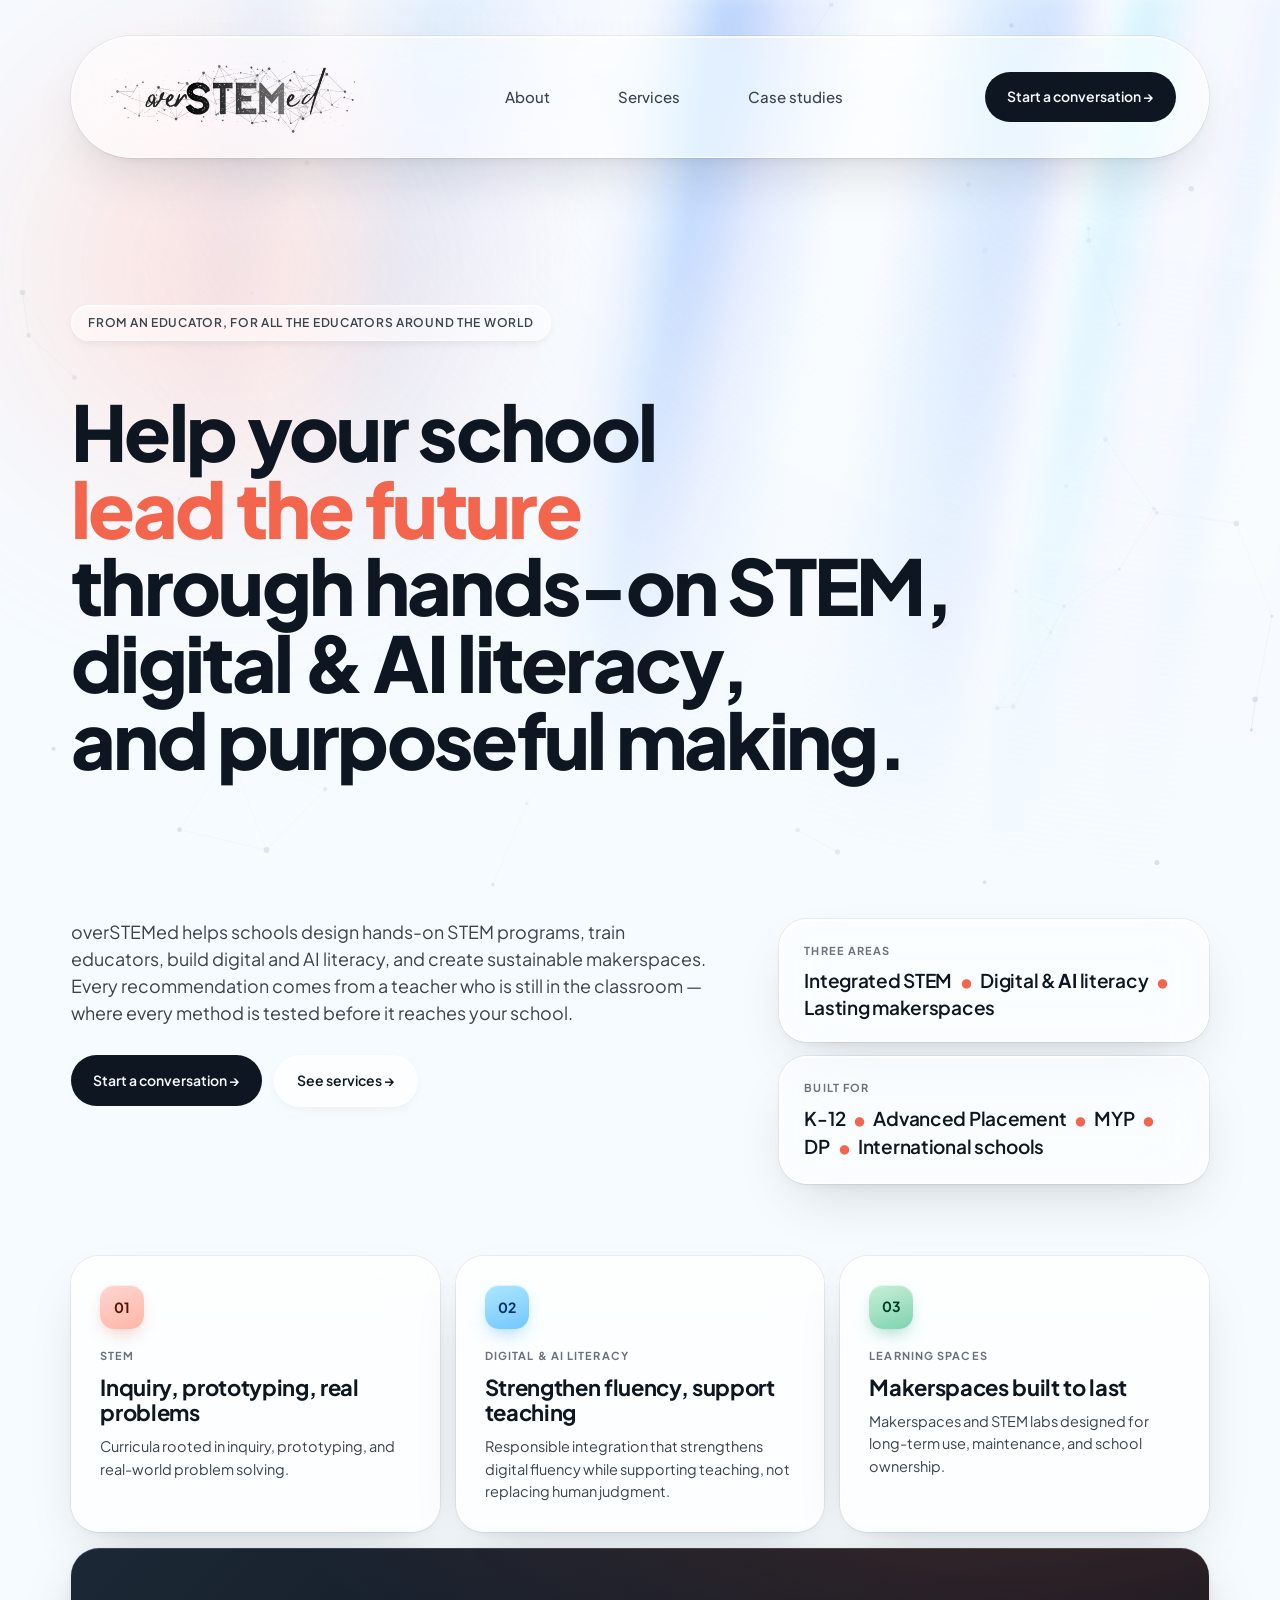
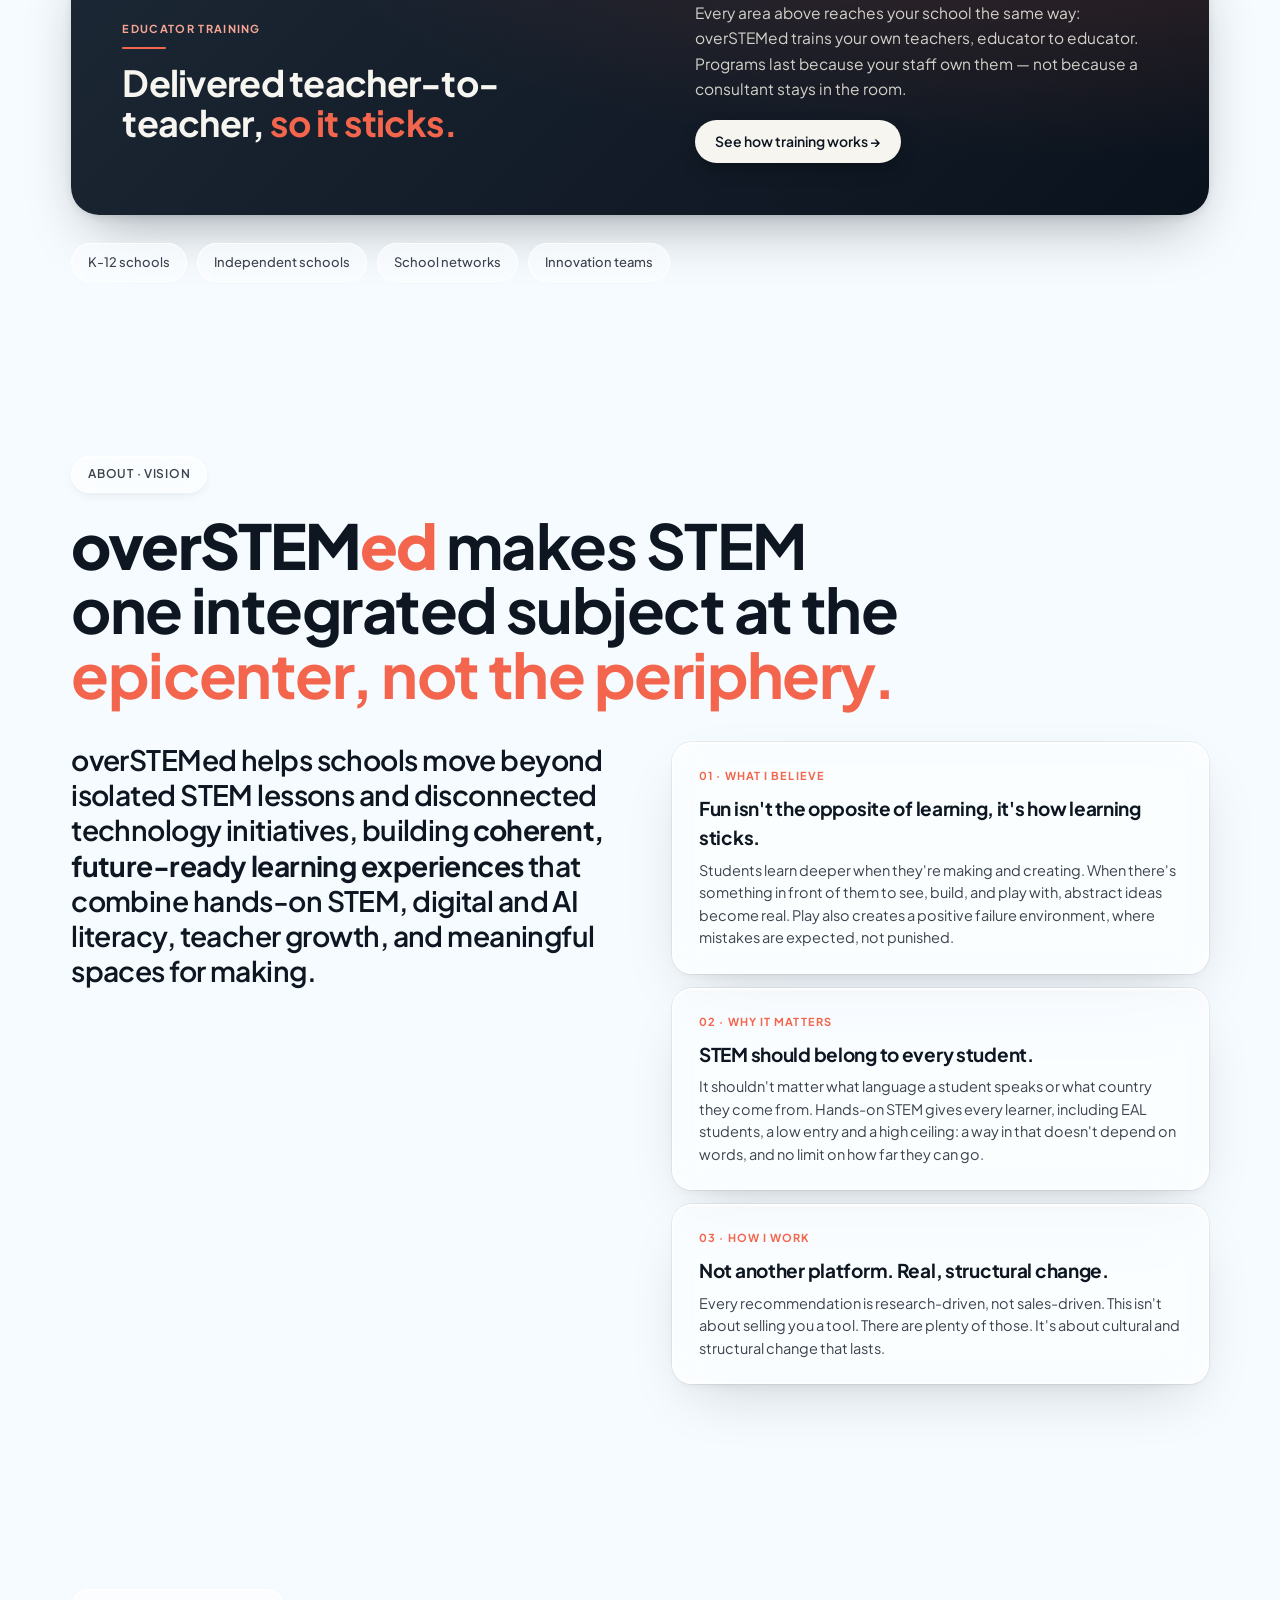
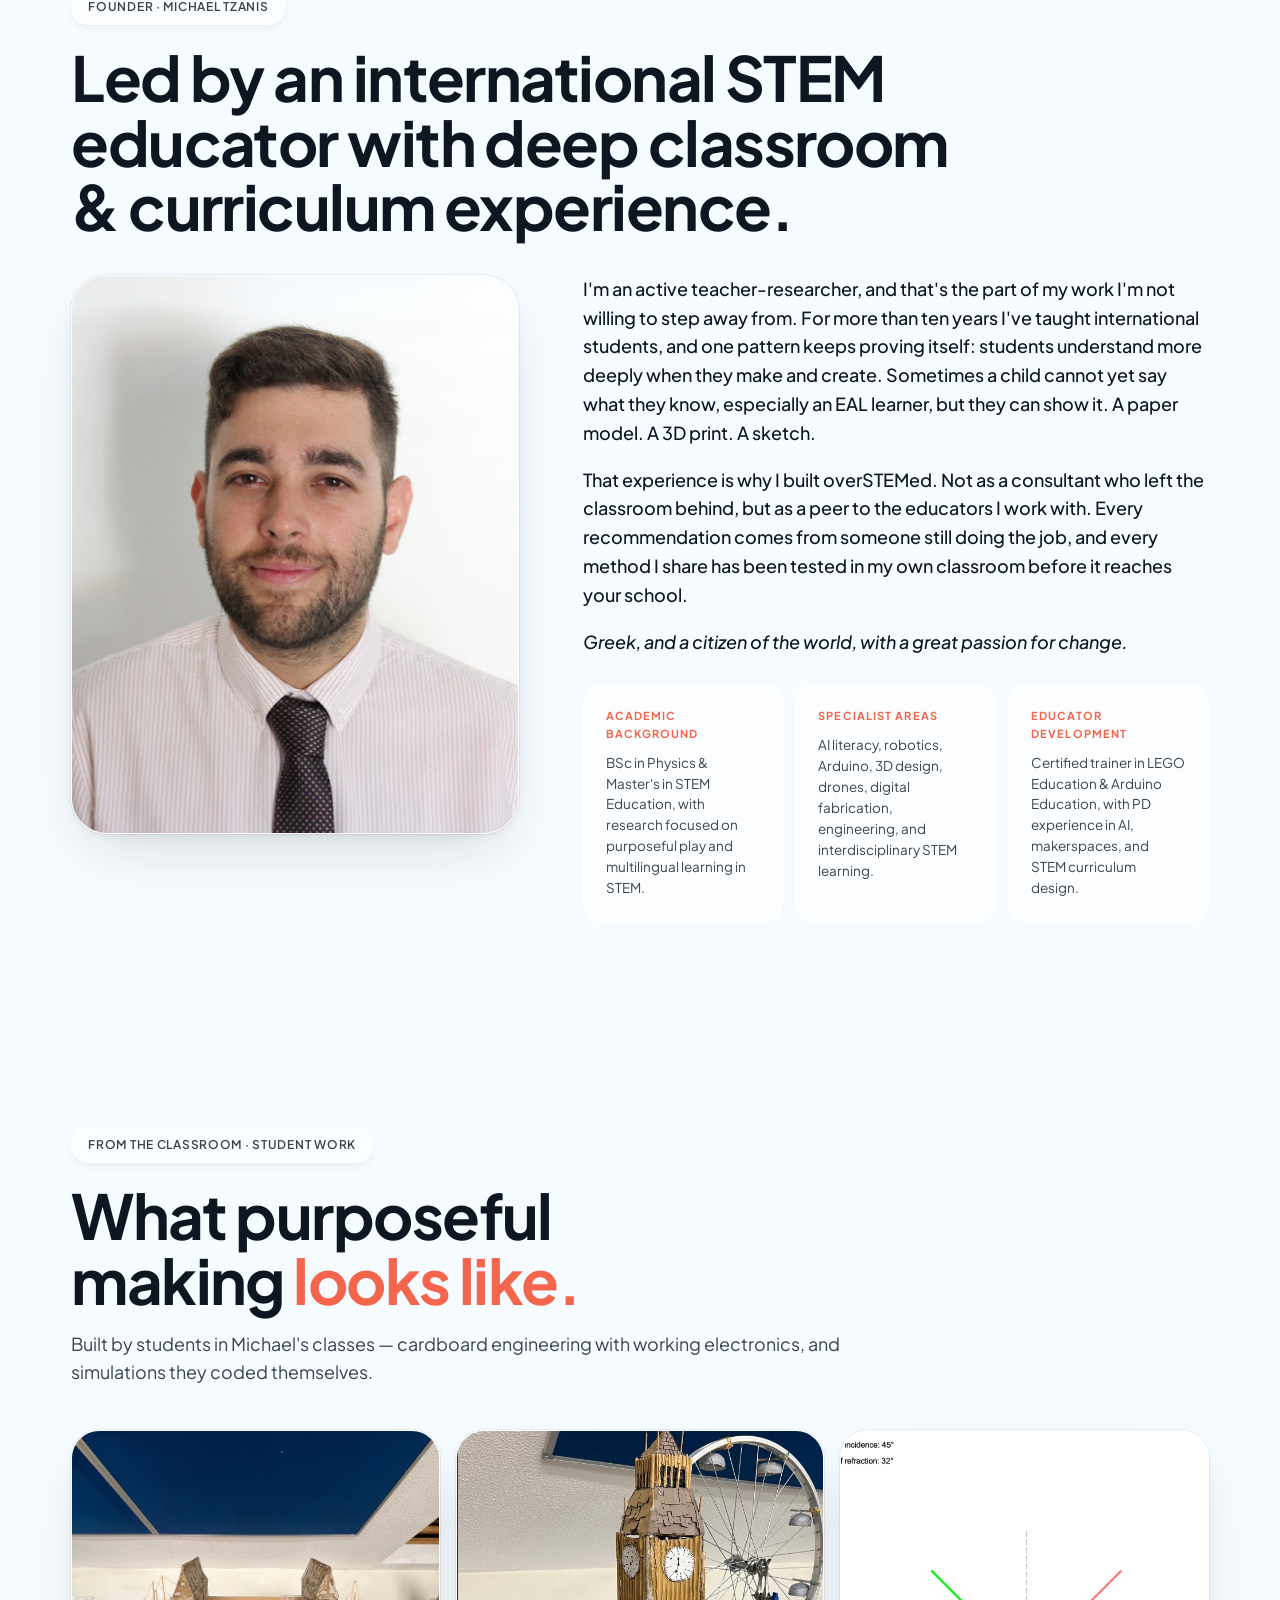
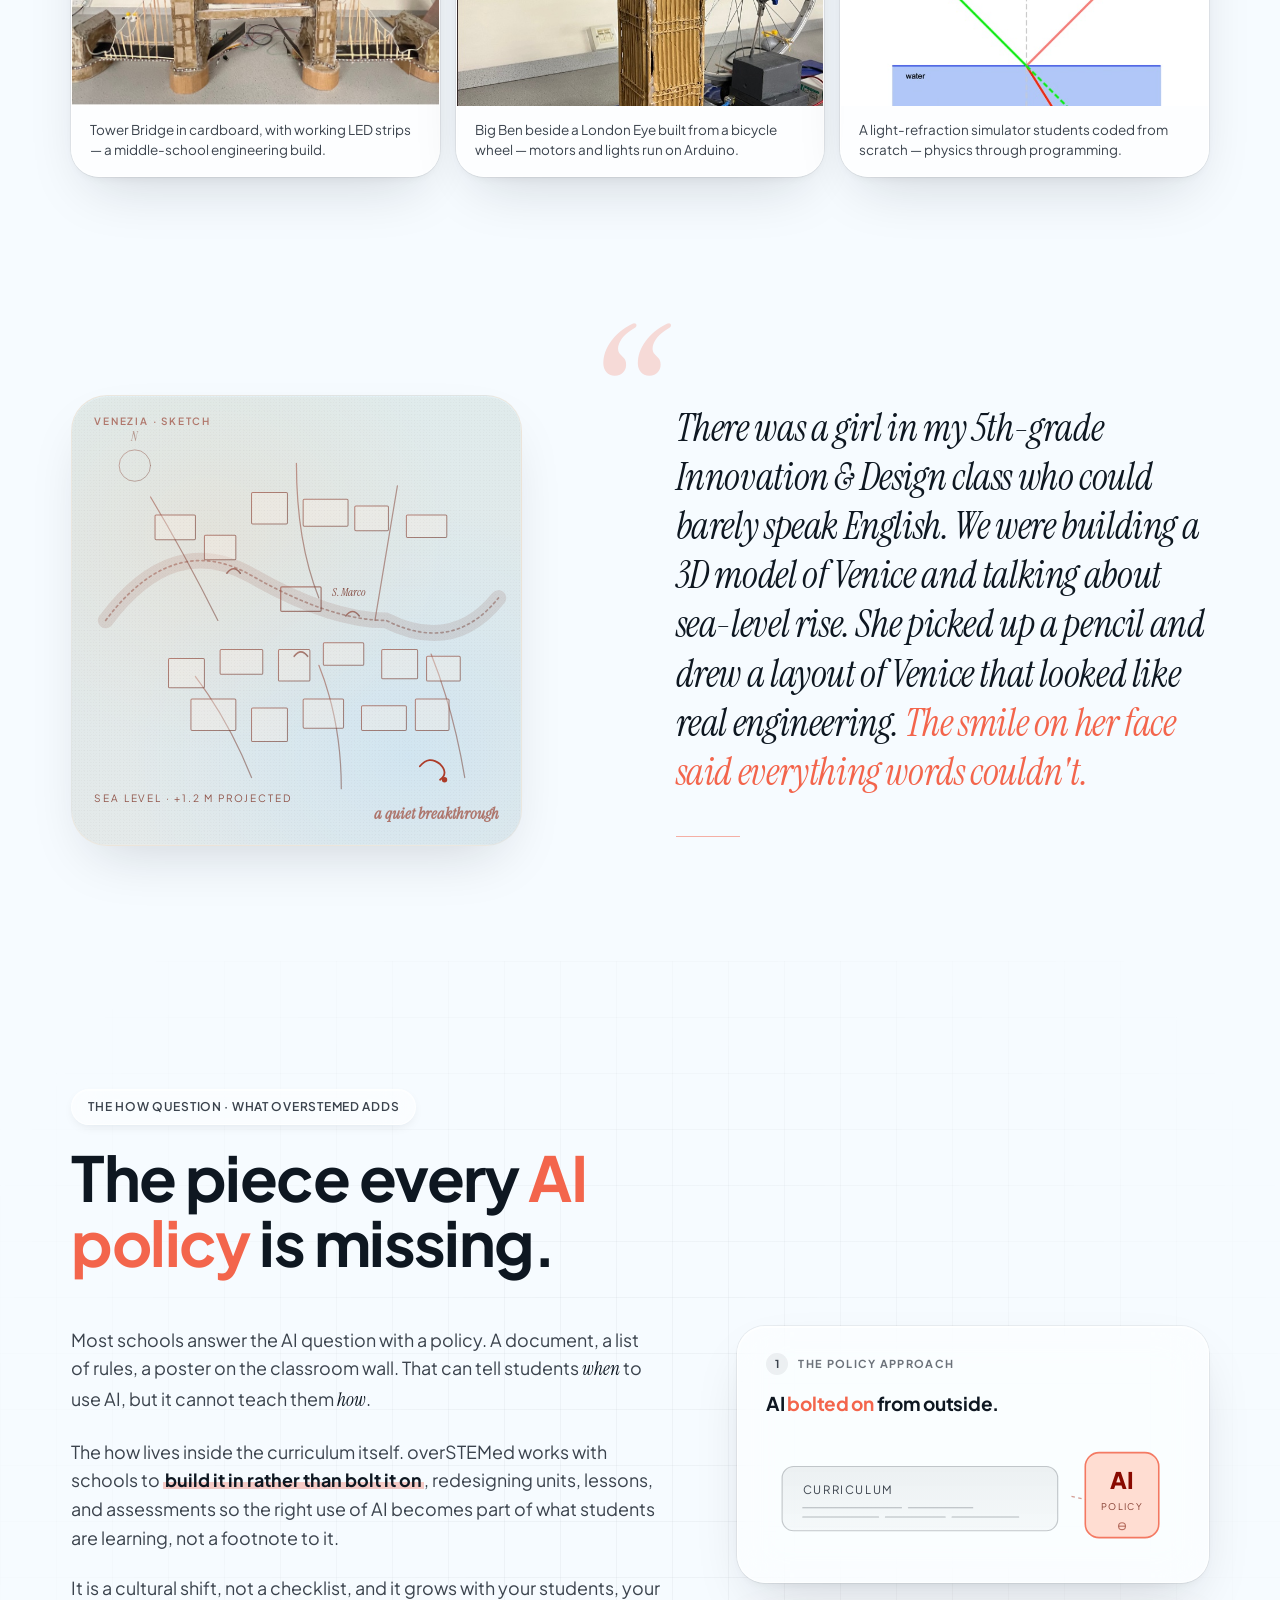
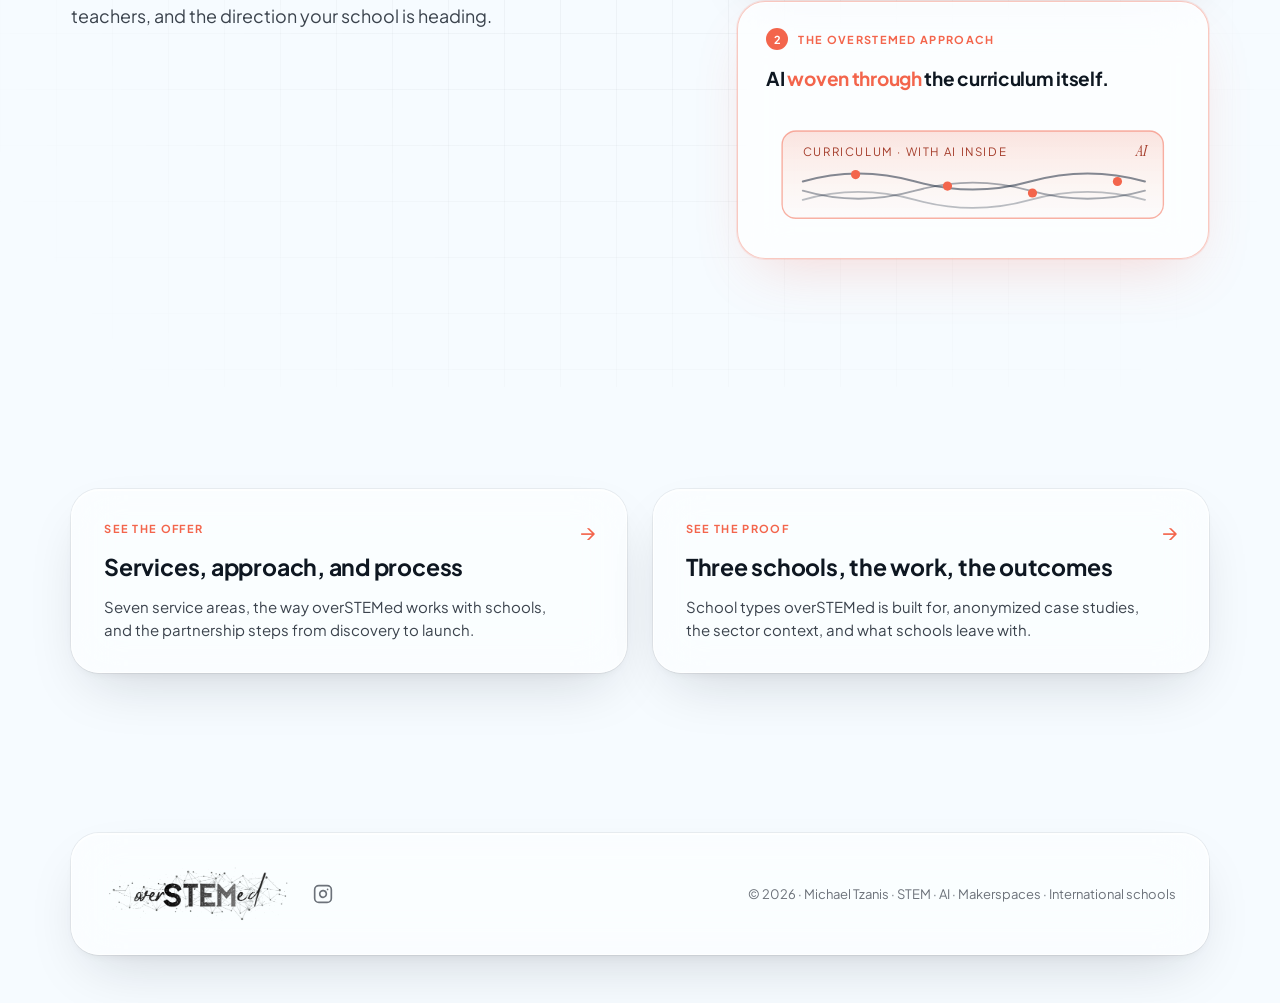
==== index.html @ 4830ee69 "Add student-work photos and calm the background animation - New "From the classroom" section on the " ====
<!doctype html>
<html lang="en">
<head>
<meta charset="utf-8" />
<meta name="viewport" content="width=device-width, initial-scale=1.0" />
<title>overSTEMed | Designing future-ready schools</title>
<meta name="description" content="Playful STEM. Purposeful AI. Future-ready schools. overSTEMed helps educators design hands-on curricula, train teachers, and build makerspaces." />
<link rel="canonical" href="https://overstemed.ai/" />
<link rel="icon" type="image/svg+xml" href="favicon.svg" />
<link rel="icon" type="image/png" sizes="32x32" href="favicon-32.png" />
<link rel="apple-touch-icon" href="apple-touch-icon.png" />
<meta property="og:type" content="website" />
<meta property="og:url" content="https://overstemed.ai/" />
<meta property="og:title" content="overSTEMed | Designing future-ready schools" />
<meta property="og:description" content="Playful STEM. Purposeful AI. Future-ready schools. overSTEMed helps educators design hands-on curricula, train teachers, and build makerspaces." />
<meta property="og:image" content="https://overstemed.ai/social-card.png" />
<meta property="og:image:secure_url" content="https://overstemed.ai/social-card.png" />
<meta property="og:image:type" content="image/png" />
<meta property="og:image:width" content="2400" />
<meta property="og:image:height" content="1260" />
<meta property="og:image:alt" content="overSTEMed | Designing future-ready schools" />
<meta name="twitter:card" content="summary_large_image" />
<meta name="twitter:title" content="overSTEMed | Designing future-ready schools" />
<meta name="twitter:description" content="Playful STEM. Purposeful AI. Future-ready schools. overSTEMed helps educators design hands-on curricula, train teachers, and build makerspaces." />
<meta name="twitter:image" content="https://overstemed.ai/social-card.png" />
<link rel="preconnect" href="https://fonts.googleapis.com" />
<link rel="preconnect" href="https://fonts.gstatic.com" crossorigin />
<link href="https://fonts.googleapis.com/css2?family=Plus+Jakarta+Sans:wght@400;500;600;700;800&family=Instrument+Serif:ital@0;1&display=swap" rel="stylesheet" />
<link rel="stylesheet" href="/page-styles.css?v=4">
</head>
<body id="top">

<!-- ───── Aurora background ───── -->
<div class="aurora" aria-hidden="true">
  <div class="aurora__warm"></div>
  <div class="aurora__layer is-tr"></div>
</div>

<!-- ───── Drifting node-network ───── -->
<canvas class="nodes-canvas" aria-hidden="true"></canvas>
<script defer src="page-scripts.js"></script>

<!-- ───── Logo SVG symbol (reused) ───── -->
<svg width="0" height="0" style="position:absolute" aria-hidden="true">
  <defs>
    <linearGradient id="lg-glass" x1="0" y1="0" x2="1" y2="1">
      <stop offset="0%" stop-color="oklch(0.96 0.05 30 / 0.95)" />
      <stop offset="55%" stop-color="oklch(0.92 0.05 250 / 0.85)" />
      <stop offset="100%" stop-color="oklch(0.88 0.06 320 / 0.85)" />
    </linearGradient>
    <linearGradient id="lg-ink" x1="0" y1="0" x2="0" y2="1">
      <stop offset="0%" stop-color="oklch(0.28 0.03 255)" />
      <stop offset="100%" stop-color="oklch(0.18 0.025 255)" />
    </linearGradient>
    <symbol id="logo-mark" viewBox="0 0 48 48">
      <!-- squircle base -->
      <path d="M24 1.5
               C 38 1.5  46.5 10  46.5 24
               C 46.5 38  38 46.5  24 46.5
               C 10 46.5  1.5 38  1.5 24
               C 1.5 10  10 1.5  24 1.5 Z"
            fill="url(#lg-glass)" stroke="oklch(1 0 0 / 0.9)" stroke-width="1" />
      <!-- highlight arc -->
      <path d="M6 18 C 14 8, 30 6, 42 14"
            fill="none" stroke="oklch(1 0 0 / 0.7)" stroke-width="1.4" stroke-linecap="round" />
      <!-- monogram 'oS' — o as small ring (over), S as anchor -->
      <circle cx="14" cy="16" r="3.6" fill="none" stroke="url(#lg-ink)" stroke-width="2.2" />
      <text x="24" y="36" text-anchor="middle"
            font-family="Plus Jakarta Sans, sans-serif"
            font-weight="800" font-size="22"
            letter-spacing="-1"
            fill="url(#lg-ink)">S</text>
      <!-- ED dot -->
      <circle cx="36" cy="14" r="3.4" fill="oklch(0.68 0.18 32)" />
      <circle cx="34.8" cy="12.8" r="1.1" fill="oklch(1 0 0 / 0.85)" />
    </symbol>
  </defs>
</svg>

<!-- ───── Floating glass nav ───── -->
<div class="nav-wrap">
  <div class="wrap">
    <nav class="nav">
    <a href="/" class="brand" aria-label="overSTEMed home">
      <img class="brand-logo" src="/over-logo-test.png" alt="overSTEMed" />
    </a>
    <div class="nav-links">
      <a href="/#about">About</a>
      <a href="/services/">Services</a>
      <a href="/case-studies/">Case studies</a>
    </div>
    <a href="/contact/" class="nav-cta">Start a conversation →</a>
  </nav>
  </div>
</div>

<!-- ───────── Hero ───────── -->
<section class="hero" data-screen-label="01 Hero">
  <div class="wrap">
    <div class="hero-headline">
      <span class="eyebrow">
        <span><span class="dot"></span><span>From an educator, for all the educators around the world</span></span>
      </span>

      <h1>
        Help your school<br />
        <em>lead the future</em><br />
        through hands-on STEM,<br />
        digital &amp; AI literacy,<br />
        and purposeful making.
      </h1>
    </div>

    <div class="hero-grid">
      <div>
        <p class="hero-lede">
          overSTEMed helps schools design hands-on STEM programs, train educators, build digital and AI literacy, and create sustainable makerspaces. Every recommendation comes from a teacher who is still in the classroom — where every method is tested before it reaches your school.
        </p>
        <div class="hero-actions">
          <a href="/contact/" class="btn btn-primary">Start a conversation →</a>
          <a href="/services/" class="btn btn-glass">See services →</a>
        </div>
      </div>

      <div class="hero-meta">
        <div class="meta-card">
          <div class="k">Three areas</div>
          <div class="v">Integrated STEM <span class="sep">•</span> Digital &amp; <strong>AI</strong> literacy <span class="sep">•</span> Lasting makerspaces</div>
        </div>
        <div class="meta-card">
          <div class="k">Built for</div>
          <div class="v">K-12 <span class="sep">•</span> Advanced Placement <span class="sep">•</span> MYP <span class="sep">•</span> DP <span class="sep">•</span> International schools</div>
        </div>
      </div>
    </div>

    <!-- Snapshot tiles -->
    <div class="snapshot">
      <div class="snap-tile a">
        <div class="badge">01</div>
        <div class="k">STEM</div>
        <h3>Inquiry, prototyping, real problems</h3>
        <p>Curricula rooted in inquiry, prototyping, and real-world problem solving.</p>
      </div>
      <div class="snap-tile b">
        <div class="badge">02</div>
        <div class="k">Digital &amp; AI literacy</div>
        <h3>Strengthen fluency, support teaching</h3>
        <p>Responsible integration that strengthens digital fluency while supporting teaching, not replacing human judgment.</p>
      </div>
      <div class="snap-tile c">
        <div class="badge">03</div>
        <div class="k">Learning spaces</div>
        <h3>Makerspaces built to last</h3>
        <p>Makerspaces and STEM labs designed for long-term use, maintenance, and school ownership.</p>
      </div>
    </div>

    <div class="training-band">
      <div>
        <div class="k">Educator training</div>
        <h3>Delivered teacher-to-teacher, <em>so it sticks.</em></h3>
      </div>
      <div>
        <p>Every area above reaches your school the same way: overSTEMed trains your own teachers, educator to educator. Programs last because your staff own them — not because a consultant stays in the room.</p>
        <a href="/services/" class="band-cta">See how training works →</a>
      </div>
    </div>

    <div style="margin-top: 28px;">
      <div class="chips">
        <span class="chip">K-12 schools</span>
        <span class="chip">Independent schools</span>
        <span class="chip">School networks</span>
        <span class="chip">Innovation teams</span>
      </div>
    </div>
  </div>
</section>
<!-- ───────── About ───────── -->
<section id="about" data-screen-label="02 About">
  <div class="wrap">
    <span class="eyebrow">About · Vision</span>
    <h2 class="section-title"><span class="brand-inline"><span class="over">over</span><span class="stem">STEM</span><span class="ed">ed</span></span> makes STEM one integrated subject at the <em>epicenter, not the periphery.</em></h2>

    <div class="about-grid">
      <p class="about-lede">
        overSTEMed helps schools move beyond isolated STEM lessons and disconnected technology initiatives, building <strong>coherent, future-ready learning experiences</strong> that combine hands-on STEM, digital and AI literacy, teacher growth, and meaningful spaces for making.
      </p>
      <div class="about-cards">
        <div class="about-card">
          <div class="k">01 · What I believe</div>
          <h4>Fun isn't the opposite of learning, it's how learning sticks.</h4>
          <p>Students learn deeper when they're making and creating. When there's something in front of them to see, build, and play with, abstract ideas become real. Play also creates a positive failure environment, where mistakes are expected, not punished.</p>
        </div>
        <div class="about-card">
          <div class="k">02 · Why it matters</div>
          <h4>STEM should belong to every student.</h4>
          <p>It shouldn't matter what language a student speaks or what country they come from. Hands-on STEM gives every learner, including EAL students, a low entry and a high ceiling: a way in that doesn't depend on words, and no limit on how far they can go.</p>
        </div>
        <div class="about-card">
          <div class="k">03 · How I work</div>
          <h4>Not another platform. Real, structural change.</h4>
          <p>Every recommendation is research-driven, not sales-driven. This isn't about selling you a tool. There are plenty of those. It's about cultural and structural change that lasts.</p>
        </div>
      </div>
    </div>
  </div>
</section>
<!-- ───────── Founder ───────── -->
<section id="founder" data-screen-label="03 Founder">
  <div class="wrap">
    <span class="eyebrow">Founder · Michael Tzanis</span>
    <h2 class="section-title">Led by an international STEM educator with deep classroom &amp; curriculum experience.</h2>

    <div class="founder-grid">
      <div class="portrait">
        <img src="founder-photo.jpeg" alt="Michael Tzanis portrait" />
      </div>

      <div class="founder-bio">
        <p>I'm an active teacher-researcher, and that's the part of my work I'm not willing to step away from. For more than ten years I've taught international students, and one pattern keeps proving itself: students understand more deeply when they make and create. Sometimes a child cannot yet say what they know, especially an EAL learner, but they can show it. A paper model. A 3D print. A sketch.</p>
        <p>That experience is why I built overSTEMed. Not as a consultant who left the classroom behind, but as a peer to the educators I work with. Every recommendation comes from someone still doing the job, and every method I share has been tested in my own classroom before it reaches your school.</p>
        <p><em>Greek, and a citizen of the world, with a great passion for change.</em></p>

        <div class="founder-creds">
          <div class="cred">
            <div class="k">Academic background</div>
            <div class="v">BSc in Physics &amp; Master's in STEM Education, with research focused on purposeful play and multilingual learning in STEM.</div>
          </div>
          <div class="cred">
            <div class="k">Specialist areas</div>
            <div class="v">AI literacy, robotics, Arduino, 3D design, drones, digital fabrication, engineering, and interdisciplinary STEM learning.</div>
          </div>
          <div class="cred">
            <div class="k">Educator development</div>
            <div class="v">Certified trainer in LEGO Education &amp; Arduino Education, with PD experience in AI, makerspaces, and STEM curriculum design.</div>
          </div>
        </div>
      </div>
    </div>
  </div>
</section>
<!-- ───────── From the classroom ───────── -->
<section id="classroom" data-screen-label="03a Classroom">
  <div class="wrap">
    <span class="eyebrow">From the classroom · Student work</span>
    <h2 class="section-title">What purposeful making <em>looks like.</em></h2>
    <p class="section-lede">Built by students in Michael's classes — cardboard engineering with working electronics, and simulations they coded themselves.</p>

    <div class="classroom-grid">
      <figure class="classroom-card">
        <img src="/img/classroom-tower-bridge.jpg" alt="Student-built cardboard model of Tower Bridge with LED light strips" loading="lazy" />
        <figcaption>Tower Bridge in cardboard, with working LED strips — a middle-school engineering build.</figcaption>
      </figure>
      <figure class="classroom-card">
        <img src="/img/classroom-big-ben.jpg" alt="Student-built cardboard Big Ben beside a London Eye made from a bicycle wheel" loading="lazy" />
        <figcaption>Big Ben beside a London Eye built from a bicycle wheel — motors and lights run on Arduino.</figcaption>
      </figure>
      <figure class="classroom-card">
        <img src="/img/classroom-refraction.jpg" alt="Screenshot of a student-coded light refraction simulator showing angles of incidence and refraction" loading="lazy" />
        <figcaption>A light-refraction simulator students coded from scratch — physics through programming.</figcaption>
      </figure>
    </div>
  </div>
</section>
<!-- ───────── Venice pull-quote moment ───────── -->
<section id="venice-moment" data-screen-label="03b Venice moment">
  <div class="wrap">
    <div class="venice-shell">
      <figure class="venice-sketch" aria-hidden="true">
        <span class="corner tl">Venezia · sketch</span>
        <span class="corner br">a quiet breakthrough</span>
        <svg viewBox="0 0 400 400" fill="none" xmlns="http://www.w3.org/2000/svg" preserveAspectRatio="xMidYMid meet">
          <defs>
            <linearGradient id="venice-ink" x1="0" y1="0" x2="1" y2="1">
              <stop offset="0%" stop-color="oklch(0.55 0.10 32)" stop-opacity="0.85"></stop>
              <stop offset="100%" stop-color="oklch(0.40 0.08 32)" stop-opacity="0.7"></stop>
            </linearGradient>
            <linearGradient id="venice-water" x1="0" y1="0" x2="0" y2="1">
              <stop offset="0%" stop-color="oklch(0.78 0.10 230)" stop-opacity="0.18"></stop>
              <stop offset="100%" stop-color="oklch(0.62 0.14 245)" stop-opacity="0.10"></stop>
            </linearGradient>
          </defs>
          <rect x="0" y="0" width="400" height="400" fill="url(#venice-water)"></rect>
          <g stroke="url(#venice-ink)" stroke-width="0.8" stroke-linecap="round" fill="none" opacity="0.6">
            <circle cx="56" cy="62" r="14"></circle>
            <line x1="56" y1="44" x2="56" y2="80"></line>
            <line x1="38" y1="62" x2="74" y2="62"></line>
            <text x="56" y="40" text-anchor="middle" font-family="Instrument Serif, serif" font-style="italic" font-size="11" fill="oklch(0.45 0.10 32)" stroke="none" opacity="0.75">N</text>
          </g>
          <path d="M 30 200 Q 90 120, 160 160 T 280 200 Q 340 230, 380 180" stroke="url(#venice-ink)" stroke-width="14" stroke-linecap="round" stroke-linejoin="round" fill="none" opacity="0.18"></path>
          <path d="M 30 200 Q 90 120, 160 160 T 280 200 Q 340 230, 380 180" stroke="url(#venice-ink)" stroke-width="1.5" stroke-linecap="round" stroke-dasharray="2 3" fill="none" opacity="0.6"></path>
          <g stroke="url(#venice-ink)" stroke-width="1.1" stroke-linecap="round" fill="none" opacity="0.7">
            <path d="M 70 90 Q 100 140, 130 200"></path>
            <path d="M 200 60 Q 200 130, 220 180"></path>
            <path d="M 290 80 Q 280 140, 270 200"></path>
            <path d="M 110 250 Q 140 290, 160 340"></path>
            <path d="M 220 240 Q 240 290, 240 350"></path>
            <path d="M 320 230 Q 340 280, 350 340"></path>
          </g>
          <g stroke="url(#venice-ink)" stroke-width="0.9" fill="oklch(0.96 0.02 60)" fill-opacity="0.4" opacity="0.85">
            <rect x="74" y="106" width="36" height="22" rx="1"></rect>
            <rect x="118" y="124" width="28" height="22" rx="1"></rect>
            <rect x="160" y="86" width="32" height="28" rx="1"></rect>
            <rect x="206" y="92" width="40" height="24" rx="1"></rect>
            <rect x="252" y="98" width="30" height="22" rx="1"></rect>
            <rect x="298" y="106" width="36" height="20" rx="1"></rect>
            <rect x="86" y="234" width="32" height="26" rx="1"></rect>
            <rect x="132" y="226" width="38" height="22" rx="1"></rect>
            <rect x="184" y="226" width="28" height="28" rx="1"></rect>
            <rect x="224" y="220" width="36" height="20" rx="1"></rect>
            <rect x="276" y="226" width="32" height="26" rx="1"></rect>
            <rect x="316" y="232" width="30" height="22" rx="1"></rect>
            <rect x="106" y="270" width="40" height="28" rx="1"></rect>
            <rect x="160" y="278" width="32" height="30" rx="1"></rect>
            <rect x="206" y="270" width="36" height="26" rx="1"></rect>
            <rect x="258" y="276" width="40" height="22" rx="1"></rect>
            <rect x="306" y="270" width="30" height="28" rx="1"></rect>
          </g>
          <g stroke="url(#venice-ink)" stroke-width="1.1" fill="none" opacity="0.85">
            <rect x="186" y="170" width="36" height="22" rx="1"></rect>
            <line x1="186" y1="181" x2="222" y2="181" stroke-dasharray="1.5 2" stroke-width="0.7"></line>
          </g>
          <text x="232" y="178" font-family="Instrument Serif, serif" font-style="italic" font-size="10" fill="oklch(0.40 0.10 32)" opacity="0.85">S. Marco</text>
          <g stroke="url(#venice-ink)" stroke-width="1.4" stroke-linecap="round" fill="none" opacity="0.9">
            <path d="M 138 158 q 6 -8, 12 0"></path>
            <path d="M 244 196 q 6 -8, 12 0"></path>
            <path d="M 198 232 q 6 -8, 12 0"></path>
          </g>
          <g stroke="url(#venice-ink)" stroke-width="0.7" stroke-dasharray="3 4" opacity="0.7">
            <line x1="20" y1="346" x2="380" y2="346"></line>
          </g>
          <text x="20" y="362" font-family="Plus Jakarta Sans, sans-serif" font-size="9" letter-spacing="0.18em" fill="oklch(0.45 0.10 32)" opacity="0.85">SEA LEVEL · +1.2 M PROJECTED</text>
          <g transform="translate(310 322)" opacity="0.95">
            <path d="M 0 8 q 8 -10, 18 -2 q 8 8, 0 14" stroke="oklch(0.50 0.16 32)" stroke-width="1.6" stroke-linecap="round" fill="none"></path>
            <circle cx="22" cy="20" r="2.4" fill="oklch(0.50 0.16 32)"></circle>
          </g>
        </svg>
      </figure>

      <blockquote class="venice-quote">
        <span class="mark" aria-hidden="true">&ldquo;</span>
        <p>There was a girl in my 5th-grade Innovation &amp; Design class who could barely speak English. We were building a 3D model of Venice and talking about sea-level rise. She picked up a pencil and drew a layout of Venice that looked like real engineering. <span class="accent">The smile on her face said everything words couldn't.</span></p>
        <div class="rule" aria-hidden="true"></div>
      </blockquote>
    </div>
  </div>
</section>
<!-- ───────── The piece every AI policy is missing ───────── -->
<section id="ai-how" data-screen-label="03c AI how">
  <div class="wrap">
    <span class="eyebrow">The how question · What overSTEMed adds</span>
    <h2 class="section-title">The piece every <span class="accent-word">AI policy</span> is missing.</h2>

    <div class="ai-how-grid">
      <div class="ai-how-body">
        <p>Most schools answer the AI question with a policy. A document, a list of rules, a poster on the classroom wall. That can tell students <em>when</em> to use AI, but it cannot teach them <em>how</em>.</p>
        <p>The how lives inside the curriculum itself. overSTEMed works with schools to <span class="pull">build it in rather than bolt it on</span>, redesigning units, lessons, and assessments so the right use of AI becomes part of what students are learning, not a footnote to it.</p>
        <p>It is a cultural shift, not a checklist, and it grows with your students, your teachers, and the direction your school is heading.</p>
      </div>

      <div class="ai-diagram" aria-hidden="true">
        <div class="ai-card bolt">
          <div class="k"><span class="num">1</span><span>The policy approach</span></div>
          <h4>AI <span class="accent-word">bolted on</span> from outside.</h4>
          <svg viewBox="0 0 360 110" xmlns="http://www.w3.org/2000/svg">
            <defs>
              <linearGradient id="bolt-curriculum" x1="0" y1="0" x2="0" y2="1">
                <stop offset="0%" stop-color="oklch(0.20 0.025 255)" stop-opacity="0.06"></stop>
                <stop offset="100%" stop-color="oklch(0.20 0.025 255)" stop-opacity="0.02"></stop>
              </linearGradient>
            </defs>
            <rect x="14" y="30" width="240" height="56" rx="10" fill="url(#bolt-curriculum)" stroke="oklch(0.20 0.025 255 / 0.22)" stroke-width="1"></rect>
            <text x="32" y="54" font-family="Plus Jakarta Sans, sans-serif" font-size="10" letter-spacing="0.14em" fill="oklch(0.38 0.02 255)">CURRICULUM</text>
            <g stroke="oklch(0.20 0.025 255 / 0.28)" stroke-width="1" stroke-linecap="round">
              <line x1="32" y1="66" x2="118" y2="66"></line>
              <line x1="124" y1="66" x2="180" y2="66"></line>
              <line x1="32" y1="74" x2="98" y2="74"></line>
              <line x1="104" y1="74" x2="156" y2="74"></line>
              <line x1="162" y1="74" x2="220" y2="74"></line>
            </g>
            <g transform="translate(278 18)">
              <line x1="-12" y1="38" x2="6" y2="42" stroke="oklch(0.55 0.14 32 / 0.55)" stroke-width="1.2" stroke-dasharray="3 3"></line>
              <rect x="0" y="0" width="64" height="74" rx="12" fill="oklch(0.94 0.06 32)" stroke="oklch(0.68 0.18 32 / 0.85)" stroke-width="1.4"></rect>
              <text x="32" y="32" text-anchor="middle" font-family="Plus Jakarta Sans, sans-serif" font-weight="800" font-size="20" letter-spacing="-0.02em" fill="oklch(0.40 0.16 32)">AI</text>
              <text x="32" y="50" text-anchor="middle" font-family="Plus Jakarta Sans, sans-serif" font-size="8" letter-spacing="0.14em" fill="oklch(0.45 0.10 32)">POLICY</text>
              <circle cx="32" cy="64" r="3" fill="none" stroke="oklch(0.50 0.12 32 / 0.7)" stroke-width="1"></circle>
              <line x1="29" y1="64" x2="35" y2="64" stroke="oklch(0.50 0.12 32 / 0.7)" stroke-width="1"></line>
            </g>
          </svg>
        </div>

        <div class="ai-card weave">
          <div class="k"><span class="num">2</span><span>The overSTEMed approach</span></div>
          <h4>AI <span class="accent-word">woven through</span> the curriculum itself.</h4>
          <svg viewBox="0 0 360 110" xmlns="http://www.w3.org/2000/svg">
            <defs>
              <linearGradient id="weave-curriculum" x1="0" y1="0" x2="0" y2="1">
                <stop offset="0%" stop-color="oklch(0.68 0.18 32)" stop-opacity="0.18"></stop>
                <stop offset="100%" stop-color="oklch(0.92 0.06 32)" stop-opacity="0.08"></stop>
              </linearGradient>
            </defs>
            <rect x="14" y="20" width="332" height="76" rx="12" fill="url(#weave-curriculum)" stroke="oklch(0.68 0.18 32 / 0.5)" stroke-width="1.2"></rect>
            <text x="32" y="42" font-family="Plus Jakarta Sans, sans-serif" font-size="10" letter-spacing="0.14em" fill="oklch(0.50 0.14 32)">CURRICULUM · WITH AI INSIDE</text>
            <g fill="none" stroke-linecap="round" stroke-width="1.6">
              <path d="M 32 64 Q 80 50, 130 64 T 230 64 T 330 64" stroke="oklch(0.30 0.04 255 / 0.55)"></path>
              <path d="M 32 72 Q 80 86, 130 72 T 230 72 T 330 72" stroke="oklch(0.30 0.04 255 / 0.4)"></path>
              <path d="M 32 80 Q 80 66, 130 80 T 230 80 T 330 80" stroke="oklch(0.30 0.04 255 / 0.3)"></path>
              <circle cx="78" cy="58" r="4" fill="oklch(0.68 0.18 32)" stroke="none"></circle>
              <circle cx="158" cy="68" r="4" fill="oklch(0.68 0.18 32)" stroke="none"></circle>
              <circle cx="232" cy="74" r="4" fill="oklch(0.68 0.18 32)" stroke="none"></circle>
              <circle cx="306" cy="64" r="4" fill="oklch(0.68 0.18 32)" stroke="none"></circle>
            </g>
            <text x="332" y="42" text-anchor="end" font-family="Instrument Serif, serif" font-style="italic" font-size="14" fill="oklch(0.50 0.14 32)">AI</text>
          </svg>
        </div>
      </div>
    </div>
  </div>
</section>

<!-- ───────── What's next CTA ───────── -->
<section id="whats-next">
  <div class="wrap">
    <div class="next-grid">
      <a class="next-card" href="/services/">
        <div class="k">See the offer</div>
        <h3>Services, approach, and process</h3>
        <p>Seven service areas, the way overSTEMed works with schools, and the partnership steps from discovery to launch.</p>
        <span class="arrow">→</span>
      </a>
      <a class="next-card" href="/case-studies/">
        <div class="k">See the proof</div>
        <h3>Three schools, the work, the outcomes</h3>
        <p>School types overSTEMed is built for, anonymized case studies, the sector context, and what schools leave with.</p>
        <span class="arrow">→</span>
      </a>
    </div>
  </div>
</section>


<!-- ───────── Footer ───────── -->
<footer>
  <div class="wrap">
    <div class="foot-card">
      <div style="display: flex; align-items: center; gap: 12px;">
        <img class="footer-logo" src="over-logo-test.png" alt="overSTEMed" />
        <a class="footer-social" href="https://instagram.com/overstemed.ai" target="_blank" rel="noopener" aria-label="overSTEMed on Instagram">
          <svg width="20" height="20" viewBox="0 0 24 24" fill="none" stroke="currentColor" stroke-width="2" stroke-linecap="round" stroke-linejoin="round" aria-hidden="true">
            <rect x="2" y="2" width="20" height="20" rx="5" ry="5"/>
            <path d="M16 11.37A4 4 0 1 1 12.63 8 4 4 0 0 1 16 11.37z"/>
            <line x1="17.5" y1="6.5" x2="17.5" y2="6.5"/>
          </svg>
        </a>
      </div>
      <div class="meta">© 2026 · Michael Tzanis · STEM · AI · Makerspaces · International schools</div>
    </div>
  </div>
</footer>


</body>
</html>
---- page-styles.css ----
:root {
  /* Liquid Glass palette — soft, light, layered */
  --bg: oklch(0.985 0.008 250);
  --bg-tint-a: oklch(0.92 0.06 25);     /* coral-peach */
  --bg-tint-b: oklch(0.90 0.07 230);    /* periwinkle */
  --bg-tint-c: oklch(0.92 0.06 320);    /* lavender */
  --bg-tint-d: oklch(0.92 0.05 160);    /* mint */
  --ink: oklch(0.20 0.025 255);
  --ink-soft: oklch(0.38 0.02 255);
  --ink-mute: oklch(0.55 0.015 255);
  --rule: oklch(0.20 0.02 255 / 0.10);
  --rule-strong: oklch(0.20 0.02 255 / 0.20);
  --ed: oklch(0.68 0.18 32);            /* the ED accent */
  --ed-soft: oklch(0.78 0.14 32);
  --blue: oklch(0.62 0.16 245);
  --glass: oklch(1 0 0 / 0.55);
  --glass-strong: oklch(1 0 0 / 0.72);
  --glass-stroke: oklch(1 0 0 / 0.75);
  --glass-shadow: 0 1px 0 oklch(1 0 0 / 0.7) inset, 0 0 0 1px oklch(0.2 0.02 255 / 0.06), 0 24px 60px -20px oklch(0.2 0.02 255 / 0.18), 0 4px 14px -6px oklch(0.2 0.02 255 / 0.10);
  --sans: "Plus Jakarta Sans", ui-sans-serif, system-ui, -apple-system, "SF Pro Text", sans-serif;
  --serif: "Instrument Serif", "Iowan Old Style", Georgia, serif;
  --r-xl: 36px;
  --r-lg: 28px;
  --r-md: 20px;
  --r-sm: 14px;
  --pad: clamp(20px, 4vw, 56px);
  --maxw: 1240px;
}

* { box-sizing: border-box; }

/* keep anchor-jump targets clear of the floating nav */
section, footer { scroll-margin-top: 110px; }
html, body { margin: 0; padding: 0; }
html { scroll-behavior: smooth; }
body {
  background: var(--bg);
  color: var(--ink);
  font-family: var(--sans);
  font-weight: 400;
  font-size: 16px;
  line-height: 1.55;
  -webkit-font-smoothing: antialiased;
  text-rendering: optimizeLegibility;
  overflow-x: hidden;
}

/* ───────── Living background — Aurora ───────── */
/* Color tokens used by the aurora gradients */
:root {
  --white: #ffffff;
  --black: #000000;
  --transparent: transparent;
  --blue-500: #3b82f6;
  --blue-400: #60a5fa;
  --blue-300: #93c5fd;
  --indigo-300: #a5b4fc;
  --violet-200: #ddd6fe;
}

.aurora {
  position: fixed; inset: 0;
  z-index: 0;
  overflow: hidden;
  pointer-events: none;
}

/* Soft warm peach glow in the top-left — preserves the original
   tinted backdrop behind the logo dock. */
.aurora__warm {
  position: absolute;
  top: -10%; left: -10%;
  width: 56vw; height: 56vw;
  border-radius: 50%;
  filter: blur(80px);
  opacity: 0.85;
  background: radial-gradient(circle at 50% 50%, oklch(0.92 0.06 25), transparent 60%);
  pointer-events: none;
}

/* Drifting node network — slow constellation behind content */
.nodes-canvas {
  position: fixed;
  inset: 0;
  z-index: 1;
  pointer-events: none;
  opacity: 0.4;
  /* Keep the constellation toward the edges and fade it out behind the
     central column where the reading text sits, so its motion never
     drifts under unbuffered text. Answers Tim Venchus's note
     (2026-08-03) that the moving background was distracting under text
     not backed by a solid pane. */
  -webkit-mask-image: radial-gradient(ellipse 72% 80% at 50% 46%,
                        transparent 0%, transparent 34%,
                        rgba(0, 0, 0, 0.5) 66%, #000 100%);
          mask-image: radial-gradient(ellipse 72% 80% at 50% 46%,
                        transparent 0%, transparent 34%,
                        rgba(0, 0, 0, 0.5) 66%, #000 100%);
}

/* Reader-comfort: if motion is unwelcome, hide the drifting layer
   entirely (the aurora already freezes via the rule further down). */
@media (prefers-reduced-motion: reduce) {
  .nodes-canvas { opacity: 0.22; }
}

.aurora__layer {
  --white-gradient: repeating-linear-gradient(
    100deg,
    var(--white) 0%, var(--white) 7%,
    var(--transparent) 10%, var(--transparent) 12%,
    var(--white) 16%
  );
  --aurora-gradient: repeating-linear-gradient(
    100deg,
    var(--blue-500) 10%,
    var(--indigo-300) 15%,
    var(--blue-300) 20%,
    var(--violet-200) 25%,
    var(--blue-400) 30%
  );
  position: absolute;
  inset: -10px;
  opacity: 0.5;
  background-image: var(--white-gradient), var(--aurora-gradient);
  background-size: 300%, 200%;
  background-position: 50% 50%, 50% 50%;
  filter: blur(10px) invert(1);
  will-change: transform;
}
.aurora__layer::after {
  content: "";
  position: absolute; inset: 0;
  background-image: var(--white-gradient), var(--aurora-gradient);
  background-size: 200%, 100%;
  background-attachment: fixed;
  mix-blend-mode: difference;
  animation: aurora 60s linear infinite;
}

/* Mask variants — each layer concentrates the aurora in a different region */
.aurora__layer.is-tr {
  -webkit-mask-image: radial-gradient(ellipse at 100% 0%, black 10%, transparent 70%);
          mask-image: radial-gradient(ellipse at 100% 0%, black 10%, transparent 70%);
}
.aurora__layer.is-tl {
  /* warm-toned glow behind the brand mark in the top-left */
  --aurora-gradient: repeating-linear-gradient(
    100deg,
    oklch(0.72 0.16 32) 10%,
    oklch(0.86 0.10 60) 15%,
    oklch(0.82 0.12 320) 20%,
    oklch(0.86 0.08 30) 25%,
    oklch(0.78 0.14 32) 30%
  );
  opacity: 0.45;
  -webkit-mask-image: radial-gradient(ellipse 60% 55% at 0% 0%, black 0%, transparent 70%);
          mask-image: radial-gradient(ellipse 60% 55% at 0% 0%, black 0%, transparent 70%);
}

@keyframes aurora {
  from { background-position: 50% 50%, 50% 50%; }
  to   { background-position: 350% 50%, 350% 50%; }
}

@media (prefers-reduced-motion: reduce) {
  .aurora__layer::after { animation: none; }
}

a { color: inherit; text-decoration: none; }
img { max-width: 100%; display: block; }

.wrap {
  max-width: var(--maxw);
  margin: 0 auto;
  padding-left: var(--pad);
  padding-right: var(--pad);
  position: relative;
}

/* ───────── Glass primitives ───────── */
.glass {
  background: var(--glass);
  backdrop-filter: blur(28px) saturate(180%);
  -webkit-backdrop-filter: blur(28px) saturate(180%);
  border: 1px solid var(--glass-stroke);
  border-radius: var(--r-lg);
  box-shadow: var(--glass-shadow);
}
.glass-strong {
  background: var(--glass-strong);
  backdrop-filter: blur(40px) saturate(200%);
  -webkit-backdrop-filter: blur(40px) saturate(200%);
  border: 1px solid var(--glass-stroke);
  border-radius: var(--r-lg);
  box-shadow: var(--glass-shadow);
}

/* ───────── Brand ───────── */
.brand-logo {
  display: block;
  height: 80px;
  width: auto;
}

.brand-inline {
  display: inline-flex;
  align-items: baseline;
  letter-spacing: -0.03em;
}

.brand-inline .over {
  font-family: var(--sans);
  font-style: normal;
  font-weight: 800;
}

.brand-inline .stem {
  font-weight: 800;
}

.brand-inline .ed {
  font-weight: 800;
  color: var(--ed);
}

.footer-logo {
  display: block;
  height: 64px;
  width: auto;
}

/* ───────── Footer-style glass nav (mirrors .foot-card, same .wrap container) ───────── */
.nav-wrap {
  position: sticky; top: 18px; z-index: 50;
  padding-top: 18px;
}
.nav {
  display: flex; align-items: center;
  justify-content: space-between;
  gap: 24px;
  width: 100%;
  padding: 16px 32px;
  border-radius: 999px;
  background: var(--glass);
  backdrop-filter: blur(24px) saturate(170%);
  -webkit-backdrop-filter: blur(24px) saturate(170%);
  border: 1px solid var(--glass-stroke);
  box-shadow: var(--glass-shadow);
}
.nav .brand-logo { height: 88px; }
.nav .brand { display: flex; align-items: center; }
.nav-links { display: flex; gap: 32px; font-size: 15px; color: var(--ink-soft); font-weight: 500; }
.nav-links a {
  padding: 10px 18px;
  border-radius: 999px;
  transition: background 0.2s ease, color 0.2s ease;
}
.nav-links a:hover { background: oklch(0.68 0.18 32 / 0.18); color: var(--ed); }
.nav-cta {
  padding: 14px 22px;
  border-radius: 999px;
  background: var(--ink); color: var(--bg);
  font-size: 14px; font-weight: 600;
  transition: transform 0.2s ease, box-shadow 0.2s ease, background 0.2s ease;
  display: inline-flex; align-items: center; gap: 10px;
}
.nav-cta:hover { transform: translateY(-2px); box-shadow: 0 12px 28px -10px oklch(0.2 0.02 255 / 0.35); }

@media (max-width: 980px) {
  .nav-links { display: none; }
}

/* ───────── Sections ───────── */
section { position: relative; z-index: 2; padding: clamp(64px, 8vw, 120px) 0; }

.eyebrow {
  display: inline-flex; align-items: center; gap: 10px;
  font-size: 12px; font-weight: 600;
  letter-spacing: 0.06em; text-transform: uppercase;
  color: var(--ink-soft);
  padding: 8px 16px;
  background: var(--glass);
  backdrop-filter: blur(20px) saturate(180%);
  -webkit-backdrop-filter: blur(20px) saturate(180%);
  border: 1px solid var(--glass-stroke);
  border-radius: 999px;
  box-shadow: 0 1px 0 oklch(1 0 0 / 0.6) inset, 0 4px 12px -4px oklch(0.2 0.02 255 / 0.10);
}
.eyebrow .dot { width: 7px; height: 7px; border-radius: 50%; background: var(--ed); box-shadow: 0 0 12px var(--ed); }
.eyebrow .num { color: var(--ed); font-weight: 700; }

.section-title {
  font-family: var(--sans);
  font-weight: 700;
  font-size: clamp(38px, 5vw, 62px);
  line-height: 1.04;
  letter-spacing: -0.025em;
  margin: 20px 0 16px 0;
  max-width: 22ch;
  text-wrap: balance;
}
.section-title em { font-style: normal; color: var(--ed); }
.section-title .serif-i { font-family: var(--serif); font-style: italic; font-weight: 400; letter-spacing: -0.01em; color: var(--ink); }
.section-lede {
  font-size: clamp(17px, 1.4vw, 19px);
  line-height: 1.55;
  color: var(--ink-soft);
  max-width: 62ch;
  text-wrap: pretty;
}

/* ───────── Hero ───────── */
.hero {
  padding-top: clamp(28px, 4vw, 56px);
  padding-bottom: clamp(40px, 6vw, 72px);
}
.hero-headline {
  min-height: calc(100vh - 200px);
  display: flex;
  flex-direction: column;
  justify-content: center;
  align-items: flex-start;
  gap: 28px;
}
.hero h1 {
  font-family: var(--sans);
  font-weight: 800;
  font-size: clamp(34px, 6vw, 88px);
  line-height: 1.0;
  letter-spacing: -0.035em;
  margin: 24px 0 0 0;
  max-width: none;
}
.hero h1 em { font-style: normal; color: var(--ed); }
.hero h1 .serif-i { font-family: var(--serif); font-style: italic; font-weight: 400; letter-spacing: -0.01em; color: var(--ink); }

.hero-grid {
  display: grid; grid-template-columns: 1.5fr 1fr; gap: clamp(32px, 5vw, 80px);
  margin-top: clamp(16px, 2.5vw, 28px);
  align-items: start;
}
.hero-lede {
  font-size: clamp(17px, 1.4vw, 20px);
  line-height: 1.5;
  color: var(--ink-soft);
  max-width: 52ch;
  text-wrap: pretty;
  margin: 0;
}
.hero-actions {
  display: flex; gap: 12px; margin-top: 28px; flex-wrap: wrap;
}

.btn {
  font-family: var(--sans);
  font-size: 14px; font-weight: 600;
  padding: 14px 22px;
  border-radius: 999px;
  display: inline-flex; align-items: center; gap: 10px;
  transition: transform 0.2s ease, box-shadow 0.2s ease, background 0.2s ease;
  cursor: pointer;
  border: none;
}
.btn-primary { background: var(--ink); color: var(--bg); }
.btn-primary:hover { transform: translateY(-2px); box-shadow: 0 12px 28px -10px oklch(0.2 0.02 255 / 0.35); }
.btn-glass {
  background: var(--glass-strong);
  backdrop-filter: blur(20px) saturate(180%);
  -webkit-backdrop-filter: blur(20px) saturate(180%);
  border: 1px solid var(--glass-stroke);
  color: var(--ink);
  box-shadow: 0 1px 0 oklch(1 0 0 / 0.6) inset, 0 4px 14px -6px oklch(0.2 0.02 255 / 0.10);
}
.btn-glass:hover { transform: translateY(-2px); }
.btn-ed { background: var(--ed); color: white; }
.btn-ed:hover { transform: translateY(-2px); box-shadow: 0 14px 32px -10px oklch(0.68 0.18 32 / 0.5); }

.hero-meta {
  display: grid; gap: 14px;
}
.meta-card {
  padding: 22px 24px;
  border-radius: var(--r-lg);
  background: var(--glass);
  backdrop-filter: blur(28px) saturate(180%);
  -webkit-backdrop-filter: blur(28px) saturate(180%);
  border: 1px solid var(--glass-stroke);
  box-shadow: var(--glass-shadow);
}
.meta-card .k { font-size: 11px; font-weight: 700; letter-spacing: 0.1em; text-transform: uppercase; color: var(--ink-mute); margin-bottom: 8px; }
.meta-card .v { font-family: var(--sans); font-weight: 600; font-size: 19px; line-height: 1.25; letter-spacing: -0.015em; }
.meta-card .v em { font-style: italic; font-family: var(--serif); font-weight: 400; color: var(--ed); font-size: 1.1em; }
.meta-card .v .sep { color: var(--ed); font-weight: 700; margin: 0 4px; font-size: 1.2em; vertical-align: -2px; }

@media (max-width: 900px) {
  .hero-grid { grid-template-columns: 1fr; align-items: start; }
}

/* ───────── Snapshot tiles (Hero bottom) ───────── */
.snapshot {
  margin-top: clamp(48px, 6vw, 72px);
  display: grid; grid-template-columns: repeat(3, 1fr);
  gap: 16px;
}
.snap-tile {
  padding: 28px;
  border-radius: var(--r-lg);
  background: var(--glass-strong);
  backdrop-filter: blur(28px) saturate(180%);
  -webkit-backdrop-filter: blur(28px) saturate(180%);
  border: 1px solid var(--glass-stroke);
  box-shadow: var(--glass-shadow);
  position: relative;
  overflow: hidden;
}
.snap-tile::after {
  /* specular highlight along top */
  content: ""; position: absolute; inset: 0; pointer-events: none;
  border-radius: inherit;
  background: linear-gradient(180deg, oklch(1 0 0 / 0.5) 0%, transparent 30%);
  mix-blend-mode: overlay;
}
.snap-tile .badge {
  width: 44px; height: 44px;
  border-radius: 14px;
  display: grid; place-items: center;
  font-family: var(--sans);
  font-weight: 700; font-size: 14px;
  margin-bottom: 18px;
  position: relative;
  z-index: 1;
}
.snap-tile.a .badge { background: linear-gradient(160deg, var(--bg-tint-a), oklch(0.85 0.10 30)); color: oklch(0.30 0.10 30); box-shadow: 0 1px 0 oklch(1 0 0 / 0.6) inset, 0 8px 18px -6px oklch(0.65 0.16 30 / 0.4); }
.snap-tile.b .badge { background: linear-gradient(160deg, var(--bg-tint-b), oklch(0.80 0.13 245)); color: oklch(0.30 0.12 245); box-shadow: 0 1px 0 oklch(1 0 0 / 0.6) inset, 0 8px 18px -6px oklch(0.62 0.16 245 / 0.4); }
.snap-tile.c .badge { background: linear-gradient(160deg, var(--bg-tint-d), oklch(0.80 0.10 165)); color: oklch(0.30 0.10 165); box-shadow: 0 1px 0 oklch(1 0 0 / 0.6) inset, 0 8px 18px -6px oklch(0.55 0.12 165 / 0.4); }
.snap-tile .k {
  font-size: 11px; font-weight: 700; letter-spacing: 0.1em; text-transform: uppercase;
  color: var(--ink-mute); margin-bottom: 10px;
}
.snap-tile h3 { font-weight: 700; font-size: 22px; line-height: 1.15; letter-spacing: -0.015em; margin: 0 0 10px 0; }
.snap-tile p { margin: 0; color: var(--ink-soft); font-size: 14.5px; }
@media (max-width: 800px) { .snapshot { grid-template-columns: 1fr; } }

/* training band — dark foundation card beneath the three area tiles */
.training-band {
  margin-top: 16px;
  padding: clamp(34px, 4.5vw, 52px) clamp(26px, 4vw, 52px);
  border-radius: var(--r-lg);
  background:
    radial-gradient(120% 180% at 85% -20%, oklch(0.45 0.10 32 / 0.35), transparent 55%),
    linear-gradient(135deg, oklch(0.27 0.03 255), oklch(0.18 0.025 255));
  color: oklch(0.97 0.008 90);
  box-shadow: 0 1px 0 oklch(1 0 0 / 0.14) inset, 0 24px 60px -20px oklch(0.2 0.02 255 / 0.4), 0 4px 14px -6px oklch(0.2 0.02 255 / 0.22);
  display: grid; grid-template-columns: 1.1fr 1fr;
  gap: 18px clamp(32px, 5vw, 72px);
  align-items: center;
  position: relative;
  overflow: hidden;
}
.training-band .k {
  font-size: 11px; font-weight: 700; letter-spacing: 0.12em; text-transform: uppercase;
  color: oklch(0.80 0.10 32);
  margin-bottom: 14px;
}
.training-band .k::after {
  content: ""; display: block;
  width: 44px; height: 2px; margin-top: 10px;
  background: var(--ed);
  border-radius: 2px;
}
.training-band h3 {
  margin: 0;
  font-weight: 700; font-size: clamp(26px, 3.2vw, 36px);
  line-height: 1.1; letter-spacing: -0.02em;
}
.training-band h3 em {
  font-style: normal;
  color: var(--ed);
}
.training-band p {
  margin: 0;
  color: oklch(0.86 0.01 90);
  font-size: 15.5px; line-height: 1.65;
}
.training-band .band-cta {
  display: inline-block; margin-top: 18px;
  padding: 11px 20px;
  border-radius: 999px;
  background: oklch(0.97 0.008 90);
  color: var(--ink);
  font-weight: 600; font-size: 14px;
  text-decoration: none;
  box-shadow: 0 8px 20px -8px oklch(0 0 0 / 0.5);
  transition: transform 0.15s ease, box-shadow 0.15s ease;
}
.training-band .band-cta:hover { transform: translateY(-1px); box-shadow: 0 12px 26px -8px oklch(0 0 0 / 0.55); }
@media (max-width: 800px) { .training-band { grid-template-columns: 1fr; gap: 14px; } }

/* from the classroom — student work photos */
.classroom-grid {
  display: grid; grid-template-columns: repeat(3, 1fr);
  gap: 16px;
  margin-top: clamp(28px, 4vw, 44px);
}
.classroom-card {
  margin: 0;
  border-radius: var(--r-lg);
  background: var(--glass-strong);
  border: 1px solid var(--glass-stroke);
  box-shadow: var(--glass-shadow);
  overflow: hidden;
}
.classroom-card img {
  display: block; width: 100%;
  aspect-ratio: 4 / 3;
  object-fit: cover;
}
.classroom-card figcaption {
  padding: 14px 18px 16px;
  font-size: 13.5px; line-height: 1.5;
  color: var(--ink-soft);
}
@media (max-width: 800px) { .classroom-grid { grid-template-columns: 1fr; } }

/* chips */
.chips { display: flex; flex-wrap: wrap; gap: 10px; margin-top: 28px; }
.chip {
  font-size: 13px; font-weight: 500;
  padding: 8px 16px;
  border-radius: 999px;
  background: var(--glass);
  backdrop-filter: blur(16px) saturate(160%);
  -webkit-backdrop-filter: blur(16px) saturate(160%);
  border: 1px solid var(--glass-stroke);
  color: var(--ink-soft);
}

/* ───────── About ───────── */
.about-grid {
  display: grid; grid-template-columns: 1fr 1fr; gap: clamp(28px, 5vw, 64px);
  align-items: start;
  margin-top: 36px;
}
.about-lede {
  font-family: var(--sans);
  font-weight: 600;
  font-size: clamp(22px, 2.2vw, 30px);
  line-height: 1.25;
  letter-spacing: -0.02em;
  text-wrap: pretty;
  margin: 0;
}
.about-lede em {
  font-style: italic;
  font-family: var(--serif);
  font-weight: 400;
  color: var(--ed);
  font-size: 1.05em;
}
.about-lede strong { font-weight: 700; color: var(--ink); }
.meta-card .v strong { font-weight: 700; color: var(--ink); }
.about-cards { display: grid; gap: 14px; }
.about-card {
  padding: 24px 26px;
  border-radius: var(--r-md);
  background: var(--glass);
  backdrop-filter: blur(24px) saturate(170%);
  -webkit-backdrop-filter: blur(24px) saturate(170%);
  border: 1px solid var(--glass-stroke);
  box-shadow: var(--glass-shadow);
}
.about-card .k { font-size: 11px; font-weight: 700; letter-spacing: 0.1em; text-transform: uppercase; color: var(--ed); margin-bottom: 10px; }
.about-card h4 { font-weight: 700; font-size: 19px; letter-spacing: -0.015em; margin: 0 0 6px 0; }
.about-card p { margin: 0; color: var(--ink-soft); font-size: 14.5px; }
@media (max-width: 900px) { .about-grid { grid-template-columns: 1fr; } }

/* ───────── Founder ───────── */
.founder-grid {
  display: grid; grid-template-columns: 1fr 1.4fr; gap: clamp(28px, 5vw, 64px);
  align-items: start;
  margin-top: 36px;
}
.portrait {
  aspect-ratio: 4 / 5;
  border-radius: var(--r-xl);
  background:
    linear-gradient(160deg, oklch(0.92 0.05 30 / 0.6), oklch(0.92 0.05 245 / 0.5) 50%, oklch(0.92 0.05 320 / 0.5));
  border: 1px solid var(--glass-stroke);
  box-shadow: var(--glass-shadow);
  position: relative;
  display: grid; place-items: center;
  overflow: hidden;
}
.portrait img {
  width: 100%;
  height: 100%;
  object-fit: cover;
  object-position: center top;
  position: relative;
  z-index: 1;
}
.portrait::after {
  content: ""; position: absolute; inset: 0;
  background: linear-gradient(180deg, oklch(1 0 0 / 0.4) 0%, transparent 25%);
  mix-blend-mode: overlay;
}

.founder-bio { font-size: 18px; line-height: 1.6; color: var(--ink); }
.founder-bio p { margin: 0 0 18px 0; font-weight: 500; }
.founder-creds {
  display: grid; grid-template-columns: repeat(3, 1fr); gap: 12px;
  margin-top: 28px;
}
.cred {
  padding: 22px;
  border-radius: var(--r-md);
  background: var(--glass);
  backdrop-filter: blur(20px) saturate(170%);
  -webkit-backdrop-filter: blur(20px) saturate(170%);
  border: 1px solid var(--glass-stroke);
}
.cred .k { font-size: 11px; font-weight: 700; letter-spacing: 0.1em; text-transform: uppercase; color: var(--ed); margin-bottom: 10px; }
.cred .v { font-size: 13.5px; color: var(--ink-soft); line-height: 1.55; }
@media (max-width: 900px) {
  .founder-grid { grid-template-columns: 1fr; }
  .founder-creds { grid-template-columns: 1fr; }
}

/* ───────── Services 6 ───────── */
.services-grid {
  display: grid; grid-template-columns: repeat(3, 1fr); gap: 16px;
  margin-top: 36px;
}
.service {
  padding: 28px;
  border-radius: var(--r-lg);
  background: var(--glass);
  backdrop-filter: blur(28px) saturate(180%);
  -webkit-backdrop-filter: blur(28px) saturate(180%);
  border: 1px solid var(--glass-stroke);
  box-shadow: var(--glass-shadow);
  position: relative;
  overflow: hidden;
  transition: transform 0.25s ease, box-shadow 0.25s ease;
}
.service:hover { transform: translateY(-3px); box-shadow: 0 1px 0 oklch(1 0 0 / 0.7) inset, 0 0 0 1px oklch(0.2 0.02 255 / 0.08), 0 32px 70px -22px oklch(0.2 0.02 255 / 0.25); }
.service::after {
  content: ""; position: absolute; inset: 0; pointer-events: none;
  border-radius: inherit;
  background: linear-gradient(180deg, oklch(1 0 0 / 0.5) 0%, transparent 30%);
  mix-blend-mode: overlay;
}
.service .num { font-size: 11px; font-weight: 700; letter-spacing: 0.1em; color: var(--ed); margin-bottom: 18px; display: flex; justify-content: space-between; }
.service .num .tag { color: var(--ink-mute); }
.service .badge {
  width: 48px; height: 48px;
  border-radius: 16px;
  display: grid; place-items: center;
  margin-bottom: 18px;
  position: relative; z-index: 1;
}
.service .badge svg { width: 24px; height: 24px; }
.service h3 { font-weight: 700; font-size: 22px; line-height: 1.15; letter-spacing: -0.02em; margin: 0 0 10px 0; position: relative; z-index: 1; }
.service p { margin: 0; color: var(--ink-soft); font-size: 14.5px; position: relative; z-index: 1; }

/* badge tints, one per service for visual rhythm */
.s1 .badge { background: linear-gradient(160deg, oklch(0.94 0.06 30), oklch(0.84 0.13 30)); color: oklch(0.30 0.12 30); }
.s2 .badge { background: linear-gradient(160deg, oklch(0.94 0.06 245), oklch(0.84 0.13 245)); color: oklch(0.30 0.12 245); }
.s3 .badge { background: linear-gradient(160deg, oklch(0.94 0.06 320), oklch(0.84 0.13 320)); color: oklch(0.32 0.12 320); }
.s4 .badge { background: linear-gradient(160deg, oklch(0.94 0.06 165), oklch(0.84 0.12 165)); color: oklch(0.28 0.10 165); }
.s5 .badge { background: linear-gradient(160deg, oklch(0.94 0.06 80), oklch(0.84 0.13 80)); color: oklch(0.30 0.10 80); }
.s6 .badge { background: linear-gradient(160deg, oklch(0.94 0.06 280), oklch(0.84 0.13 280)); color: oklch(0.30 0.12 280); }
.s7 .badge { background: linear-gradient(160deg, oklch(0.94 0.06 200), oklch(0.84 0.13 200)); color: oklch(0.30 0.12 200); }
.service .badge { box-shadow: 0 1px 0 oklch(1 0 0 / 0.6) inset, 0 6px 16px -6px oklch(0.4 0.1 30 / 0.3); }

@media (max-width: 980px) { .services-grid { grid-template-columns: repeat(2, 1fr); } }
@media (max-width: 600px) { .services-grid { grid-template-columns: 1fr; } }

/* ───────── Partners ───────── */
.partner-list {
  display: grid; grid-template-columns: repeat(4, 1fr); gap: 14px;
  margin-top: 36px;
}
.partner {
  padding: 26px 24px;
  border-radius: var(--r-lg);
  background: var(--glass);
  backdrop-filter: blur(24px) saturate(170%);
  -webkit-backdrop-filter: blur(24px) saturate(170%);
  border: 1px solid var(--glass-stroke);
  box-shadow: var(--glass-shadow);
}
.partner .num { font-size: 11px; font-weight: 700; letter-spacing: 0.1em; color: var(--ed); margin-bottom: 14px; }
.partner h4 { font-weight: 700; font-size: 19px; letter-spacing: -0.015em; margin: 0 0 8px 0; }
.partner p { font-size: 13.5px; color: var(--ink-soft); margin: 0; }
@media (max-width: 900px) { .partner-list { grid-template-columns: repeat(2, 1fr); } }
@media (max-width: 500px) { .partner-list { grid-template-columns: 1fr; } }

/* ───────── Case studies ───────── */
.case-list { display: grid; gap: 18px; margin-top: 36px; }
.case {
  display: grid; grid-template-columns: 200px 1.3fr 1.5fr; gap: 36px;
  padding: 32px 36px;
  border-radius: var(--r-lg);
  background: var(--glass);
  backdrop-filter: blur(24px) saturate(170%);
  -webkit-backdrop-filter: blur(24px) saturate(170%);
  border: 1px solid var(--glass-stroke);
  box-shadow: var(--glass-shadow);
  align-items: start;
}
.case-num {
  font-family: var(--sans); font-style: normal; font-weight: 800;
  font-size: 64px; line-height: 0.9; letter-spacing: -0.04em; color: var(--ed);
}
.case-num .label { display: block; font-family: var(--sans); font-style: normal; font-size: 11px; font-weight: 700; letter-spacing: 0.1em; text-transform: uppercase; color: var(--ink-mute); margin-top: 10px; }
.case h3 { font-weight: 700; font-size: 22px; line-height: 1.15; letter-spacing: -0.02em; margin: 0 0 6px 0; }
.case .kicker { font-size: 11px; font-weight: 700; letter-spacing: 0.1em; text-transform: uppercase; color: var(--ed); margin-bottom: 14px; }
.case-cols { display: grid; gap: 18px; }
.case-col h5 { font-size: 11px; font-weight: 700; letter-spacing: 0.1em; text-transform: uppercase; color: var(--blue); margin: 0 0 6px 0; }
.case-col p { margin: 0; color: var(--ink-soft); font-size: 14.5px; }
@media (max-width: 900px) {
  .case { grid-template-columns: 1fr; gap: 18px; padding: 26px; }
  .case-num { font-size: 48px; }
}

/* ───────── Insights ───────── */
.insights-grid {
  display: grid; grid-template-columns: repeat(3, 1fr); gap: 14px;
  margin-top: 36px;
}
.insight {
  padding: 26px;
  border-radius: var(--r-lg);
  background: var(--glass);
  backdrop-filter: blur(24px) saturate(170%);
  -webkit-backdrop-filter: blur(24px) saturate(170%);
  border: 1px solid var(--glass-stroke);
  box-shadow: var(--glass-shadow);
}
.insight .num { font-family: var(--sans); font-style: normal; font-weight: 800; font-size: 40px; line-height: 1; letter-spacing: -0.04em; color: var(--ed); margin-bottom: 12px; }
.insight h4 { font-weight: 700; font-size: 19px; letter-spacing: -0.015em; margin: 0 0 8px 0; }
.insight p { margin: 0; color: var(--ink-soft); font-size: 13.5px; }
@media (max-width: 900px) { .insights-grid { grid-template-columns: 1fr; } }

/* transformation diagram (pills) */
.transform {
  display: grid; grid-template-columns: 1fr auto 1fr auto 1fr; gap: 14px;
  margin-top: 36px;
  align-items: stretch;
}
.t-col {
  padding: 26px;
  border-radius: var(--r-lg);
  background: var(--glass);
  backdrop-filter: blur(24px) saturate(170%);
  -webkit-backdrop-filter: blur(24px) saturate(170%);
  border: 1px solid var(--glass-stroke);
  box-shadow: var(--glass-shadow);
}
.t-col.highlight {
  background: linear-gradient(160deg, oklch(0.25 0.03 255), oklch(0.18 0.025 255));
  color: var(--bg);
  border-color: oklch(1 0 0 / 0.1);
}
.t-col .k { font-size: 11px; font-weight: 700; letter-spacing: 0.1em; text-transform: uppercase; color: var(--ink-mute); margin-bottom: 12px; }
.t-col.highlight .k { color: var(--ed); }
.t-col h4 { font-weight: 700; font-size: 19px; letter-spacing: -0.015em; margin: 0 0 14px 0; line-height: 1.15; }
.t-col ul { list-style: none; padding: 0; margin: 0; display: grid; gap: 10px; }
.t-col li {
  font-size: 13.5px; color: var(--ink-soft);
  padding: 8px 14px;
  background: oklch(1 0 0 / 0.55);
  border-radius: 999px;
  border: 1px solid oklch(0.2 0.02 255 / 0.06);
}
.t-col.highlight li {
  color: oklch(0.88 0.01 255);
  background: oklch(1 0 0 / 0.06);
  border-color: oklch(1 0 0 / 0.1);
}
.t-arrow {
  display: grid; place-items: center;
  font-family: var(--serif); font-style: italic; font-size: 32px;
  color: var(--ed);
}
@media (max-width: 900px) {
  .transform { grid-template-columns: 1fr; }
  .t-arrow { transform: rotate(90deg); padding: 8px 0; }
}

/* ───────── Partnership process ───────── */
.process-grid {
  display: grid; grid-template-columns: repeat(2, 1fr); gap: 14px;
  margin-top: 36px;
}
.process-step {
  padding: 28px;
  border-radius: var(--r-lg);
  background: var(--glass);
  backdrop-filter: blur(24px) saturate(170%);
  -webkit-backdrop-filter: blur(24px) saturate(170%);
  border: 1px solid var(--glass-stroke);
  box-shadow: var(--glass-shadow);
}
.process-step .num {
  font-size: 12px; font-weight: 700; letter-spacing: 0.08em; text-transform: uppercase;
  color: var(--ed); margin-bottom: 12px;
  display: flex; align-items: center; gap: 12px;
}
.process-step .num::after { content: ""; flex: 1; height: 1px; background: var(--rule-strong); }
.process-step h4 { font-weight: 700; font-size: 21px; letter-spacing: -0.015em; margin: 0 0 8px 0; line-height: 1.15; }
.process-step p { margin: 0; color: var(--ink-soft); font-size: 14.5px; }
@media (max-width: 800px) { .process-grid { grid-template-columns: 1fr; } }

/* ───────── Impact ───────── */
.impact-grid {
  display: grid; grid-template-columns: repeat(3, 1fr); gap: 14px;
  margin-top: 36px;
}
.impact-card {
  padding: 28px;
  border-radius: var(--r-lg);
  background: var(--glass-strong);
  backdrop-filter: blur(28px) saturate(180%);
  -webkit-backdrop-filter: blur(28px) saturate(180%);
  border: 1px solid var(--glass-stroke);
  box-shadow: var(--glass-shadow);
  position: relative; overflow: hidden;
}
.impact-card::after {
  content: ""; position: absolute; inset: 0; pointer-events: none;
  border-radius: inherit;
  background: linear-gradient(180deg, oklch(1 0 0 / 0.5) 0%, transparent 30%);
  mix-blend-mode: overlay;
}
.impact-card .badge {
  width: 46px; height: 46px;
  border-radius: 14px;
  margin-bottom: 18px;
  display: grid; place-items: center;
  position: relative; z-index: 1;
}
.impact-card.i1 .badge { background: linear-gradient(160deg, oklch(0.94 0.06 30), oklch(0.84 0.13 30)); color: oklch(0.30 0.12 30); }
.impact-card.i2 .badge { background: linear-gradient(160deg, oklch(0.94 0.06 245), oklch(0.84 0.13 245)); color: oklch(0.30 0.12 245); }
.impact-card.i3 .badge { background: linear-gradient(160deg, oklch(0.94 0.06 165), oklch(0.84 0.12 165)); color: oklch(0.28 0.10 165); }
.impact-card h4 { font-weight: 700; font-size: 22px; letter-spacing: -0.02em; margin: 0 0 10px 0; line-height: 1.15; position: relative; z-index: 1; }
.impact-card p { margin: 0; color: var(--ink-soft); font-size: 14.5px; position: relative; z-index: 1; }
@media (max-width: 800px) { .impact-grid { grid-template-columns: 1fr; } }

/* ───────── Approach + Quote ───────── */
.approach-grid {
  display: grid; grid-template-columns: 1fr 1.1fr; gap: clamp(28px, 5vw, 64px);
  margin-top: 36px;
  align-items: start;
}
.approach-steps { display: grid; gap: 12px; }
.app-step {
  padding: 24px;
  border-radius: var(--r-md);
  background: var(--glass);
  backdrop-filter: blur(22px) saturate(170%);
  -webkit-backdrop-filter: blur(22px) saturate(170%);
  border: 1px solid var(--glass-stroke);
  display: grid; grid-template-columns: 56px 1fr; gap: 16px; align-items: baseline;
}
.app-step .n { font-family: var(--sans); font-style: normal; font-weight: 800; font-size: 36px; letter-spacing: -0.04em; color: var(--ed); line-height: 1; }
.app-step h4 { font-weight: 700; font-size: 19px; letter-spacing: -0.015em; margin: 0 0 6px 0; }
.app-step p { margin: 0; color: var(--ink-soft); font-size: 14.5px; }

.quote-card {
  padding: 36px;
  border-radius: var(--r-lg);
  background: linear-gradient(160deg, oklch(0.94 0.05 30 / 0.7), oklch(0.94 0.05 245 / 0.6));
  backdrop-filter: blur(28px) saturate(180%);
  -webkit-backdrop-filter: blur(28px) saturate(180%);
  border: 1px solid var(--glass-stroke);
  box-shadow: var(--glass-shadow);
  position: relative; overflow: hidden;
}
.quote-card::before {
  content: "\201C";
  position: absolute; top: -20px; right: 16px;
  font-family: var(--serif); font-style: italic;
  font-size: 200px; line-height: 1; color: oklch(0.68 0.18 32 / 0.18);
}
.quote-card p {
  font-family: var(--serif); font-style: italic;
  font-size: clamp(20px, 2vw, 26px);
  line-height: 1.35;
  color: var(--ink);
  margin: 0 0 24px 0;
  text-wrap: pretty;
  position: relative; z-index: 1;
}
.quote-card .by { font-size: 12px; font-weight: 600; letter-spacing: 0.08em; text-transform: uppercase; color: var(--ink-mute); position: relative; z-index: 1; }
.quote-card .by b { color: var(--ink); }

.quote-photo {
  margin-top: 16px;
  aspect-ratio: 4/5;
  border-radius: var(--r-md);
  background: linear-gradient(160deg, oklch(0.92 0.05 245 / 0.6), oklch(0.92 0.05 320 / 0.5));
  border: 1px solid var(--glass-stroke);
  display: grid; place-items: center;
  position: relative;
  overflow: hidden;
}
.quote-photo img {
  width: 100%;
  height: 100%;
  object-fit: contain;
  object-position: center top;
  background: linear-gradient(160deg, oklch(0.92 0.05 245 / 0.25), oklch(0.92 0.05 320 / 0.25));
}
@media (max-width: 900px) { .approach-grid { grid-template-columns: 1fr; } }

/* ───────── Contact ───────── */
.contact-grid {
  display: grid; grid-template-columns: 1fr 1.2fr; gap: clamp(28px, 5vw, 64px);
  margin-top: 36px;
}
.contact-info { display: grid; gap: 14px; }
.ci-item {
  padding: 22px 24px;
  border-radius: var(--r-md);
  background: var(--glass);
  backdrop-filter: blur(22px) saturate(170%);
  -webkit-backdrop-filter: blur(22px) saturate(170%);
  border: 1px solid var(--glass-stroke);
}
.ci-item .k { font-size: 11px; font-weight: 700; letter-spacing: 0.1em; text-transform: uppercase; color: var(--ed); margin-bottom: 8px; }
.ci-item .v { font-weight: 600; font-size: 17px; line-height: 1.35; letter-spacing: -0.01em; }
.ci-item .v a { color: var(--ed); text-decoration: underline; text-decoration-thickness: 1.5px; text-underline-offset: 3px; }

.form-card {
  padding: 32px;
  border-radius: var(--r-lg);
  background: var(--glass-strong);
  backdrop-filter: blur(28px) saturate(180%);
  -webkit-backdrop-filter: blur(28px) saturate(180%);
  border: 1px solid var(--glass-stroke);
  box-shadow: var(--glass-shadow);
}
.form { display: grid; gap: 16px; }
.field { display: grid; gap: 6px; }
.field label { font-size: 11px; font-weight: 700; letter-spacing: 0.08em; text-transform: uppercase; color: var(--ink-mute); }
.field input, .field textarea {
  background: oklch(1 0 0 / 0.6);
  color: var(--ink);
  border: 1px solid oklch(0.2 0.02 255 / 0.1);
  border-radius: 14px;
  padding: 14px 16px;
  font-family: var(--sans); font-size: 15px;
  outline: none;
  resize: vertical;
  transition: border-color 0.2s ease, background 0.2s ease, box-shadow 0.2s ease;
}
.field input::placeholder, .field textarea::placeholder { color: var(--ink-mute); }
.field input:focus, .field textarea:focus { border-color: var(--ed); box-shadow: 0 0 0 3px oklch(0.68 0.18 32 / 0.15); background: oklch(1 0 0 / 0.85); }

/* ───────── Footer ───────── */
footer {
  position: relative; z-index: 2;
  padding: 36px 0 48px 0;
  margin-top: clamp(40px, 6vw, 60px);
}
.foot-card {
  padding: 28px 32px;
  border-radius: var(--r-lg);
  background: var(--glass);
  backdrop-filter: blur(24px) saturate(170%);
  -webkit-backdrop-filter: blur(24px) saturate(170%);
  border: 1px solid var(--glass-stroke);
  box-shadow: var(--glass-shadow);
  display: flex; justify-content: space-between; align-items: center; flex-wrap: wrap; gap: 16px;
}
.foot-card .meta { font-size: 13px; color: var(--ink-mute); }
.footer-social {
  display: inline-flex; align-items: center; justify-content: center;
  width: 36px; height: 36px; border-radius: 50%;
  color: var(--ink-mute); transition: color 0.2s ease, background 0.2s ease;
}
.footer-social:hover { color: var(--ed); background: oklch(1 0 0 / 0.5); }
.ci-item .v a.ig {
  display: inline-flex; align-items: center; gap: 8px;
}

/* selection */
::selection { background: var(--ed); color: white; }

/* reveal */
.reveal { opacity: 0; transform: translateY(14px); transition: opacity 0.7s ease, transform 0.7s ease; }
.reveal.in { opacity: 1; transform: none; }

/* success banner */
.toast {
  position: fixed; top: 90px; left: 50%; transform: translateX(-50%);
  z-index: 100;
  padding: 14px 22px;
  border-radius: 999px;
  background: var(--glass-strong);
  backdrop-filter: blur(28px) saturate(200%);
  -webkit-backdrop-filter: blur(28px) saturate(200%);
  border: 1px solid var(--glass-stroke);
  box-shadow: var(--glass-shadow);
  display: flex; align-items: center; gap: 12px;
  font-size: 14px; font-weight: 500;
}
.toast .dot { width: 8px; height: 8px; border-radius: 50%; background: oklch(0.62 0.15 145); box-shadow: 0 0 12px oklch(0.62 0.15 145); }
.toast button { background: none; border: none; cursor: pointer; font-size: 18px; color: var(--ink-mute); padding: 0 0 0 8px; }

/* ───────── Venice pull-quote moment ───────── */
#venice-moment {
  padding: clamp(72px, 9vw, 130px) 0;
  position: relative;
}
.venice-shell {
  position: relative;
  display: grid;
  grid-template-columns: 0.85fr 1.15fr;
  gap: clamp(36px, 6vw, 90px);
  align-items: center;
}
.venice-sketch {
  position: relative;
  margin: 0;
  aspect-ratio: 1 / 1;
  border-radius: var(--r-xl);
  overflow: hidden;
  background:
    radial-gradient(ellipse 80% 70% at 30% 30%, oklch(0.94 0.05 60 / 0.55), transparent 70%),
    radial-gradient(ellipse 90% 80% at 75% 80%, oklch(0.92 0.05 245 / 0.4), transparent 70%),
    oklch(0.97 0.012 80);
  border: 1px solid oklch(0.20 0.02 255 / 0.06);
  box-shadow:
    0 1px 0 oklch(1 0 0 / 0.6) inset,
    0 24px 60px -22px oklch(0.2 0.02 255 / 0.18);
}
.venice-sketch svg { width: 100%; height: 100%; display: block; }
.venice-sketch::after {
  content: "";
  position: absolute; inset: 0;
  pointer-events: none;
  background-image:
    radial-gradient(circle at 12% 24%, oklch(0.20 0.025 60 / 0.08) 0, transparent 0.6px),
    radial-gradient(circle at 78% 62%, oklch(0.20 0.025 60 / 0.08) 0, transparent 0.6px),
    radial-gradient(circle at 44% 88%, oklch(0.20 0.025 60 / 0.08) 0, transparent 0.6px);
  background-size: 3px 3px, 4px 4px, 5px 5px;
  mix-blend-mode: multiply;
  opacity: 0.5;
}
.venice-sketch .corner {
  position: absolute;
  font-family: var(--sans);
  font-size: 10px;
  font-weight: 600;
  letter-spacing: 0.18em;
  text-transform: uppercase;
  color: oklch(0.55 0.10 32 / 0.8);
}
.venice-sketch .corner.tl { top: 18px; left: 22px; }
.venice-sketch .corner.br { bottom: 18px; right: 22px; font-style: italic; font-family: var(--serif); text-transform: none; letter-spacing: 0; font-size: 16px; }

.venice-quote { position: relative; margin: 0; padding: 0 0 0 clamp(40px, 6vw, 80px); }
.venice-quote .mark {
  position: absolute;
  top: -0.35em; left: -0.05em;
  font-family: var(--serif); font-style: italic;
  font-size: clamp(160px, 18vw, 260px);
  line-height: 0.9;
  color: var(--ed); opacity: 0.22;
  pointer-events: none; user-select: none;
}
.venice-quote p {
  font-family: var(--serif); font-style: italic; font-weight: 400;
  font-size: clamp(26px, 3vw, 40px);
  line-height: 1.28; letter-spacing: -0.01em;
  color: var(--ink); margin: 0;
  text-wrap: pretty;
  position: relative; z-index: 1;
}
.venice-quote p .accent { font-style: italic; color: var(--ed); }
.venice-quote .rule {
  margin-top: clamp(28px, 3vw, 40px);
  width: 64px; height: 1px;
  background: var(--ed); opacity: 0.5;
}
@media (max-width: 900px) {
  .venice-shell { grid-template-columns: 1fr; }
  .venice-sketch { aspect-ratio: 5 / 4; }
  .venice-quote { padding-left: 56px; }
}

/* ───────── AI How — "The piece every AI policy is missing" ───────── */
#ai-how { position: relative; padding: clamp(80px, 10vw, 140px) 0; }
#ai-how::before {
  content: "";
  position: absolute; inset: 0;
  background-image:
    linear-gradient(oklch(0.20 0.025 255 / 0.05) 1px, transparent 1px),
    linear-gradient(90deg, oklch(0.20 0.025 255 / 0.05) 1px, transparent 1px);
  background-size: 56px 56px;
  pointer-events: none;
  -webkit-mask-image: radial-gradient(ellipse 70% 90% at 50% 50%, black 20%, transparent 85%);
          mask-image: radial-gradient(ellipse 70% 90% at 50% 50%, black 20%, transparent 85%);
  opacity: 0.7;
  z-index: 1;
}
#ai-how .wrap { position: relative; z-index: 2; }

.ai-how-grid {
  display: grid;
  grid-template-columns: 1.25fr 1fr;
  gap: clamp(40px, 6vw, 96px);
  margin-top: clamp(36px, 4vw, 56px);
  align-items: start;
}
.ai-how-body {
  font-family: var(--sans); font-weight: 400;
  font-size: clamp(17px, 1.4vw, 21px);
  line-height: 1.6;
  color: var(--ink-soft);
  max-width: 56ch;
  text-wrap: pretty;
}
.ai-how-body p { margin: 0 0 1.2em 0; }
.ai-how-body p:last-child { margin-bottom: 0; }
.ai-how-body em {
  font-family: var(--serif); font-style: italic; font-weight: 400;
  color: var(--ink);
  font-size: 1.08em; letter-spacing: -0.005em;
}
.ai-how-body .pull {
  display: inline;
  font-weight: 700;
  color: var(--ink);
  background-image: linear-gradient(transparent 62%, oklch(0.68 0.18 32 / 0.32) 62%, oklch(0.68 0.18 32 / 0.32) 92%, transparent 92%);
  background-size: 100% 100%;
  background-repeat: no-repeat;
  padding: 0 2px;
}

.ai-diagram { position: relative; display: grid; gap: 18px; }
.ai-card {
  position: relative;
  padding: 26px 28px 24px;
  border-radius: var(--r-lg);
  background: var(--glass);
  backdrop-filter: blur(24px) saturate(170%);
  -webkit-backdrop-filter: blur(24px) saturate(170%);
  border: 1px solid var(--glass-stroke);
  box-shadow: var(--glass-shadow);
}
.ai-card.weave {
  background: var(--glass-strong);
  border-color: oklch(0.68 0.18 32 / 0.35);
  box-shadow:
    0 1px 0 oklch(1 0 0 / 0.7) inset,
    0 0 0 1px oklch(0.68 0.18 32 / 0.12),
    0 24px 60px -22px oklch(0.68 0.18 32 / 0.25);
}
.ai-card .k {
  font-family: var(--sans);
  font-size: 11px; font-weight: 700;
  letter-spacing: 0.12em; text-transform: uppercase;
  color: var(--ink-mute);
  margin-bottom: 14px;
  display: flex; align-items: center; gap: 10px;
}
.ai-card .k .num {
  display: inline-grid; place-items: center;
  width: 22px; height: 22px;
  border-radius: 50%;
  background: oklch(0.20 0.02 255 / 0.06);
  color: var(--ink-soft);
  font-size: 11px; letter-spacing: 0;
}
.ai-card.weave .k .num { background: var(--ed); color: white; }
.ai-card.weave .k { color: var(--ed); }
.ai-card h4 {
  margin: 0 0 14px 0;
  font-family: var(--sans); font-weight: 700;
  font-size: 19px; letter-spacing: -0.015em;
  color: var(--ink);
}
.ai-card svg { width: 100%; height: auto; display: block; }

/* Coral accent word inside headings — inherits heading font/weight */
.accent-word { color: var(--ed); }

@media (max-width: 980px) {
  .ai-how-grid { grid-template-columns: 1fr; }
}

/* ───────── "What's next" CTA cards ───────── */
#whats-next { padding: clamp(60px, 8vw, 110px) 0 clamp(40px, 5vw, 70px); }
.next-grid {
  display: grid;
  grid-template-columns: 1fr 1fr;
  gap: clamp(20px, 2vw, 28px);
}
.next-card {
  display: block;
  position: relative;
  padding: 30px 64px 30px 32px;
  border-radius: var(--r-lg);
  background: var(--glass);
  backdrop-filter: blur(24px) saturate(170%);
  -webkit-backdrop-filter: blur(24px) saturate(170%);
  border: 1px solid var(--glass-stroke);
  box-shadow: var(--glass-shadow);
  color: var(--ink);
  text-decoration: none;
  transition: transform 0.25s ease, box-shadow 0.25s ease, border-color 0.25s ease;
}
.next-card:hover {
  transform: translateY(-3px);
  border-color: oklch(0.68 0.18 32 / 0.4);
  box-shadow:
    0 1px 0 oklch(1 0 0 / 0.7) inset,
    0 0 0 1px oklch(0.68 0.18 32 / 0.18),
    0 28px 66px -22px oklch(0.68 0.18 32 / 0.28);
}
.next-card .k {
  font-family: var(--sans);
  font-size: 11px; font-weight: 700;
  letter-spacing: 0.12em; text-transform: uppercase;
  color: var(--ed);
  margin-bottom: 12px;
}
.next-card h3 {
  font-family: var(--sans); font-weight: 700;
  font-size: clamp(20px, 1.8vw, 24px);
  letter-spacing: -0.01em;
  margin: 0 0 10px 0;
  color: var(--ink);
}
.next-card p {
  font-family: var(--sans);
  font-size: 15px; line-height: 1.55;
  color: var(--ink-soft);
  margin: 0;
  max-width: 42ch;
}
.next-card .arrow {
  position: absolute;
  top: 30px; right: 30px;
  font-size: 22px; line-height: 1;
  color: var(--ed);
  transition: transform 0.25s ease;
}
.next-card:hover .arrow { transform: translateX(4px); }

@media (max-width: 760px) {
  .next-grid { grid-template-columns: 1fr; }
}

/* ───────── Page TOC (subpage intro list) ───────── */
.page-toc {
  margin-top: clamp(32px, 4vw, 48px);
  display: grid;
  grid-template-columns: repeat(auto-fit, minmax(200px, 1fr));
  gap: 10px;
  border-top: 1px solid oklch(0.20 0.025 255 / 0.08);
  padding-top: clamp(24px, 3vw, 32px);
}
.toc-item {
  display: grid;
  grid-template-columns: auto 1fr;
  column-gap: 12px;
  align-items: center;
  padding: 14px 16px;
  border-radius: 16px;
  background: var(--glass);
  backdrop-filter: blur(20px) saturate(160%);
  -webkit-backdrop-filter: blur(20px) saturate(160%);
  border: 1px solid var(--glass-stroke);
  color: var(--ink);
  text-decoration: none;
  transition: transform 0.2s ease, border-color 0.2s ease, box-shadow 0.2s ease;
}
.toc-item:hover {
  transform: translateY(-2px);
  border-color: oklch(0.68 0.18 32 / 0.45);
  box-shadow: 0 16px 36px -20px oklch(0.68 0.18 32 / 0.25);
}
.toc-item .num {
  grid-row: span 2;
  display: grid; place-items: center;
  width: 30px; height: 30px;
  border-radius: 50%;
  background: var(--ed);
  color: white;
  font-family: var(--sans);
  font-size: 11px; font-weight: 700;
  letter-spacing: 0.02em;
}
.toc-item .label {
  font-family: var(--sans);
  font-size: 15px; font-weight: 700;
  color: var(--ink);
  letter-spacing: -0.005em;
}
.toc-item .meta {
  font-family: var(--sans);
  font-size: 12px; color: var(--ink-mute);
  letter-spacing: 0.01em;
}
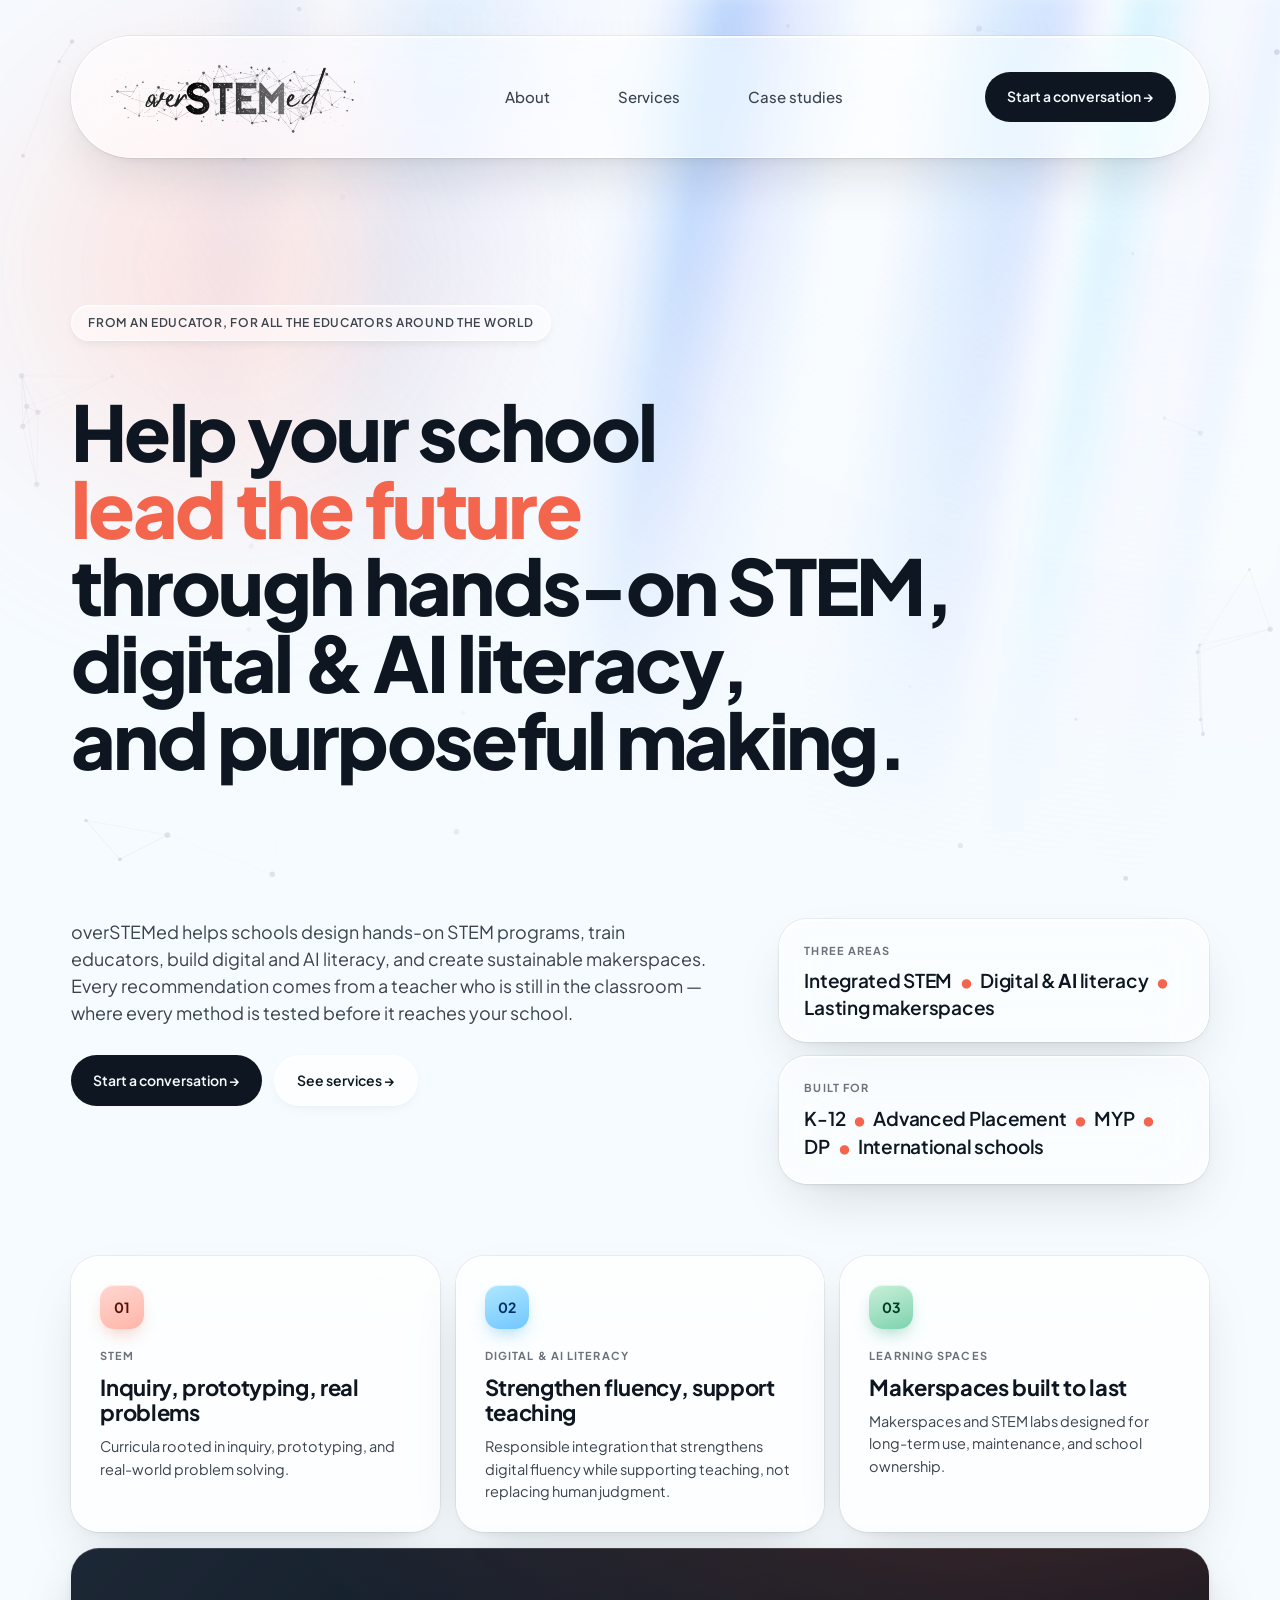
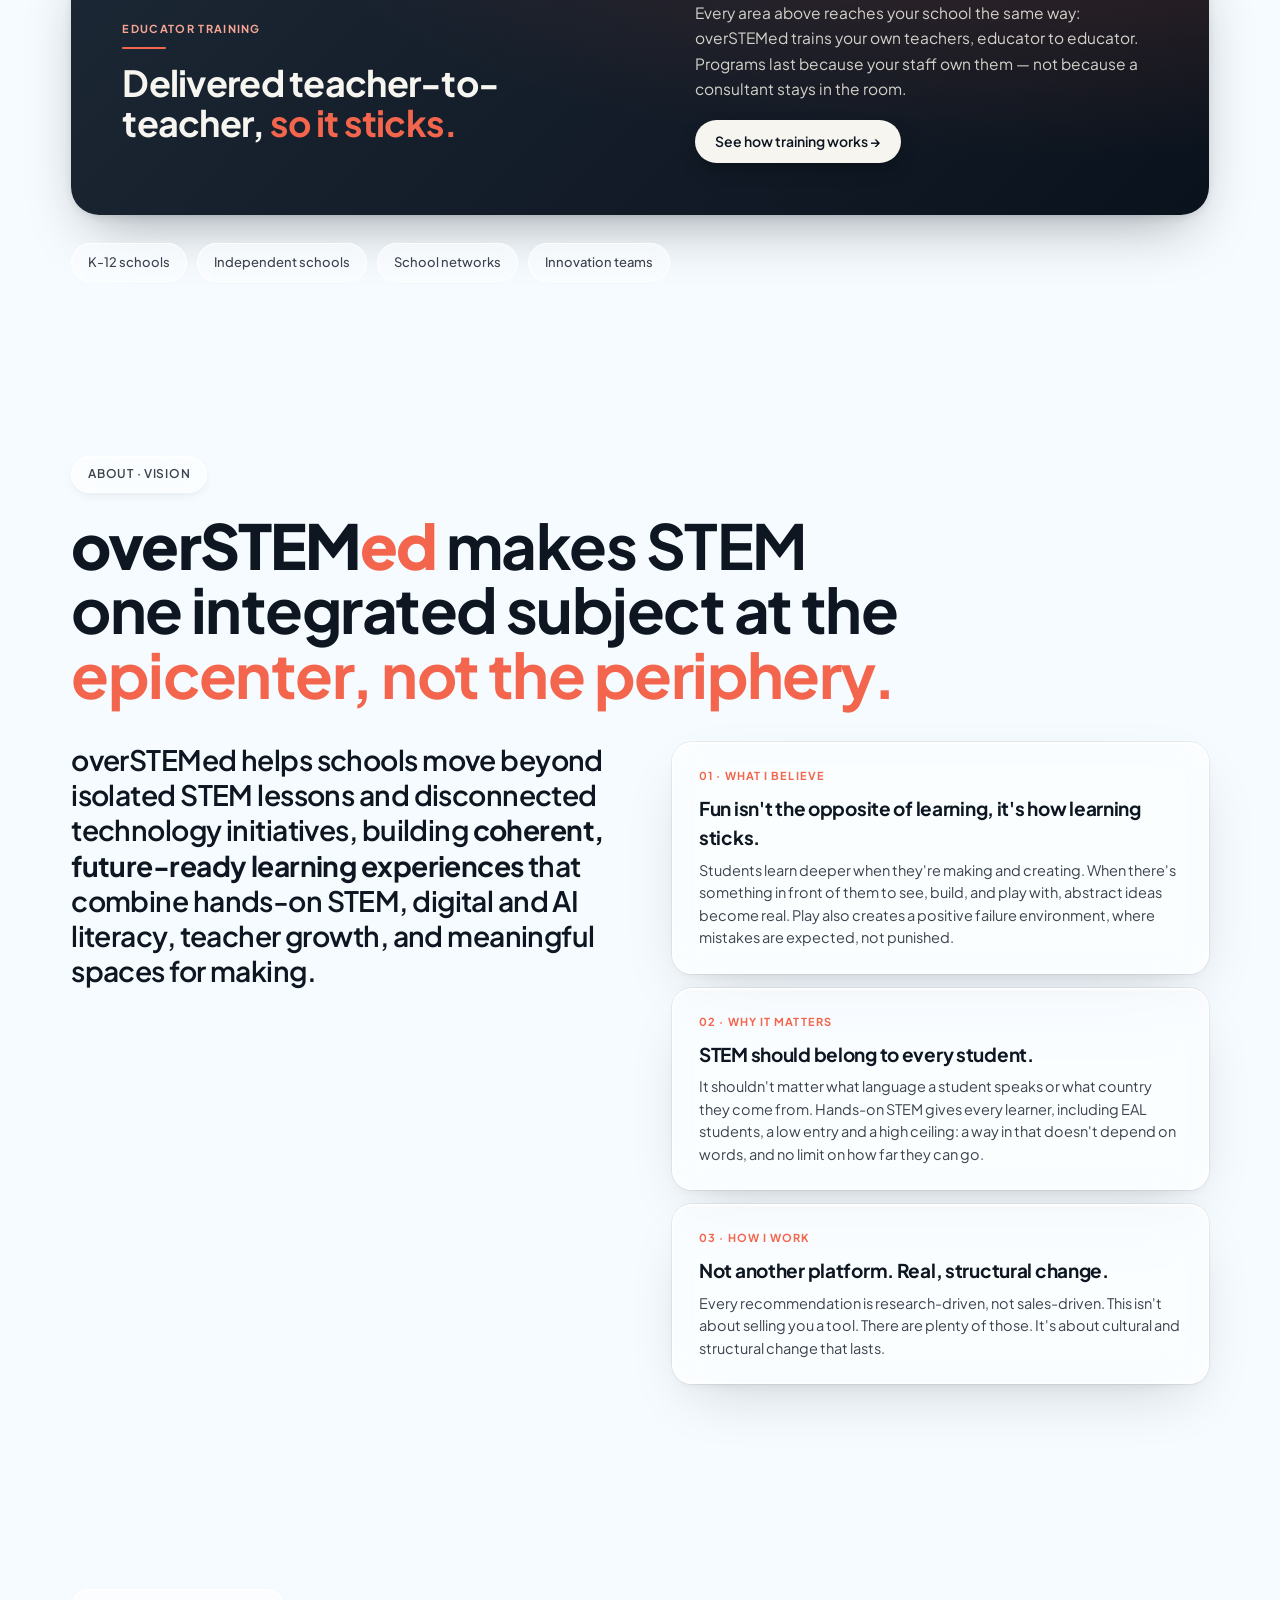
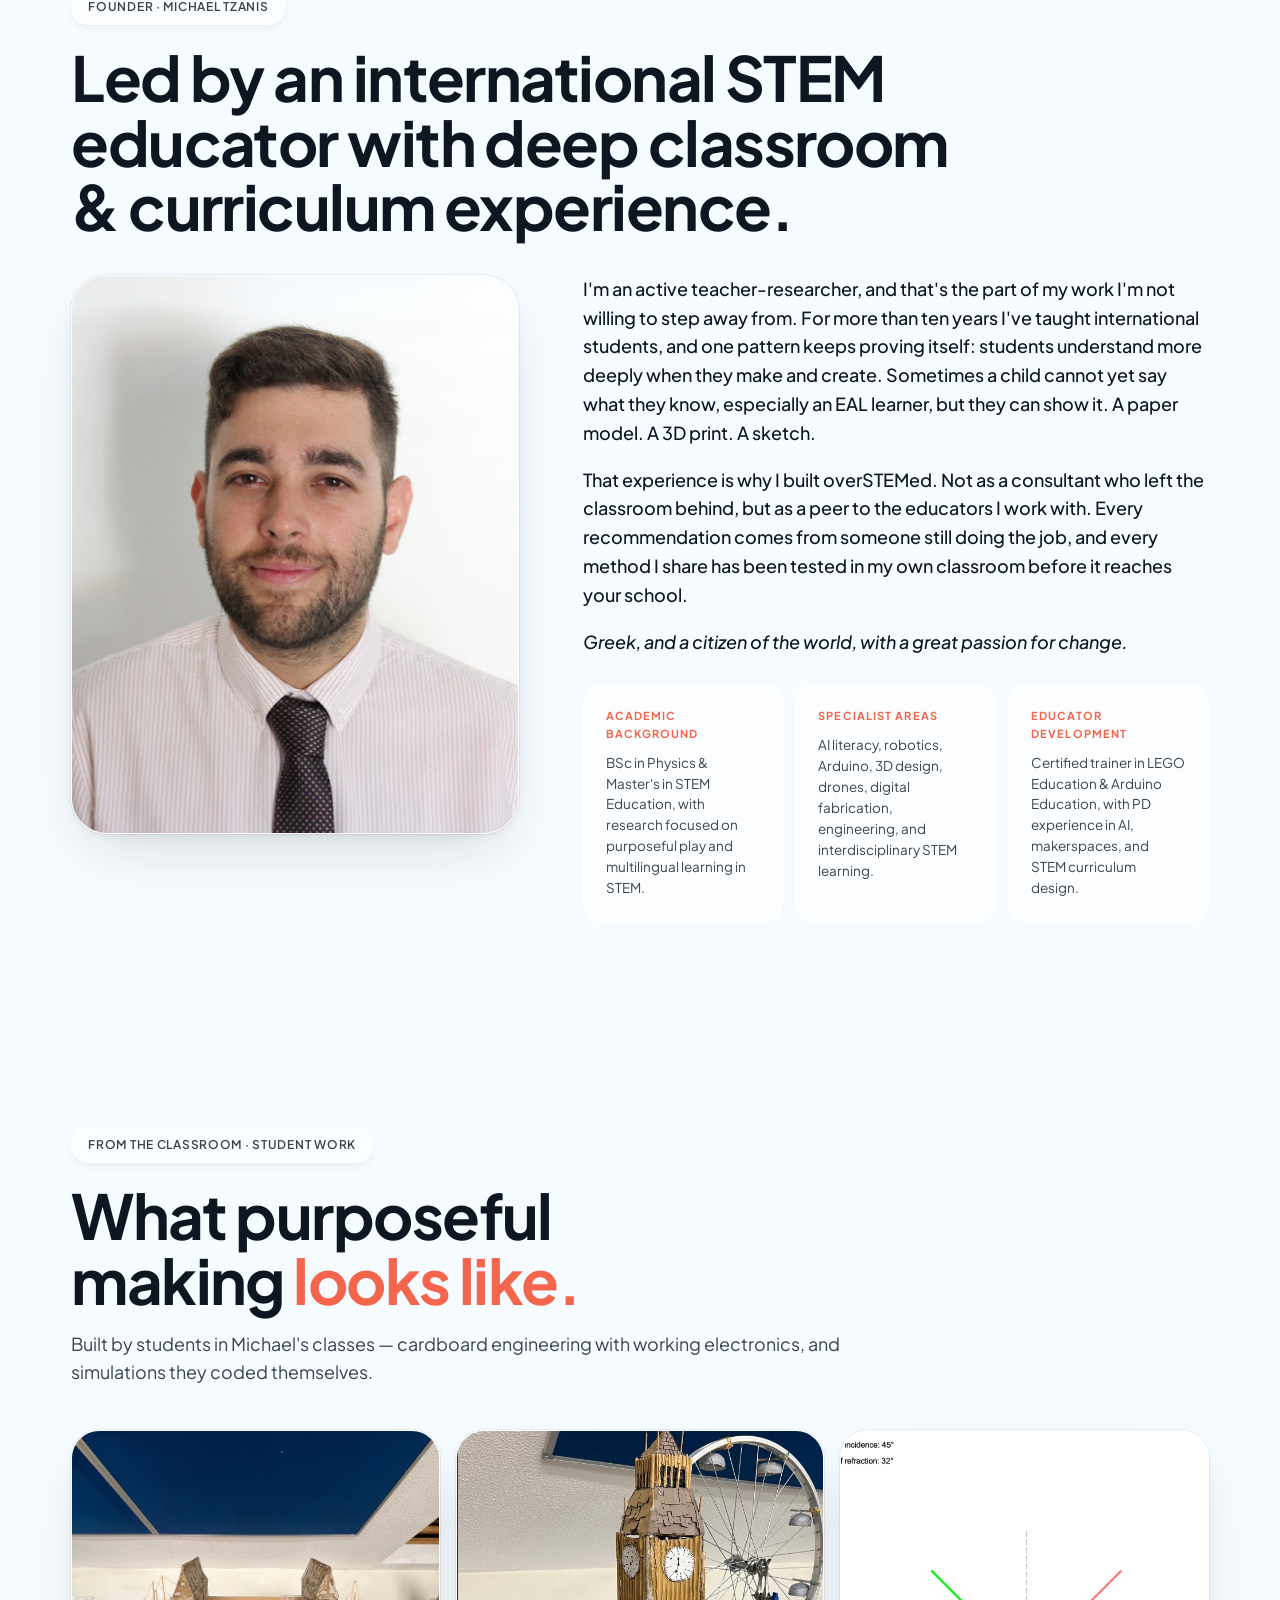
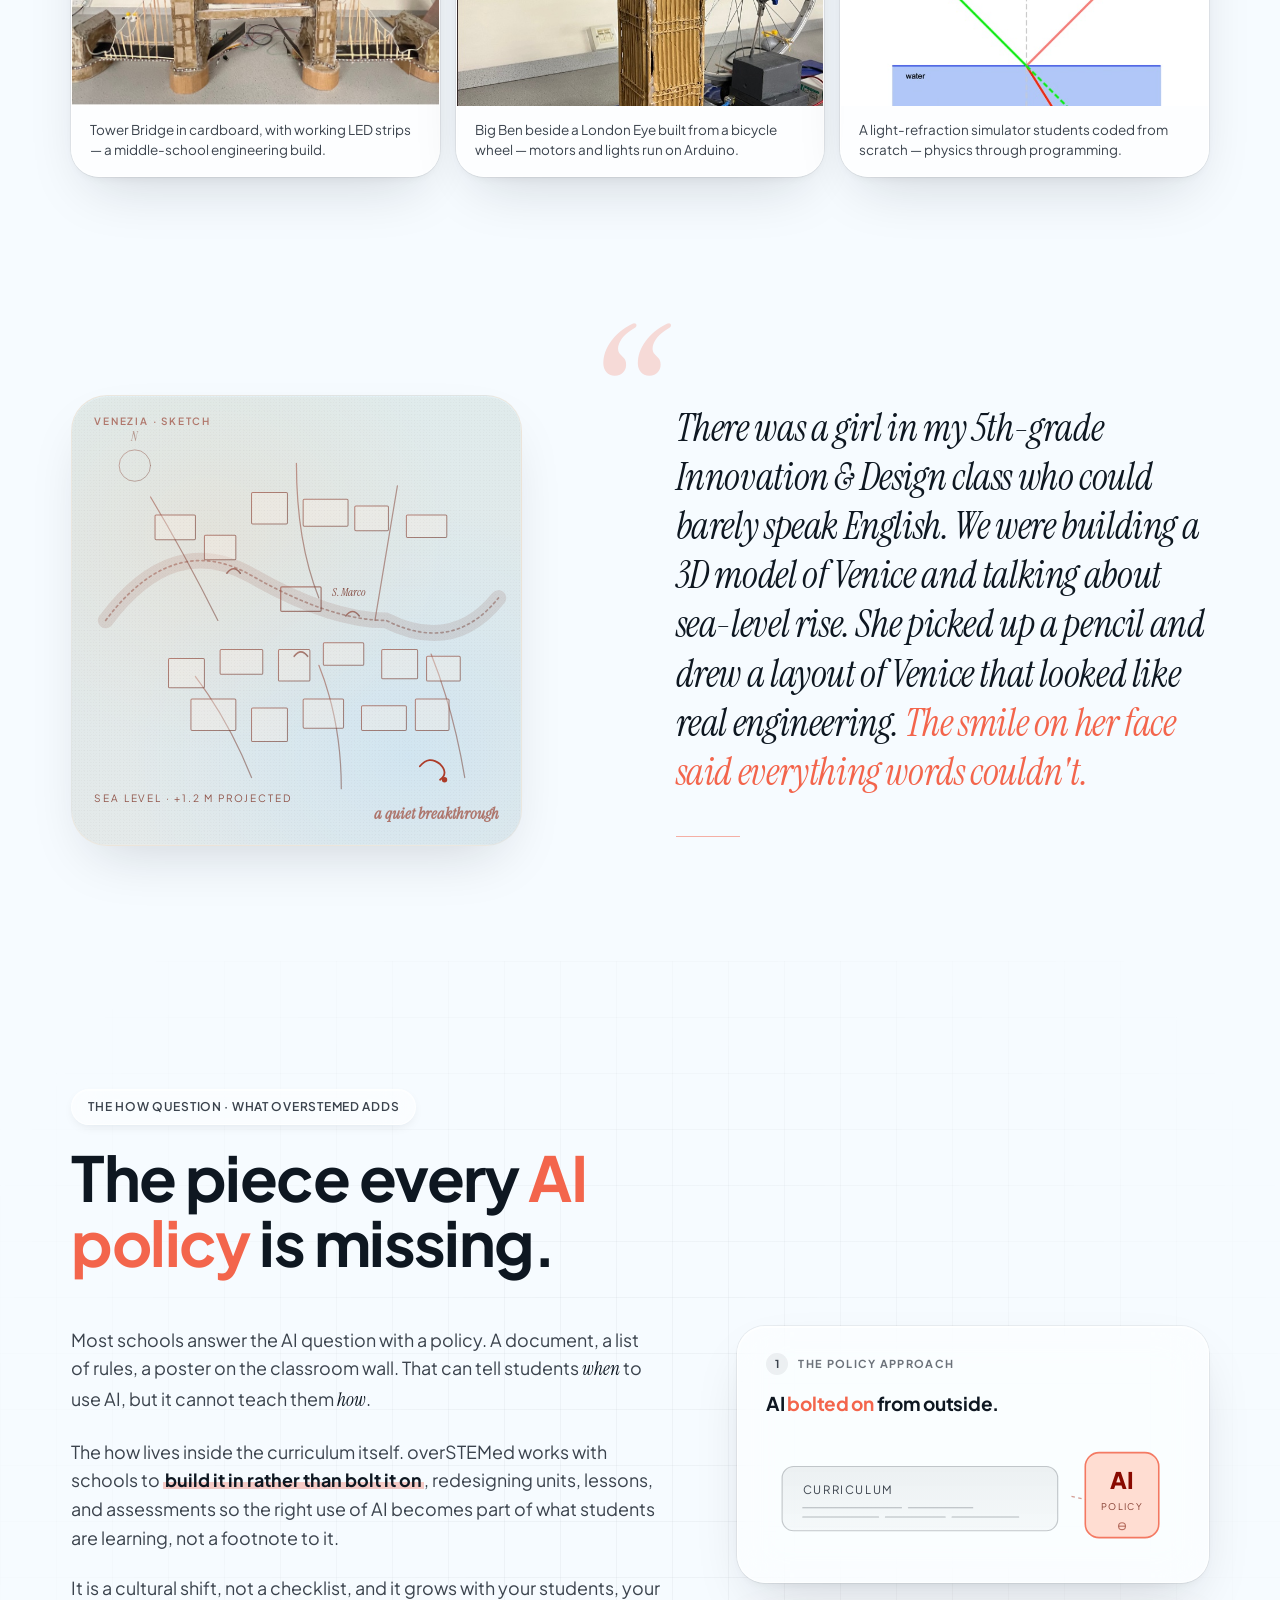
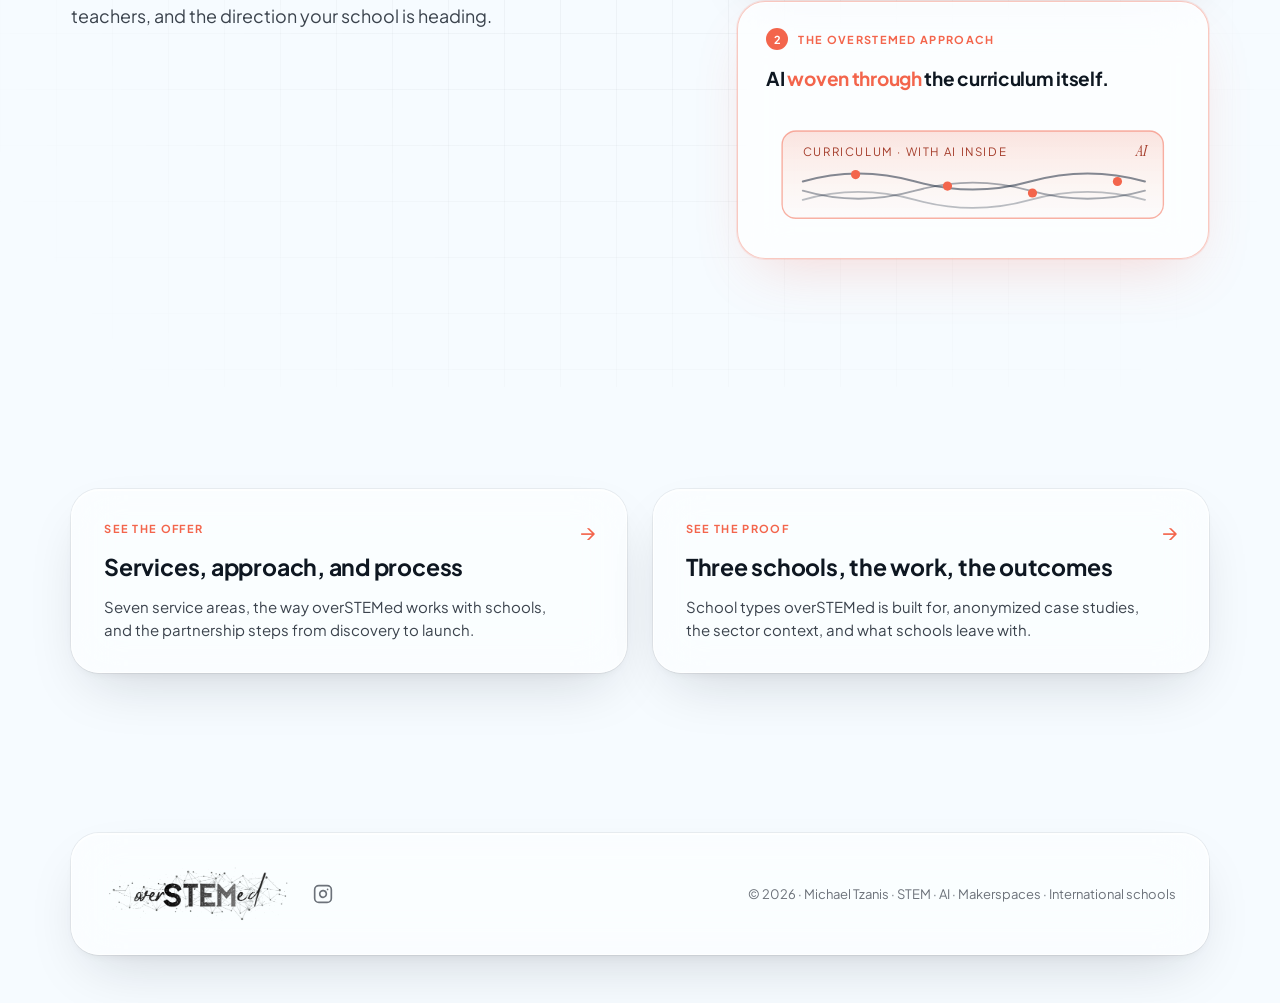
==== commit 0ed9f983: "Swap in the new overSTEMed favicon Replace the old SVG/PNG icons with the constellation mark from th" ====
--- a/index.html
+++ b/index.html
@@ -6,9 +6,11 @@
 <title>overSTEMed | Designing future-ready schools</title>
 <meta name="description" content="Playful STEM. Purposeful AI. Future-ready schools. overSTEMed helps educators design hands-on curricula, train teachers, and build makerspaces." />
 <link rel="canonical" href="https://overstemed.ai/" />
-<link rel="icon" type="image/svg+xml" href="favicon.svg" />
-<link rel="icon" type="image/png" sizes="32x32" href="favicon-32.png" />
-<link rel="apple-touch-icon" href="apple-touch-icon.png" />
+<link rel="icon" href="/favicon.ico" sizes="48x48" />
+<link rel="icon" type="image/png" sizes="32x32" href="/favicon-32.png" />
+<link rel="icon" type="image/png" sizes="16x16" href="/favicon-16.png" />
+<link rel="icon" type="image/png" sizes="192x192" href="/favicon-192.png" />
+<link rel="apple-touch-icon" sizes="180x180" href="/favicon-180.png" />
 <meta property="og:type" content="website" />
 <meta property="og:url" content="https://overstemed.ai/" />
 <meta property="og:title" content="overSTEMed | Designing future-ready schools" />
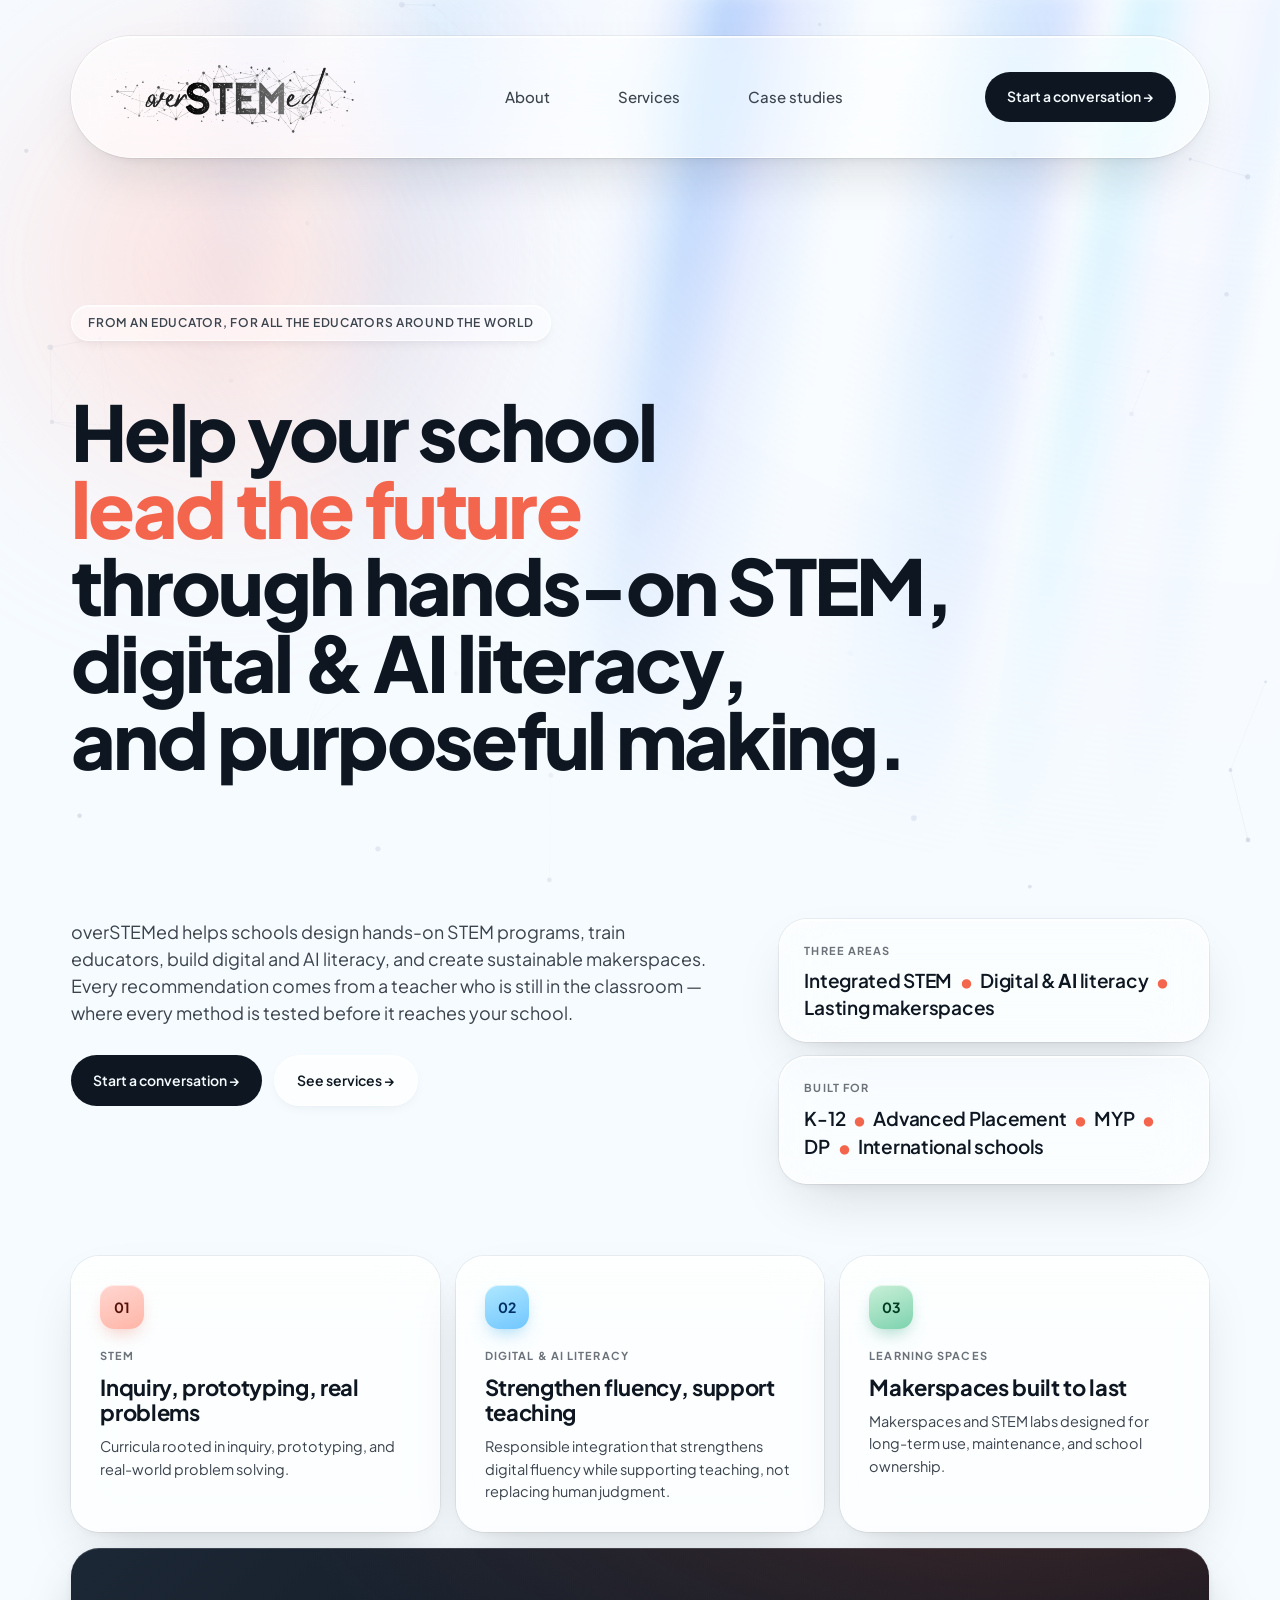
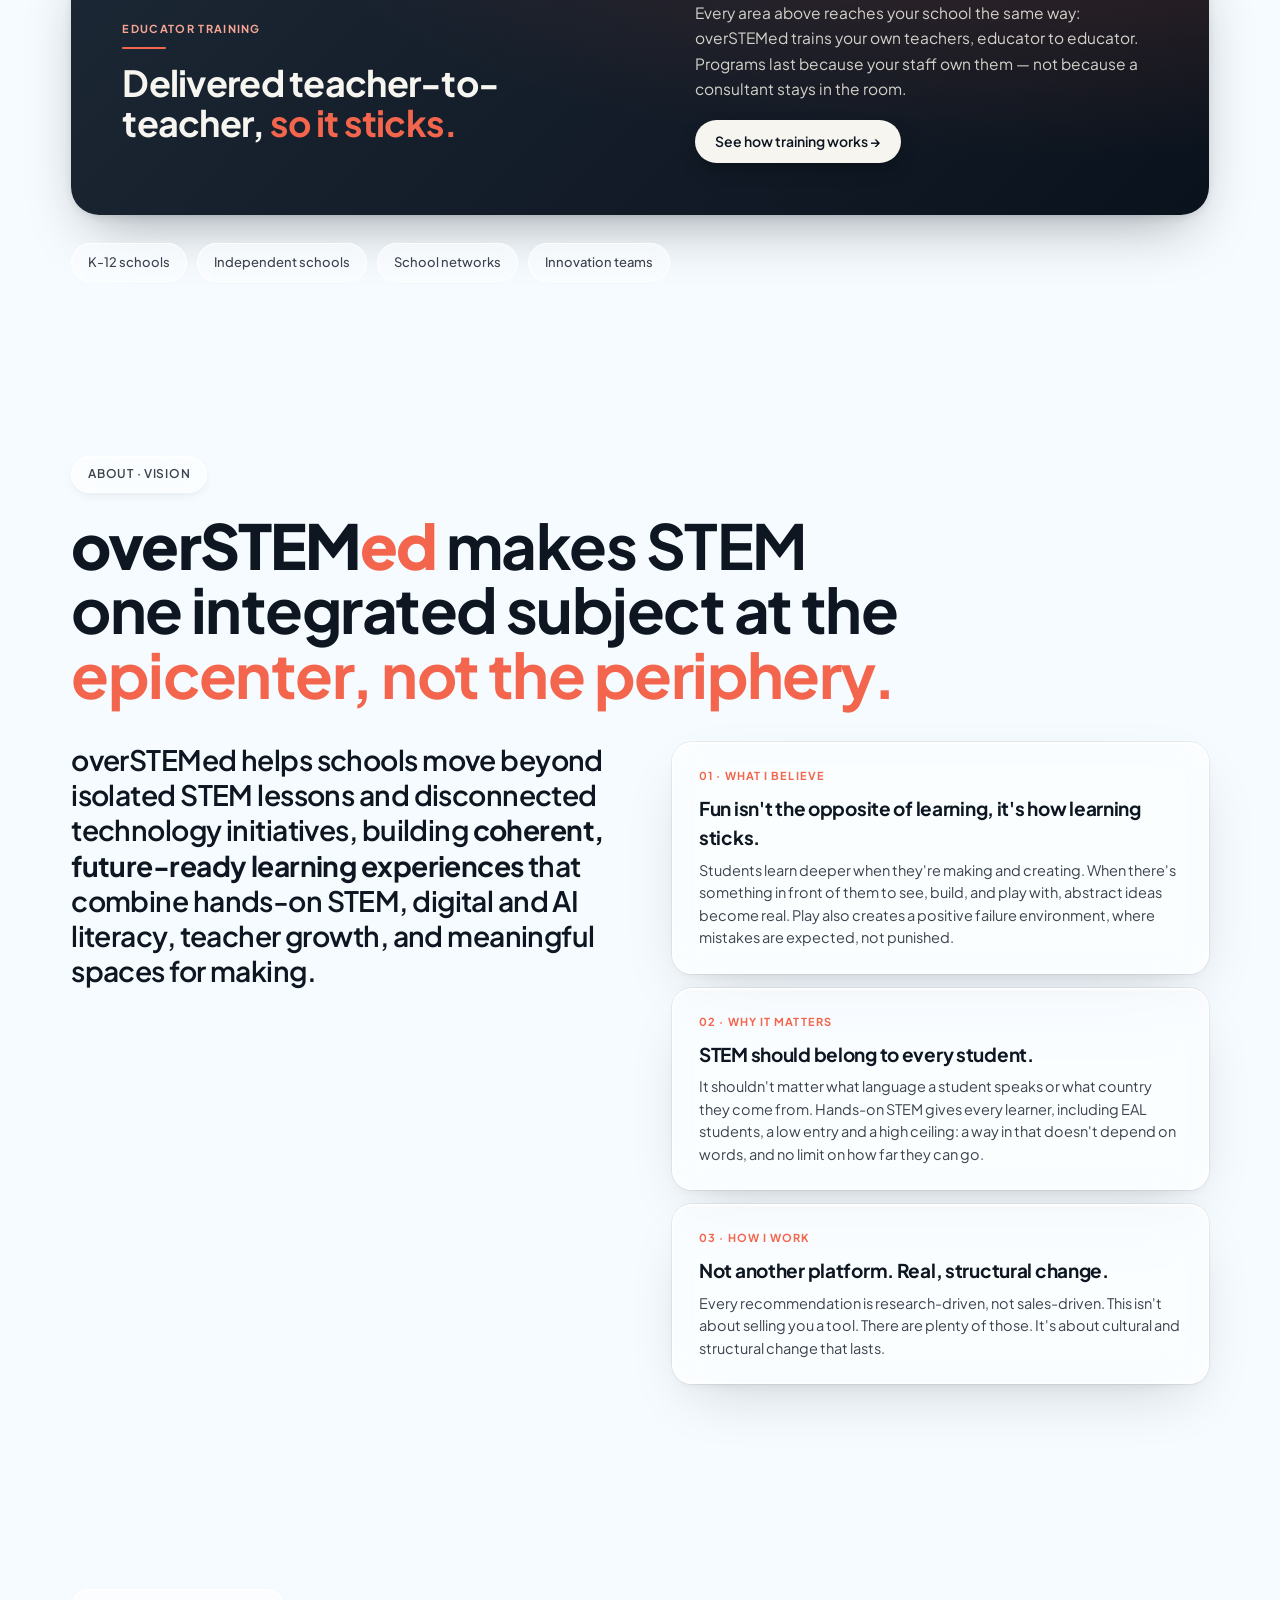
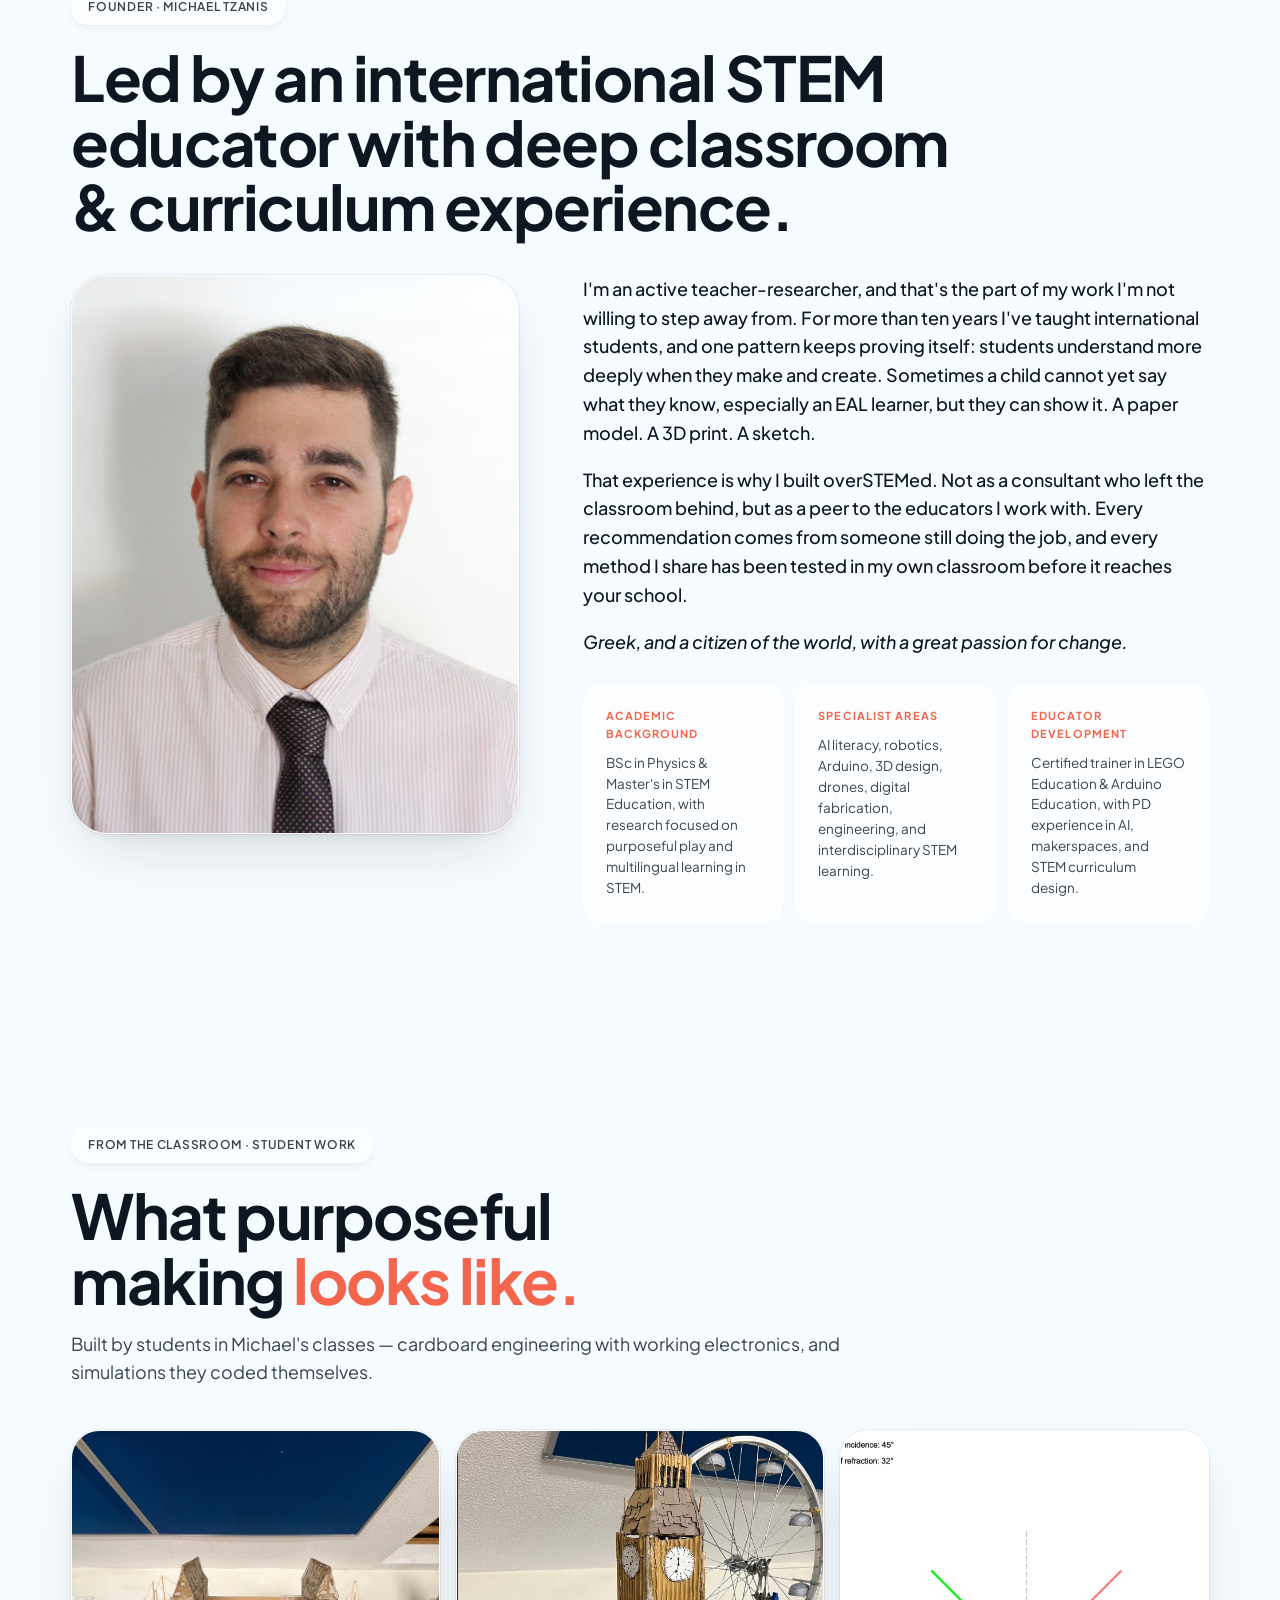
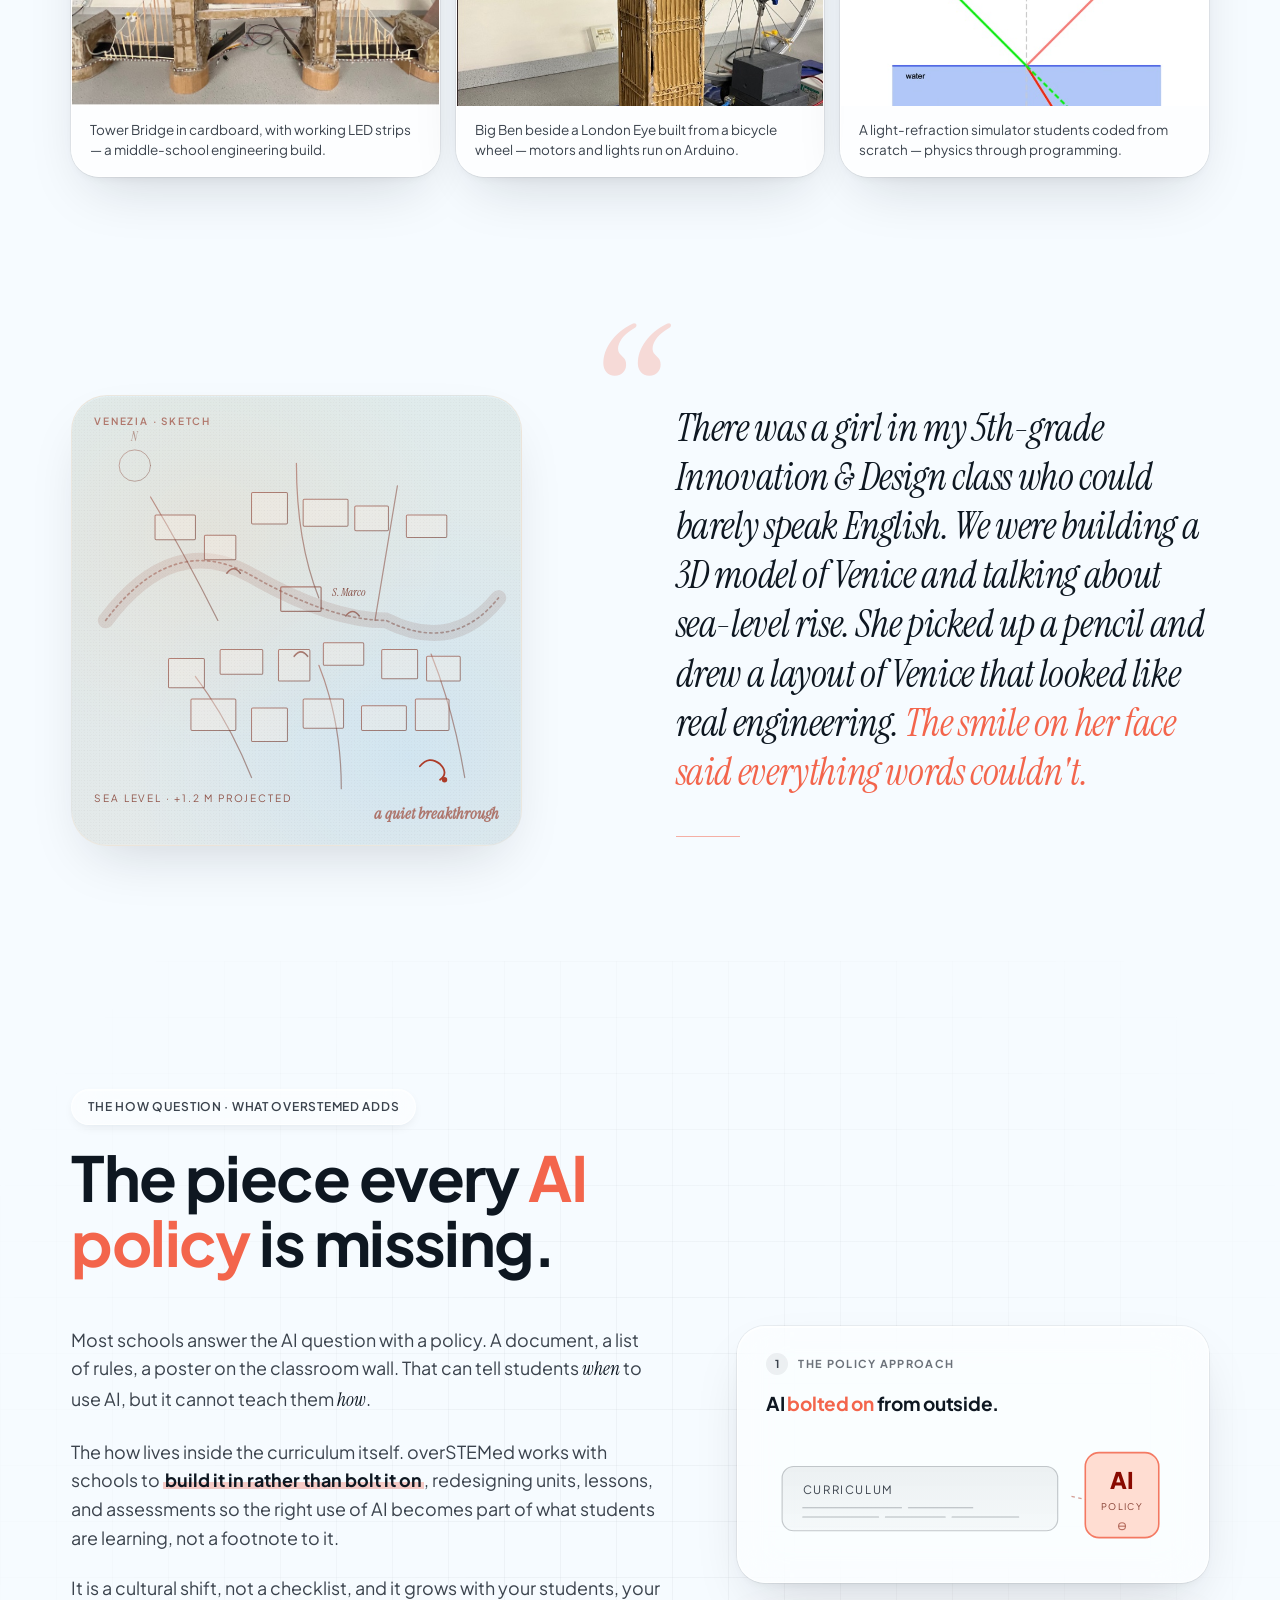
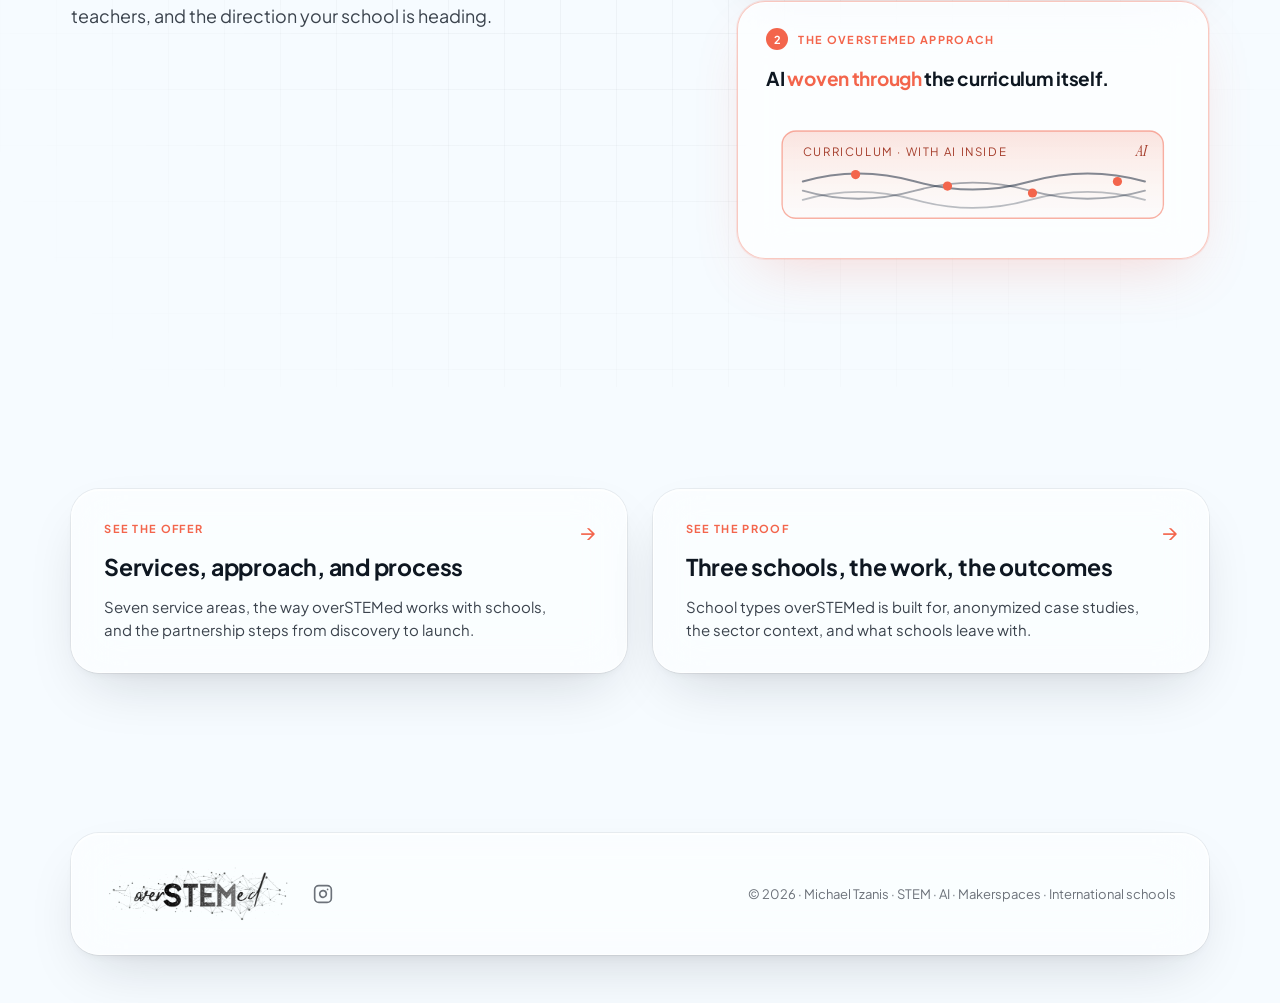
==== commit c9495657: "Version the favicon links so browsers pick up the new icon Browsers cache favicons in a separate sto" ====
--- a/index.html
+++ b/index.html
@@ -6,11 +6,11 @@
 <title>overSTEMed | Designing future-ready schools</title>
 <meta name="description" content="Playful STEM. Purposeful AI. Future-ready schools. overSTEMed helps educators design hands-on curricula, train teachers, and build makerspaces." />
 <link rel="canonical" href="https://overstemed.ai/" />
-<link rel="icon" href="/favicon.ico" sizes="48x48" />
-<link rel="icon" type="image/png" sizes="32x32" href="/favicon-32.png" />
-<link rel="icon" type="image/png" sizes="16x16" href="/favicon-16.png" />
-<link rel="icon" type="image/png" sizes="192x192" href="/favicon-192.png" />
-<link rel="apple-touch-icon" sizes="180x180" href="/favicon-180.png" />
+<link rel="icon" href="/favicon.ico?v=2" sizes="48x48" />
+<link rel="icon" type="image/png" sizes="32x32" href="/favicon-32.png?v=2" />
+<link rel="icon" type="image/png" sizes="16x16" href="/favicon-16.png?v=2" />
+<link rel="icon" type="image/png" sizes="192x192" href="/favicon-192.png?v=2" />
+<link rel="apple-touch-icon" sizes="180x180" href="/favicon-180.png?v=2" />
 <meta property="og:type" content="website" />
 <meta property="og:url" content="https://overstemed.ai/" />
 <meta property="og:title" content="overSTEMed | Designing future-ready schools" />
--- a/page-styles.css
+++ b/page-styles.css
@@ -268,7 +268,18 @@
 .nav-cta:hover { transform: translateY(-2px); box-shadow: 0 12px 28px -10px oklch(0.2 0.02 255 / 0.35); }
 
 @media (max-width: 980px) {
-  .nav-links { display: none; }
+  /* keep the menu on mobile: logo + CTA on one row, links on a second */
+  .nav { flex-wrap: wrap; padding: 10px 14px; gap: 4px 8px; border-radius: 26px; }
+  .nav .brand-logo { height: 42px; }
+  .nav-cta { padding: 9px 13px; font-size: 13px; white-space: nowrap; }
+  .nav-links {
+    order: 3; width: 100%;
+    justify-content: center; gap: 2px;
+    font-size: 13.5px;
+    border-top: 1px solid oklch(0.20 0.025 255 / 0.08);
+    padding-top: 4px;
+  }
+  .nav-links a { padding: 7px 11px; }
 }
 
 /* ───────── Sections ───────── */
@@ -496,6 +507,40 @@
 }
 .training-band .band-cta:hover { transform: translateY(-1px); box-shadow: 0 12px 26px -8px oklch(0 0 0 / 0.55); }
 @media (max-width: 800px) { .training-band { grid-template-columns: 1fr; gap: 14px; } }
+
+/* evidence bar chart — brand-styled, no library */
+.chart-title {
+  margin: 0 0 22px 0;
+  font-weight: 700; font-size: clamp(19px, 2.2vw, 24px);
+  letter-spacing: -0.015em;
+}
+.chart { display: grid; gap: 16px; max-width: 860px; }
+.bar-row { display: grid; gap: 7px; }
+.bar-label { font-size: 13.5px; color: var(--ink-soft); }
+.bar-track {
+  height: 34px;
+  border-radius: 10px;
+  background: oklch(1 0 0 / 0.55);
+  border: 1px solid oklch(0.20 0.02 255 / 0.08);
+  overflow: hidden;
+}
+.bar-fill {
+  height: 100%;
+  width: var(--w);
+  border-radius: 9px 0 0 9px;
+  background: linear-gradient(90deg, var(--ed-soft), var(--ed));
+  display: flex; align-items: center; justify-content: flex-end;
+  padding-right: 12px;
+  color: oklch(0.99 0.005 90);
+  font-weight: 700; font-size: 14px;
+  transition: width 1.1s cubic-bezier(0.22, 1, 0.36, 1);
+}
+/* bars grow when the section reveals on scroll */
+section.reveal:not(.in) .bar-fill { width: 0; }
+.chart-note {
+  margin: 18px 0 0 0;
+  font-size: 12px; color: var(--ink-mute);
+}
 
 /* from the classroom — student work photos */
 .classroom-grid {
@@ -958,6 +1003,10 @@
   transition: border-color 0.2s ease, background 0.2s ease, box-shadow 0.2s ease;
 }
 .field input::placeholder, .field textarea::placeholder { color: var(--ink-mute); }
+/* 16px floor on touch screens — anything smaller makes iOS Safari zoom into the field */
+@media (max-width: 800px) {
+  .field input, .field textarea { font-size: 16px; }
+}
 .field input:focus, .field textarea:focus { border-color: var(--ed); box-shadow: 0 0 0 3px oklch(0.68 0.18 32 / 0.15); background: oklch(1 0 0 / 0.85); }
 
 /* ───────── Footer ───────── */
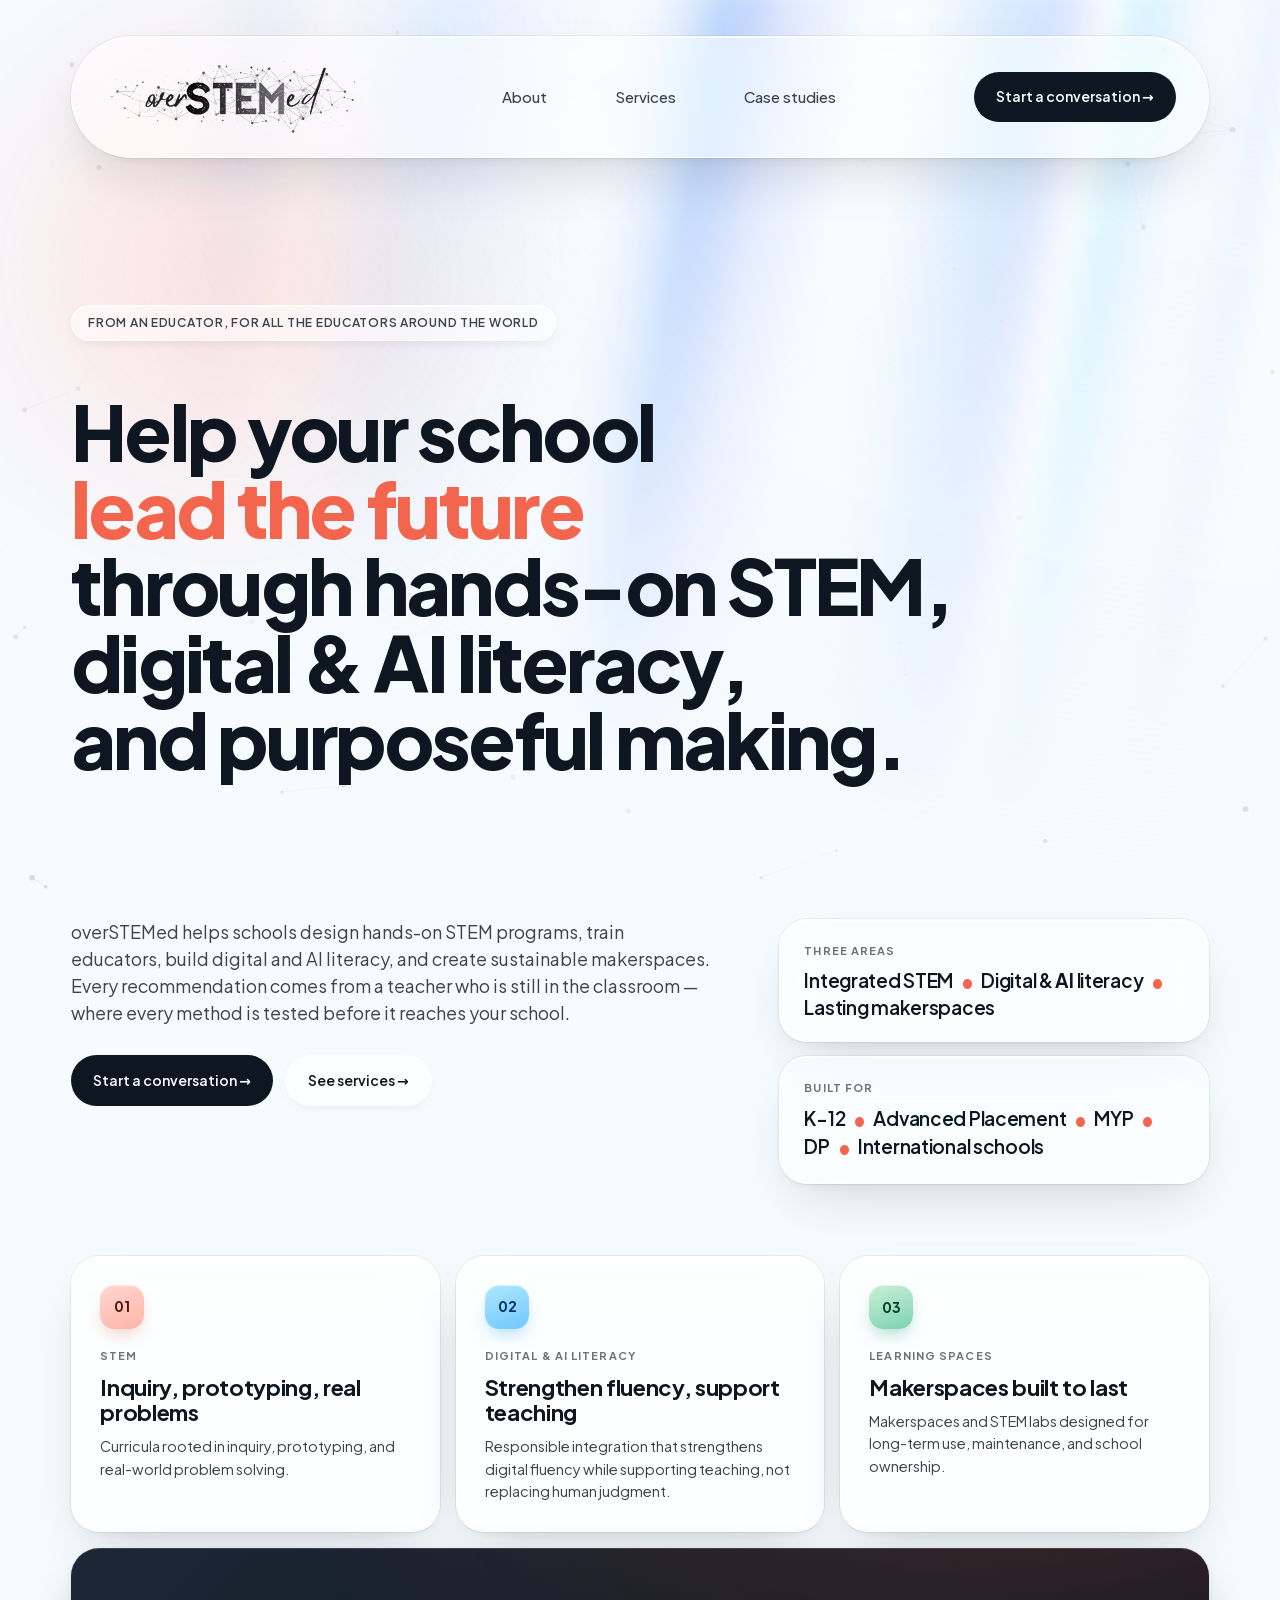
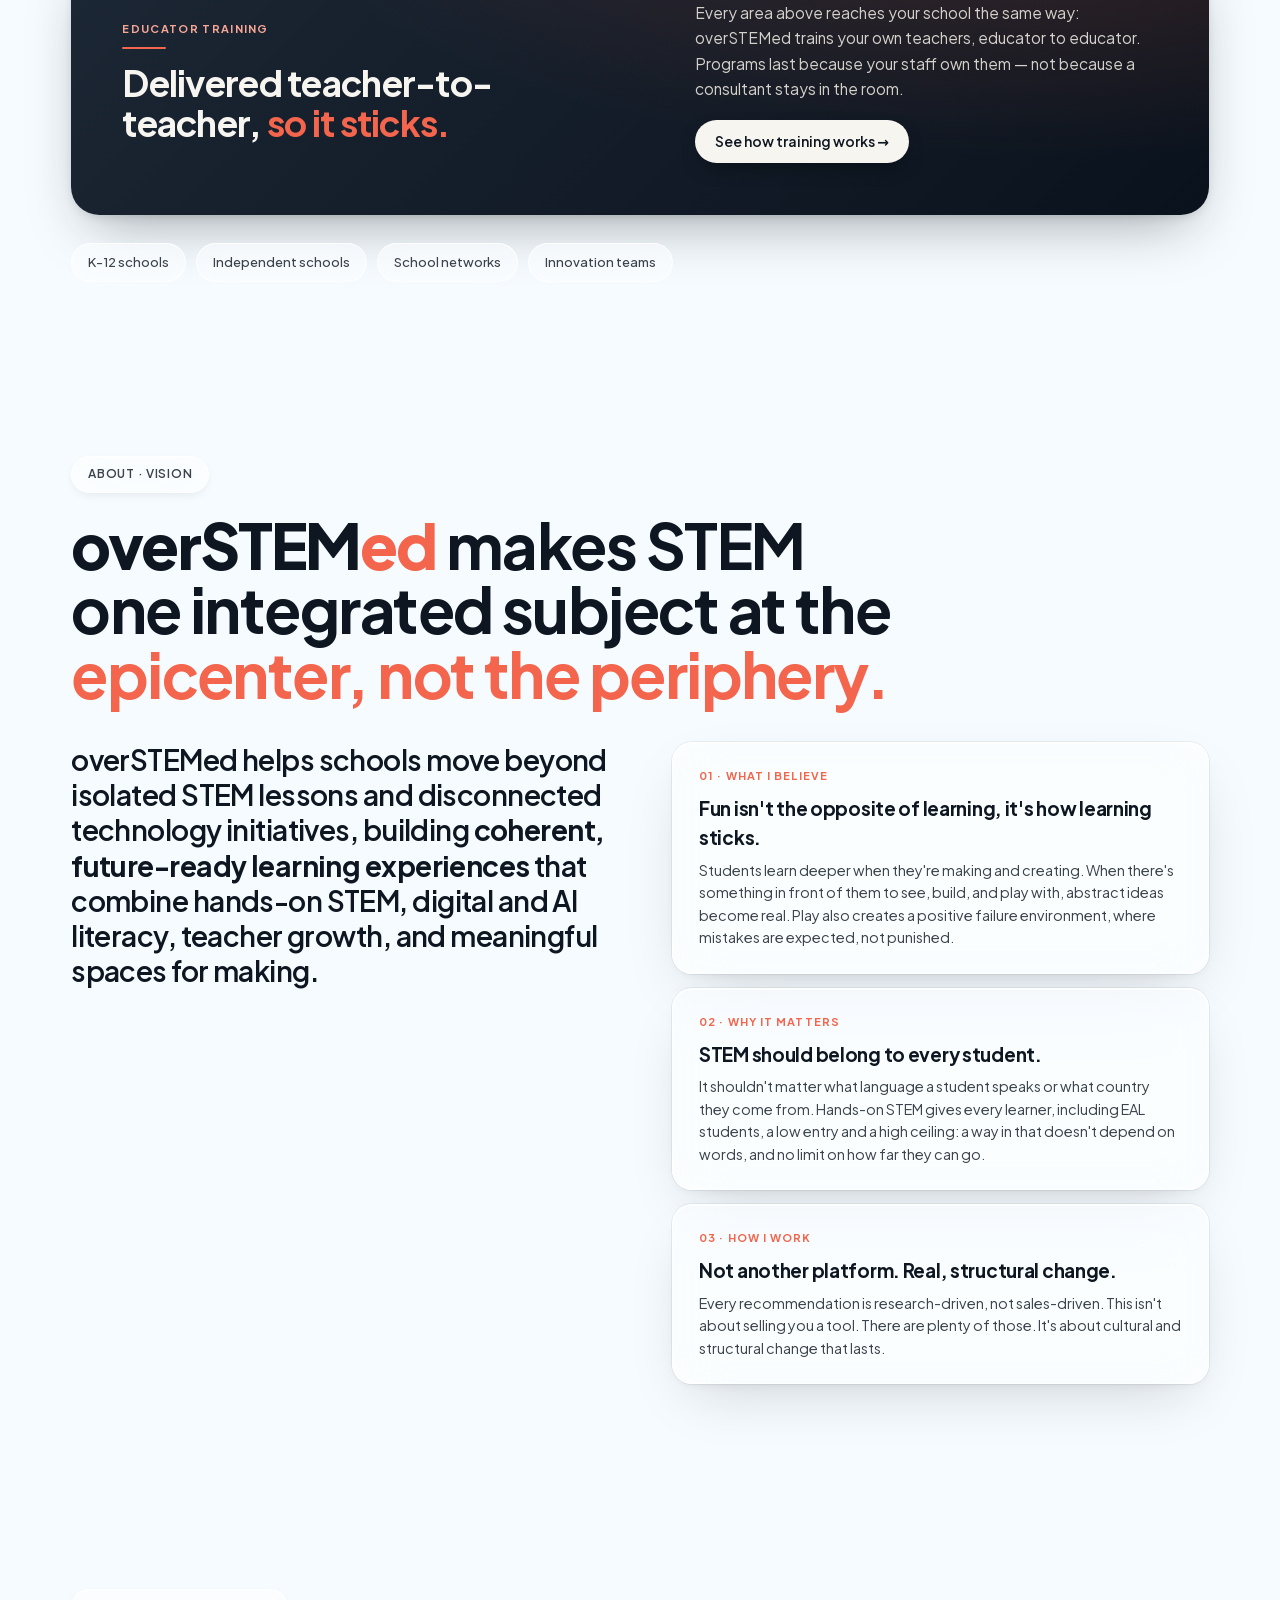
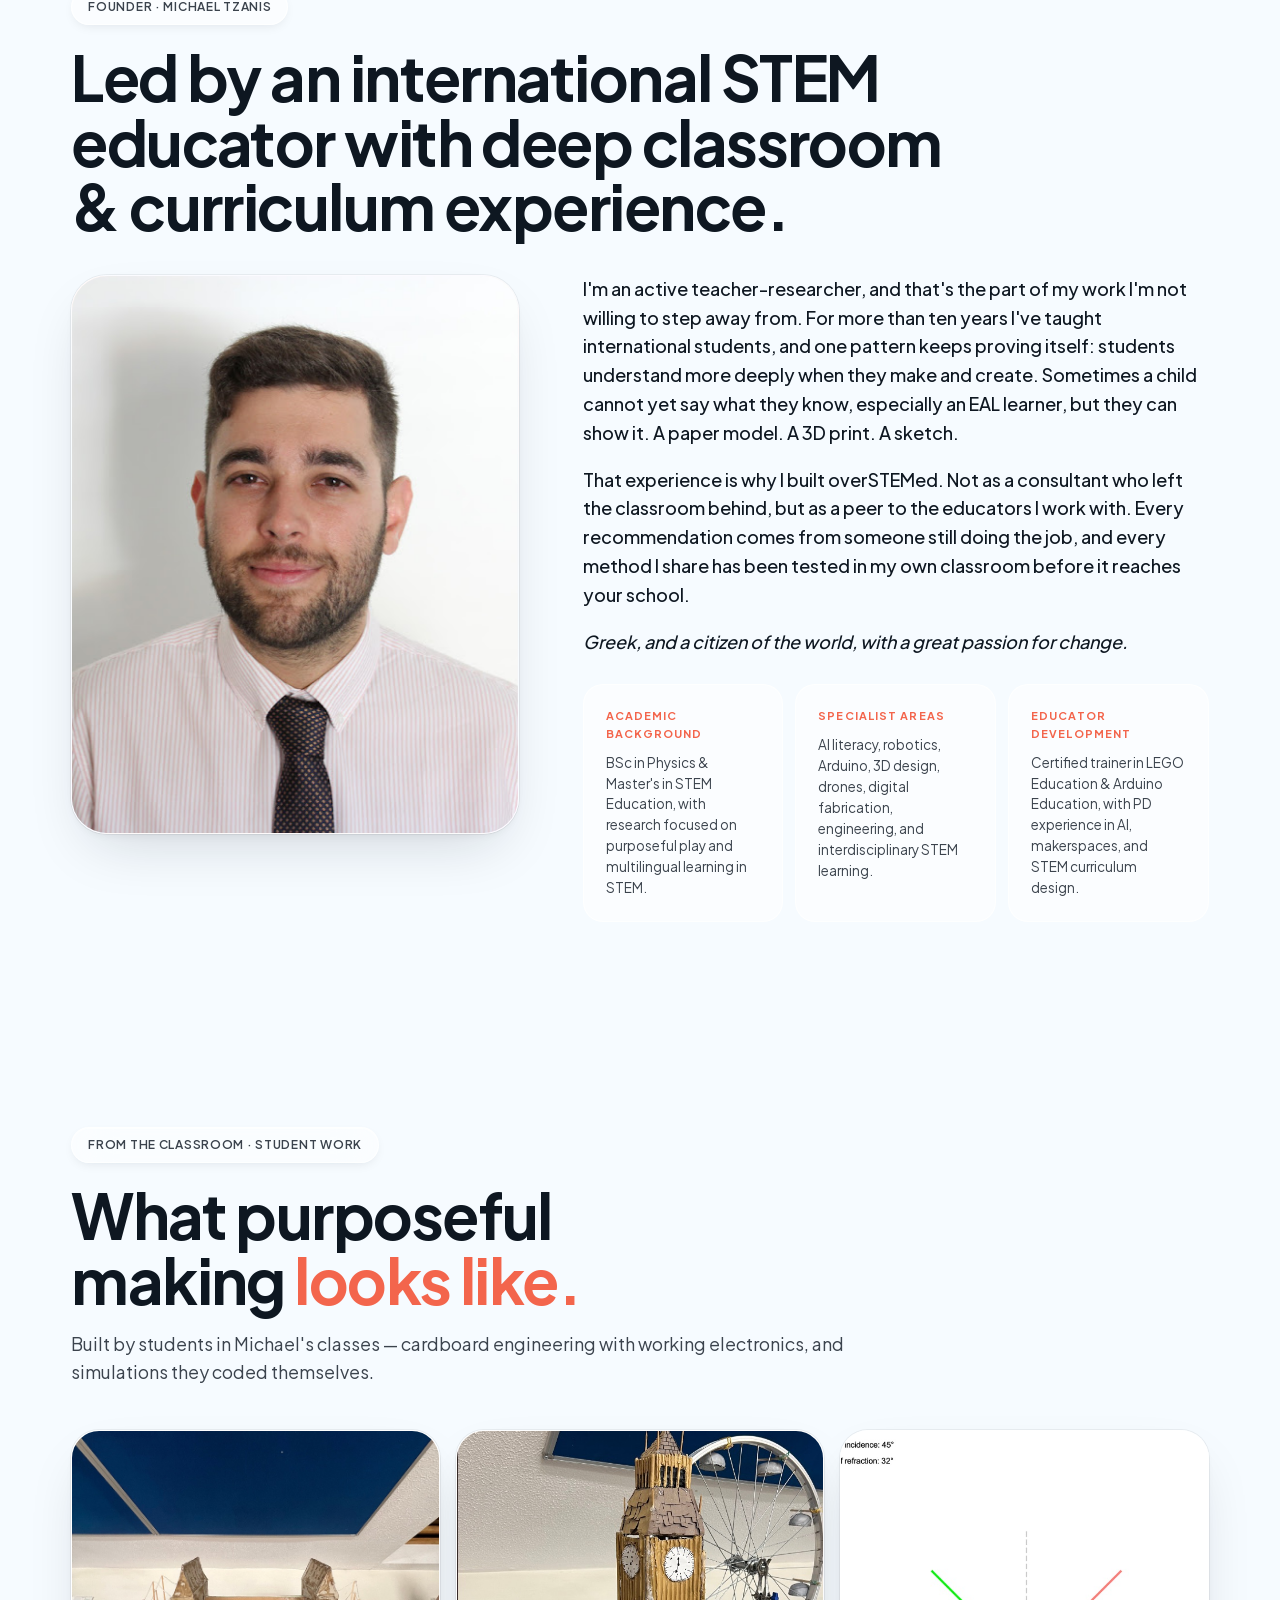
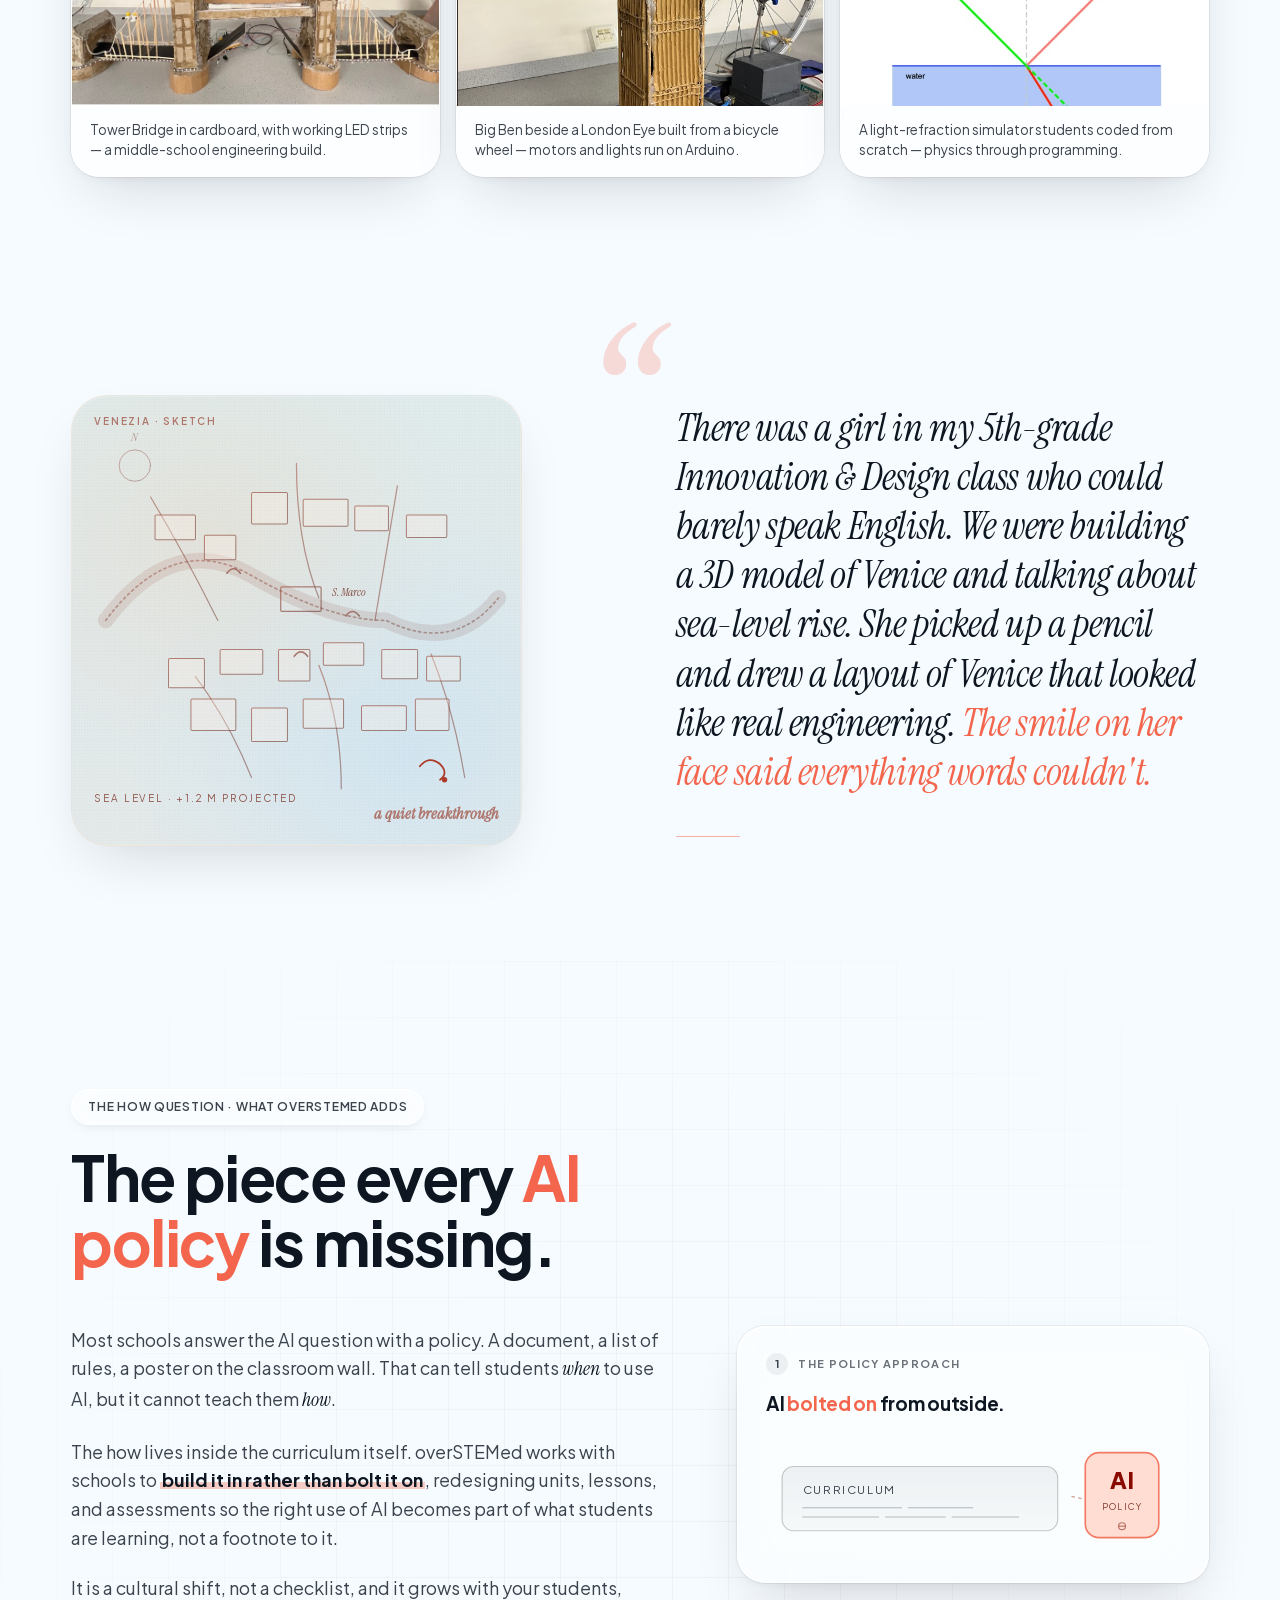
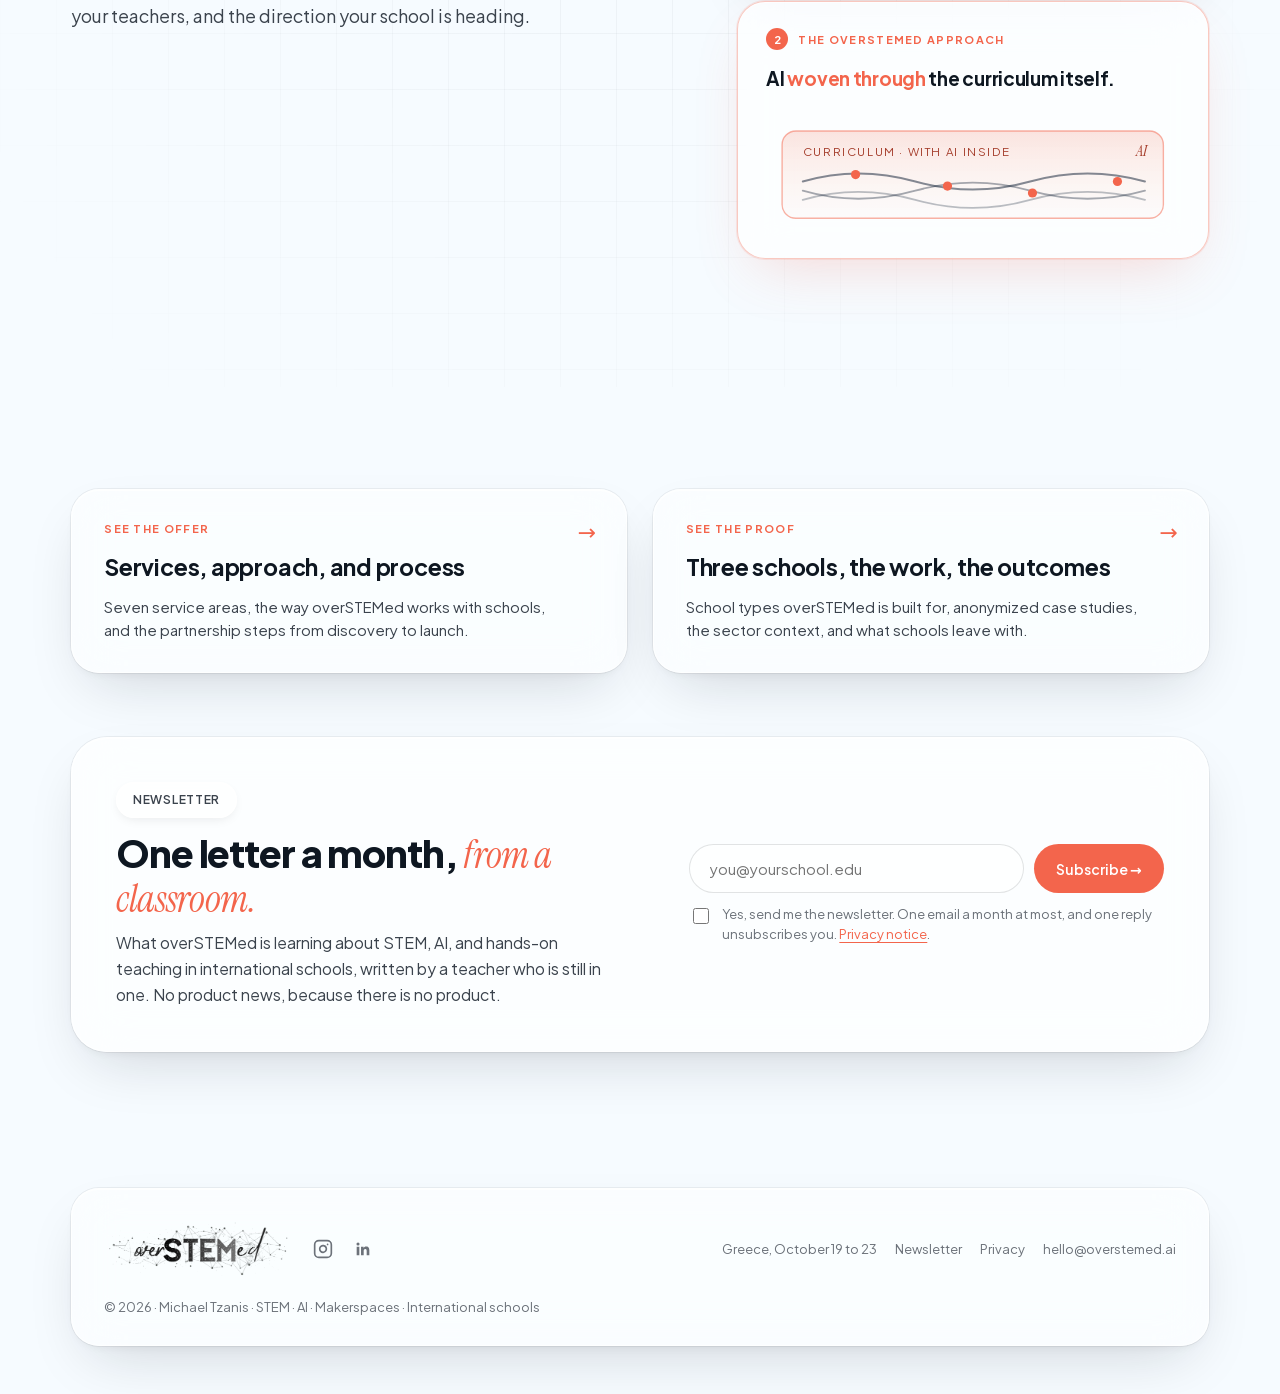
==== commit 6f6d83d0: "Self-host fonts, add newsletter signup, Greece popup, and privacy notice - Serve Plus Jakarta Sans a" ====
--- a/index.html
+++ b/index.html
@@ -25,10 +25,8 @@
 <meta name="twitter:title" content="overSTEMed | Designing future-ready schools" />
 <meta name="twitter:description" content="Playful STEM. Purposeful AI. Future-ready schools. overSTEMed helps educators design hands-on curricula, train teachers, and build makerspaces." />
 <meta name="twitter:image" content="https://overstemed.ai/social-card.png" />
-<link rel="preconnect" href="https://fonts.googleapis.com" />
-<link rel="preconnect" href="https://fonts.gstatic.com" crossorigin />
-<link href="https://fonts.googleapis.com/css2?family=Plus+Jakarta+Sans:wght@400;500;600;700;800&family=Instrument+Serif:ital@0;1&display=swap" rel="stylesheet" />
-<link rel="stylesheet" href="/page-styles.css?v=4">
+<link rel="stylesheet" href="/fonts.css?v=1" />
+<link rel="stylesheet" href="/page-styles.css?v=5">
 </head>
 <body id="top">
 
@@ -40,7 +38,7 @@
 
 <!-- ───── Drifting node-network ───── -->
 <canvas class="nodes-canvas" aria-hidden="true"></canvas>
-<script defer src="page-scripts.js"></script>
+<script defer src="/page-scripts.js?v=2"></script>
 
 <!-- ───── Logo SVG symbol (reused) ───── -->
 <svg width="0" height="0" style="position:absolute" aria-hidden="true">
@@ -443,19 +441,58 @@
 </section>
 
 
+<!-- ───────── Newsletter ───────── -->
+<section id="newsletter" class="newsletter" aria-labelledby="newsletter-title">
+  <div class="wrap">
+    <div class="news-card">
+      <div class="news-copy">
+        <span class="eyebrow"><span><span class="dot"></span><span>Newsletter</span></span></span>
+        <h2 id="newsletter-title">One letter a month, <span class="serif-i">from a classroom.</span></h2>
+        <p>What overSTEMed is learning about STEM, AI, and hands-on teaching in international schools, written by a teacher who is still in one. No product news, because there is no product.</p>
+      </div>
+      <form class="news-form" name="newsletter" method="POST" action="https://formspree.io/f/mrejnqwq">
+        <input type="hidden" name="_subject" value="overSTEMed: newsletter signup" />
+        <input type="hidden" name="_next" value="https://overstemed.ai/?subscribed=1" />
+        <input type="hidden" name="List" value="overSTEMed newsletter" />
+        <input type="text" name="_gotcha" tabindex="-1" autocomplete="off" class="hp" aria-hidden="true" />
+        <label class="sr-only" for="news-email">Email</label>
+        <div class="news-row">
+          <input id="news-email" name="email" type="email" placeholder="you@yourschool.edu" required autocomplete="email" />
+          <button type="submit" class="btn btn-ed">Subscribe →</button>
+        </div>
+        <label class="news-consent">
+          <input type="checkbox" name="Consent" value="Yes, send me the overSTEMed newsletter" required />
+          <span>Yes, send me the newsletter. One email a month at most, and one reply unsubscribes you. <a href="/privacy/">Privacy notice</a>.</span>
+        </label>
+      </form>
+    </div>
+  </div>
+</section>
+
 <!-- ───────── Footer ───────── -->
 <footer>
   <div class="wrap">
     <div class="foot-card">
       <div style="display: flex; align-items: center; gap: 12px;">
         <img class="footer-logo" src="over-logo-test.png" alt="overSTEMed" />
-        <a class="footer-social" href="https://instagram.com/overstemed.ai" target="_blank" rel="noopener" aria-label="overSTEMed on Instagram">
-          <svg width="20" height="20" viewBox="0 0 24 24" fill="none" stroke="currentColor" stroke-width="2" stroke-linecap="round" stroke-linejoin="round" aria-hidden="true">
-            <rect x="2" y="2" width="20" height="20" rx="5" ry="5"/>
-            <path d="M16 11.37A4 4 0 1 1 12.63 8 4 4 0 0 1 16 11.37z"/>
-            <line x1="17.5" y1="6.5" x2="17.5" y2="6.5"/>
-          </svg>
-        </a>
+        <div class="foot-icons">
+          <a class="footer-social" href="https://instagram.com/overstemed.ai" target="_blank" rel="noopener" aria-label="overSTEMed on Instagram">
+            <svg width="20" height="20" viewBox="0 0 24 24" fill="none" stroke="currentColor" stroke-width="2" stroke-linecap="round" stroke-linejoin="round" aria-hidden="true">
+              <rect x="2" y="2" width="20" height="20" rx="5" ry="5"/>
+              <path d="M16 11.37A4 4 0 1 1 12.63 8 4 4 0 0 1 16 11.37z"/>
+              <line x1="17.5" y1="6.5" x2="17.5" y2="6.5"/>
+            </svg>
+          </a>
+          <a class="footer-social" href="https://www.linkedin.com/company/overstemed" target="_blank" rel="noopener" aria-label="overSTEMed on LinkedIn">
+            <svg width="18" height="18" viewBox="0 0 24 24" fill="currentColor" aria-hidden="true"><path d="M20.45 20.45h-3.55v-5.57c0-1.33-.03-3.04-1.85-3.04-1.85 0-2.14 1.45-2.14 2.94v5.67H9.36V9h3.41v1.56h.05c.47-.9 1.63-1.85 3.36-1.85 3.6 0 4.27 2.37 4.27 5.45v6.29zM5.34 7.43a2.06 2.06 0 1 1 0-4.12 2.06 2.06 0 0 1 0 4.12zM7.12 20.45H3.56V9h3.56v11.45z"/></svg>
+          </a>
+        </div>
+      </div>
+      <div class="foot-links">
+        <a href="/greece/">Greece, October 19 to 23</a>
+        <a href="#newsletter">Newsletter</a>
+        <a href="/privacy/">Privacy</a>
+        <a href="mailto:hello@overstemed.ai">hello@overstemed.ai</a>
       </div>
       <div class="meta">© 2026 · Michael Tzanis · STEM · AI · Makerspaces · International schools</div>
     </div>
--- a/fonts.css
+++ b/fonts.css
@@ -0,0 +1,193 @@
+/* Self-hosted web fonts (Plus Jakarta Sans, Instrument Serif; SIL Open Font License). Served from overstemed.ai so no visitor request goes to Google. */
+@font-face {
+  font-family: 'Instrument Serif';
+  font-style: italic;
+  font-weight: 400;
+  font-display: swap;
+  src: url(/fonts/instrument-serif-italic-latin-ext.woff2) format('woff2');
+  unicode-range: U+0100-02BA, U+02BD-02C5, U+02C7-02CC, U+02CE-02D7, U+02DD-02FF, U+0304, U+0308, U+0329, U+1D00-1DBF, U+1E00-1E9F, U+1EF2-1EFF, U+2020, U+20A0-20AB, U+20AD-20C0, U+2113, U+2C60-2C7F, U+A720-A7FF;
+}
+@font-face {
+  font-family: 'Instrument Serif';
+  font-style: italic;
+  font-weight: 400;
+  font-display: swap;
+  src: url(/fonts/instrument-serif-italic-latin.woff2) format('woff2');
+  unicode-range: U+0000-00FF, U+0131, U+0152-0153, U+02BB-02BC, U+02C6, U+02DA, U+02DC, U+0304, U+0308, U+0329, U+2000-206F, U+20AC, U+2122, U+2191, U+2193, U+2212, U+2215, U+FEFF, U+FFFD;
+}
+@font-face {
+  font-family: 'Instrument Serif';
+  font-style: normal;
+  font-weight: 400;
+  font-display: swap;
+  src: url(/fonts/instrument-serif-normal-latin-ext.woff2) format('woff2');
+  unicode-range: U+0100-02BA, U+02BD-02C5, U+02C7-02CC, U+02CE-02D7, U+02DD-02FF, U+0304, U+0308, U+0329, U+1D00-1DBF, U+1E00-1E9F, U+1EF2-1EFF, U+2020, U+20A0-20AB, U+20AD-20C0, U+2113, U+2C60-2C7F, U+A720-A7FF;
+}
+@font-face {
+  font-family: 'Instrument Serif';
+  font-style: normal;
+  font-weight: 400;
+  font-display: swap;
+  src: url(/fonts/instrument-serif-normal-latin.woff2) format('woff2');
+  unicode-range: U+0000-00FF, U+0131, U+0152-0153, U+02BB-02BC, U+02C6, U+02DA, U+02DC, U+0304, U+0308, U+0329, U+2000-206F, U+20AC, U+2122, U+2191, U+2193, U+2212, U+2215, U+FEFF, U+FFFD;
+}
+@font-face {
+  font-family: 'Plus Jakarta Sans';
+  font-style: normal;
+  font-weight: 400;
+  font-display: swap;
+  src: url(/fonts/plus-jakarta-sans-normal-cyrillic-ext.woff2) format('woff2');
+  unicode-range: U+0460-052F, U+1C80-1C8A, U+20B4, U+2DE0-2DFF, U+A640-A69F, U+FE2E-FE2F;
+}
+@font-face {
+  font-family: 'Plus Jakarta Sans';
+  font-style: normal;
+  font-weight: 400;
+  font-display: swap;
+  src: url(/fonts/plus-jakarta-sans-normal-vietnamese.woff2) format('woff2');
+  unicode-range: U+0102-0103, U+0110-0111, U+0128-0129, U+0168-0169, U+01A0-01A1, U+01AF-01B0, U+0300-0301, U+0303-0304, U+0308-0309, U+0323, U+0329, U+1EA0-1EF9, U+20AB;
+}
+@font-face {
+  font-family: 'Plus Jakarta Sans';
+  font-style: normal;
+  font-weight: 400;
+  font-display: swap;
+  src: url(/fonts/plus-jakarta-sans-normal-latin-ext.woff2) format('woff2');
+  unicode-range: U+0100-02BA, U+02BD-02C5, U+02C7-02CC, U+02CE-02D7, U+02DD-02FF, U+0304, U+0308, U+0329, U+1D00-1DBF, U+1E00-1E9F, U+1EF2-1EFF, U+2020, U+20A0-20AB, U+20AD-20C0, U+2113, U+2C60-2C7F, U+A720-A7FF;
+}
+@font-face {
+  font-family: 'Plus Jakarta Sans';
+  font-style: normal;
+  font-weight: 400;
+  font-display: swap;
+  src: url(/fonts/plus-jakarta-sans-normal-latin.woff2) format('woff2');
+  unicode-range: U+0000-00FF, U+0131, U+0152-0153, U+02BB-02BC, U+02C6, U+02DA, U+02DC, U+0304, U+0308, U+0329, U+2000-206F, U+20AC, U+2122, U+2191, U+2193, U+2212, U+2215, U+FEFF, U+FFFD;
+}
+@font-face {
+  font-family: 'Plus Jakarta Sans';
+  font-style: normal;
+  font-weight: 500;
+  font-display: swap;
+  src: url(/fonts/plus-jakarta-sans-normal-cyrillic-ext.woff2) format('woff2');
+  unicode-range: U+0460-052F, U+1C80-1C8A, U+20B4, U+2DE0-2DFF, U+A640-A69F, U+FE2E-FE2F;
+}
+@font-face {
+  font-family: 'Plus Jakarta Sans';
+  font-style: normal;
+  font-weight: 500;
+  font-display: swap;
+  src: url(/fonts/plus-jakarta-sans-normal-vietnamese.woff2) format('woff2');
+  unicode-range: U+0102-0103, U+0110-0111, U+0128-0129, U+0168-0169, U+01A0-01A1, U+01AF-01B0, U+0300-0301, U+0303-0304, U+0308-0309, U+0323, U+0329, U+1EA0-1EF9, U+20AB;
+}
+@font-face {
+  font-family: 'Plus Jakarta Sans';
+  font-style: normal;
+  font-weight: 500;
+  font-display: swap;
+  src: url(/fonts/plus-jakarta-sans-normal-latin-ext.woff2) format('woff2');
+  unicode-range: U+0100-02BA, U+02BD-02C5, U+02C7-02CC, U+02CE-02D7, U+02DD-02FF, U+0304, U+0308, U+0329, U+1D00-1DBF, U+1E00-1E9F, U+1EF2-1EFF, U+2020, U+20A0-20AB, U+20AD-20C0, U+2113, U+2C60-2C7F, U+A720-A7FF;
+}
+@font-face {
+  font-family: 'Plus Jakarta Sans';
+  font-style: normal;
+  font-weight: 500;
+  font-display: swap;
+  src: url(/fonts/plus-jakarta-sans-normal-latin.woff2) format('woff2');
+  unicode-range: U+0000-00FF, U+0131, U+0152-0153, U+02BB-02BC, U+02C6, U+02DA, U+02DC, U+0304, U+0308, U+0329, U+2000-206F, U+20AC, U+2122, U+2191, U+2193, U+2212, U+2215, U+FEFF, U+FFFD;
+}
+@font-face {
+  font-family: 'Plus Jakarta Sans';
+  font-style: normal;
+  font-weight: 600;
+  font-display: swap;
+  src: url(/fonts/plus-jakarta-sans-normal-cyrillic-ext.woff2) format('woff2');
+  unicode-range: U+0460-052F, U+1C80-1C8A, U+20B4, U+2DE0-2DFF, U+A640-A69F, U+FE2E-FE2F;
+}
+@font-face {
+  font-family: 'Plus Jakarta Sans';
+  font-style: normal;
+  font-weight: 600;
+  font-display: swap;
+  src: url(/fonts/plus-jakarta-sans-normal-vietnamese.woff2) format('woff2');
+  unicode-range: U+0102-0103, U+0110-0111, U+0128-0129, U+0168-0169, U+01A0-01A1, U+01AF-01B0, U+0300-0301, U+0303-0304, U+0308-0309, U+0323, U+0329, U+1EA0-1EF9, U+20AB;
+}
+@font-face {
+  font-family: 'Plus Jakarta Sans';
+  font-style: normal;
+  font-weight: 600;
+  font-display: swap;
+  src: url(/fonts/plus-jakarta-sans-normal-latin-ext.woff2) format('woff2');
+  unicode-range: U+0100-02BA, U+02BD-02C5, U+02C7-02CC, U+02CE-02D7, U+02DD-02FF, U+0304, U+0308, U+0329, U+1D00-1DBF, U+1E00-1E9F, U+1EF2-1EFF, U+2020, U+20A0-20AB, U+20AD-20C0, U+2113, U+2C60-2C7F, U+A720-A7FF;
+}
+@font-face {
+  font-family: 'Plus Jakarta Sans';
+  font-style: normal;
+  font-weight: 600;
+  font-display: swap;
+  src: url(/fonts/plus-jakarta-sans-normal-latin.woff2) format('woff2');
+  unicode-range: U+0000-00FF, U+0131, U+0152-0153, U+02BB-02BC, U+02C6, U+02DA, U+02DC, U+0304, U+0308, U+0329, U+2000-206F, U+20AC, U+2122, U+2191, U+2193, U+2212, U+2215, U+FEFF, U+FFFD;
+}
+@font-face {
+  font-family: 'Plus Jakarta Sans';
+  font-style: normal;
+  font-weight: 700;
+  font-display: swap;
+  src: url(/fonts/plus-jakarta-sans-normal-cyrillic-ext.woff2) format('woff2');
+  unicode-range: U+0460-052F, U+1C80-1C8A, U+20B4, U+2DE0-2DFF, U+A640-A69F, U+FE2E-FE2F;
+}
+@font-face {
+  font-family: 'Plus Jakarta Sans';
+  font-style: normal;
+  font-weight: 700;
+  font-display: swap;
+  src: url(/fonts/plus-jakarta-sans-normal-vietnamese.woff2) format('woff2');
+  unicode-range: U+0102-0103, U+0110-0111, U+0128-0129, U+0168-0169, U+01A0-01A1, U+01AF-01B0, U+0300-0301, U+0303-0304, U+0308-0309, U+0323, U+0329, U+1EA0-1EF9, U+20AB;
+}
+@font-face {
+  font-family: 'Plus Jakarta Sans';
+  font-style: normal;
+  font-weight: 700;
+  font-display: swap;
+  src: url(/fonts/plus-jakarta-sans-normal-latin-ext.woff2) format('woff2');
+  unicode-range: U+0100-02BA, U+02BD-02C5, U+02C7-02CC, U+02CE-02D7, U+02DD-02FF, U+0304, U+0308, U+0329, U+1D00-1DBF, U+1E00-1E9F, U+1EF2-1EFF, U+2020, U+20A0-20AB, U+20AD-20C0, U+2113, U+2C60-2C7F, U+A720-A7FF;
+}
+@font-face {
+  font-family: 'Plus Jakarta Sans';
+  font-style: normal;
+  font-weight: 700;
+  font-display: swap;
+  src: url(/fonts/plus-jakarta-sans-normal-latin.woff2) format('woff2');
+  unicode-range: U+0000-00FF, U+0131, U+0152-0153, U+02BB-02BC, U+02C6, U+02DA, U+02DC, U+0304, U+0308, U+0329, U+2000-206F, U+20AC, U+2122, U+2191, U+2193, U+2212, U+2215, U+FEFF, U+FFFD;
+}
+@font-face {
+  font-family: 'Plus Jakarta Sans';
+  font-style: normal;
+  font-weight: 800;
+  font-display: swap;
+  src: url(/fonts/plus-jakarta-sans-normal-cyrillic-ext.woff2) format('woff2');
+  unicode-range: U+0460-052F, U+1C80-1C8A, U+20B4, U+2DE0-2DFF, U+A640-A69F, U+FE2E-FE2F;
+}
+@font-face {
+  font-family: 'Plus Jakarta Sans';
+  font-style: normal;
+  font-weight: 800;
+  font-display: swap;
+  src: url(/fonts/plus-jakarta-sans-normal-vietnamese.woff2) format('woff2');
+  unicode-range: U+0102-0103, U+0110-0111, U+0128-0129, U+0168-0169, U+01A0-01A1, U+01AF-01B0, U+0300-0301, U+0303-0304, U+0308-0309, U+0323, U+0329, U+1EA0-1EF9, U+20AB;
+}
+@font-face {
+  font-family: 'Plus Jakarta Sans';
+  font-style: normal;
+  font-weight: 800;
+  font-display: swap;
+  src: url(/fonts/plus-jakarta-sans-normal-latin-ext.woff2) format('woff2');
+  unicode-range: U+0100-02BA, U+02BD-02C5, U+02C7-02CC, U+02CE-02D7, U+02DD-02FF, U+0304, U+0308, U+0329, U+1D00-1DBF, U+1E00-1E9F, U+1EF2-1EFF, U+2020, U+20A0-20AB, U+20AD-20C0, U+2113, U+2C60-2C7F, U+A720-A7FF;
+}
+@font-face {
+  font-family: 'Plus Jakarta Sans';
+  font-style: normal;
+  font-weight: 800;
+  font-display: swap;
+  src: url(/fonts/plus-jakarta-sans-normal-latin.woff2) format('woff2');
+  unicode-range: U+0000-00FF, U+0131, U+0152-0153, U+02BB-02BC, U+02C6, U+02DA, U+02DC, U+0304, U+0308, U+0329, U+2000-206F, U+20AC, U+2122, U+2191, U+2193, U+2212, U+2215, U+FEFF, U+FFFD;
+}
--- a/page-styles.css
+++ b/page-styles.css
@@ -1357,3 +1357,120 @@
   font-size: 12px; color: var(--ink-mute);
   letter-spacing: 0.01em;
 }
+
+/* ───────── Stat figures (case studies FIG. 08) ───────── */
+.stat-row {
+  display: grid;
+  grid-template-columns: repeat(auto-fit, minmax(180px, 1fr));
+  gap: 18px;
+  max-width: 860px;
+}
+.stat-card {
+  padding: 26px 24px;
+  border-radius: var(--r-md);
+  background: var(--glass);
+  backdrop-filter: blur(22px) saturate(170%);
+  -webkit-backdrop-filter: blur(22px) saturate(170%);
+  border: 1px solid var(--glass-stroke);
+}
+.stat-card .figure {
+  font-family: var(--sans); font-weight: 800;
+  font-size: clamp(38px, 4.4vw, 54px);
+  letter-spacing: -0.045em; line-height: 1;
+  color: var(--ed);
+}
+.stat-card .unit {
+  display: block; margin-top: 8px;
+  font-size: 12px; font-weight: 700; letter-spacing: 0.09em;
+  text-transform: uppercase; color: var(--ink-mute);
+}
+.stat-card p {
+  margin: 12px 0 0 0;
+  font-size: 13.5px; line-height: 1.5; color: var(--ink-soft);
+}
+
+/* ───────── Newsletter card (all pages, above the footer) ───────── */
+.newsletter { padding: 0 0 clamp(24px, 4vw, 40px) 0; }
+.news-card {
+  display: grid; grid-template-columns: 1.1fr 1fr; gap: clamp(24px, 4vw, 56px); align-items: center;
+  padding: clamp(28px, 4vw, 44px);
+  border-radius: var(--r-xl);
+  background: var(--glass-strong);
+  backdrop-filter: blur(28px) saturate(180%);
+  -webkit-backdrop-filter: blur(28px) saturate(180%);
+  border: 1px solid var(--glass-stroke);
+  box-shadow: var(--glass-shadow);
+}
+.news-card h2 { margin: 14px 0 10px; font-size: clamp(26px, 3.4vw, 38px); line-height: 1.08; letter-spacing: -0.03em; font-weight: 800; }
+.news-card h2 .serif-i { font-family: var(--serif); font-style: italic; font-weight: 400; letter-spacing: -0.01em; color: var(--ed); }
+.news-card p { margin: 0; font-size: 16px; line-height: 1.6; color: var(--ink-soft); max-width: 46ch; }
+.news-form { display: grid; gap: 12px; }
+.news-row { display: flex; gap: 10px; flex-wrap: wrap; }
+.news-row input {
+  flex: 1 1 220px; min-width: 0;
+  background: oklch(1 0 0 / 0.7); color: var(--ink);
+  border: 1px solid oklch(0.2 0.02 255 / 0.12); border-radius: 999px;
+  padding: 14px 20px; font-family: var(--sans); font-size: 15px;
+}
+.news-row input:focus { outline: none; border-color: var(--ed); box-shadow: 0 0 0 3px oklch(0.68 0.18 32 / 0.15); background: oklch(1 0 0 / 0.9); }
+.news-row .btn { white-space: nowrap; }
+.news-consent { display: flex; gap: 10px; align-items: flex-start; font-size: 13px; line-height: 1.5; color: var(--ink-mute); cursor: pointer; }
+.news-consent input { margin-top: 3px; accent-color: var(--ed); flex: none; width: 16px; height: 16px; }
+.news-consent a { color: var(--ed); text-decoration: underline; text-underline-offset: 3px; }
+.hp { position: absolute; left: -9999px; width: 1px; height: 1px; opacity: 0; }
+.sr-only { position: absolute; width: 1px; height: 1px; overflow: hidden; clip: rect(0 0 0 0); white-space: nowrap; }
+@media (max-width: 800px) {
+  .news-card { grid-template-columns: 1fr; }
+  .news-row input { font-size: 16px; }
+}
+
+/* footer links row */
+.foot-links { display: flex; gap: 18px; flex-wrap: wrap; font-size: 13px; }
+.foot-links a { color: var(--ink-mute); text-decoration: none; }
+.foot-links a:hover { color: var(--ed); }
+.foot-icons { display: flex; align-items: center; gap: 4px; }
+
+/* ───────── Greece tour popup (JS-injected, page-scripts.js) ───────── */
+.tour-pop-backdrop {
+  position: fixed; inset: 0; z-index: 90;
+  background: oklch(0.2 0.02 255 / 0.28);
+  backdrop-filter: blur(6px); -webkit-backdrop-filter: blur(6px);
+  display: flex; align-items: center; justify-content: center; padding: 20px;
+  opacity: 0; transition: opacity 0.35s ease;
+}
+.tour-pop-backdrop.in { opacity: 1; }
+.tour-pop {
+  position: relative; width: min(560px, 100%);
+  padding: clamp(26px, 4vw, 40px);
+  border-radius: var(--r-xl);
+  background:
+    radial-gradient(130% 100% at 100% 0%, oklch(0.88 0.09 230 / 0.75), transparent 60%),
+    radial-gradient(110% 90% at 0% 100%, oklch(0.92 0.06 25 / 0.7), transparent 60%),
+    oklch(0.985 0.008 250);
+  border: 1px solid var(--glass-stroke);
+  box-shadow: var(--glass-shadow), 0 40px 90px -30px oklch(0.2 0.02 255 / 0.45);
+  transform: translateY(14px) scale(0.98); transition: transform 0.35s ease;
+}
+.tour-pop-backdrop.in .tour-pop { transform: none; }
+.tour-pop .close {
+  position: absolute; top: 14px; right: 14px;
+  width: 36px; height: 36px; border-radius: 50%; border: none; cursor: pointer;
+  background: oklch(1 0 0 / 0.6); color: var(--ink-soft); font-size: 20px; line-height: 1;
+}
+.tour-pop .close:hover { color: var(--ed); background: oklch(1 0 0 / 0.9); }
+.tour-pop .kicker { font-family: var(--serif); font-style: italic; font-size: clamp(18px, 2.6vw, 24px); color: var(--ed); margin: 14px 0 6px; }
+.tour-pop .dates { font-weight: 800; font-size: clamp(40px, 8vw, 64px); line-height: 1; letter-spacing: -0.04em; margin: 0; color: var(--ink); }
+.tour-pop .dates em { font-style: normal; color: var(--ed); }
+.tour-pop .cities { margin: 12px 0 0; font-weight: 800; font-size: clamp(18px, 3vw, 24px); letter-spacing: -0.015em; }
+.tour-pop .line { margin: 10px 0 0; font-size: 15px; line-height: 1.55; color: var(--ink-soft); max-width: 40ch; }
+.tour-pop .line strong { color: var(--ink); font-weight: 700; }
+.tour-pop .actions { display: flex; gap: 10px; flex-wrap: wrap; margin-top: 22px; align-items: center; }
+.tour-pop .later { background: none; border: none; cursor: pointer; font-family: var(--sans); font-size: 14px; font-weight: 600; color: var(--ink-mute); padding: 10px 6px; }
+.tour-pop .later:hover { color: var(--ink); }
+@media (max-width: 600px) {
+  .tour-pop-backdrop { align-items: flex-end; padding: 0; }
+  .tour-pop { border-radius: 28px 28px 0 0; width: 100%; padding-bottom: max(26px, env(safe-area-inset-bottom)); }
+}
+@media (prefers-reduced-motion: reduce) {
+  .tour-pop-backdrop, .tour-pop { transition: none; }
+}
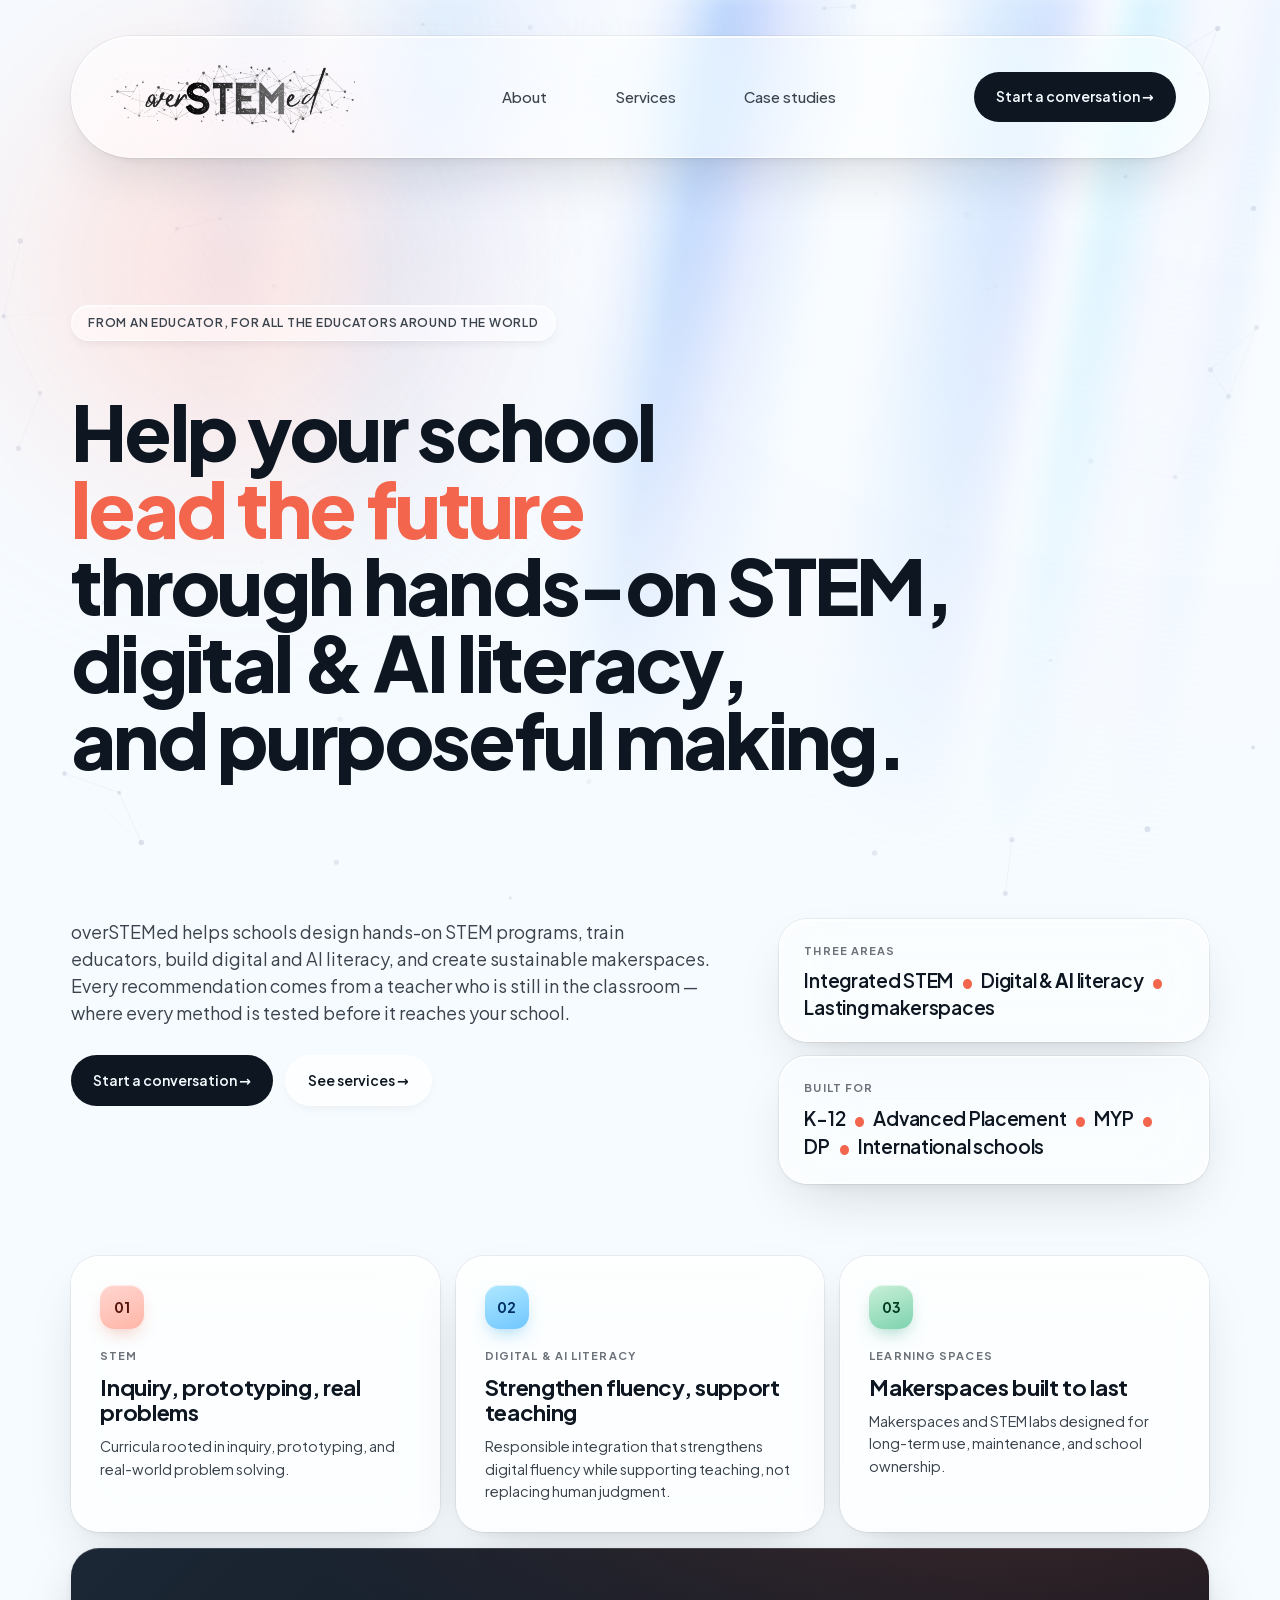
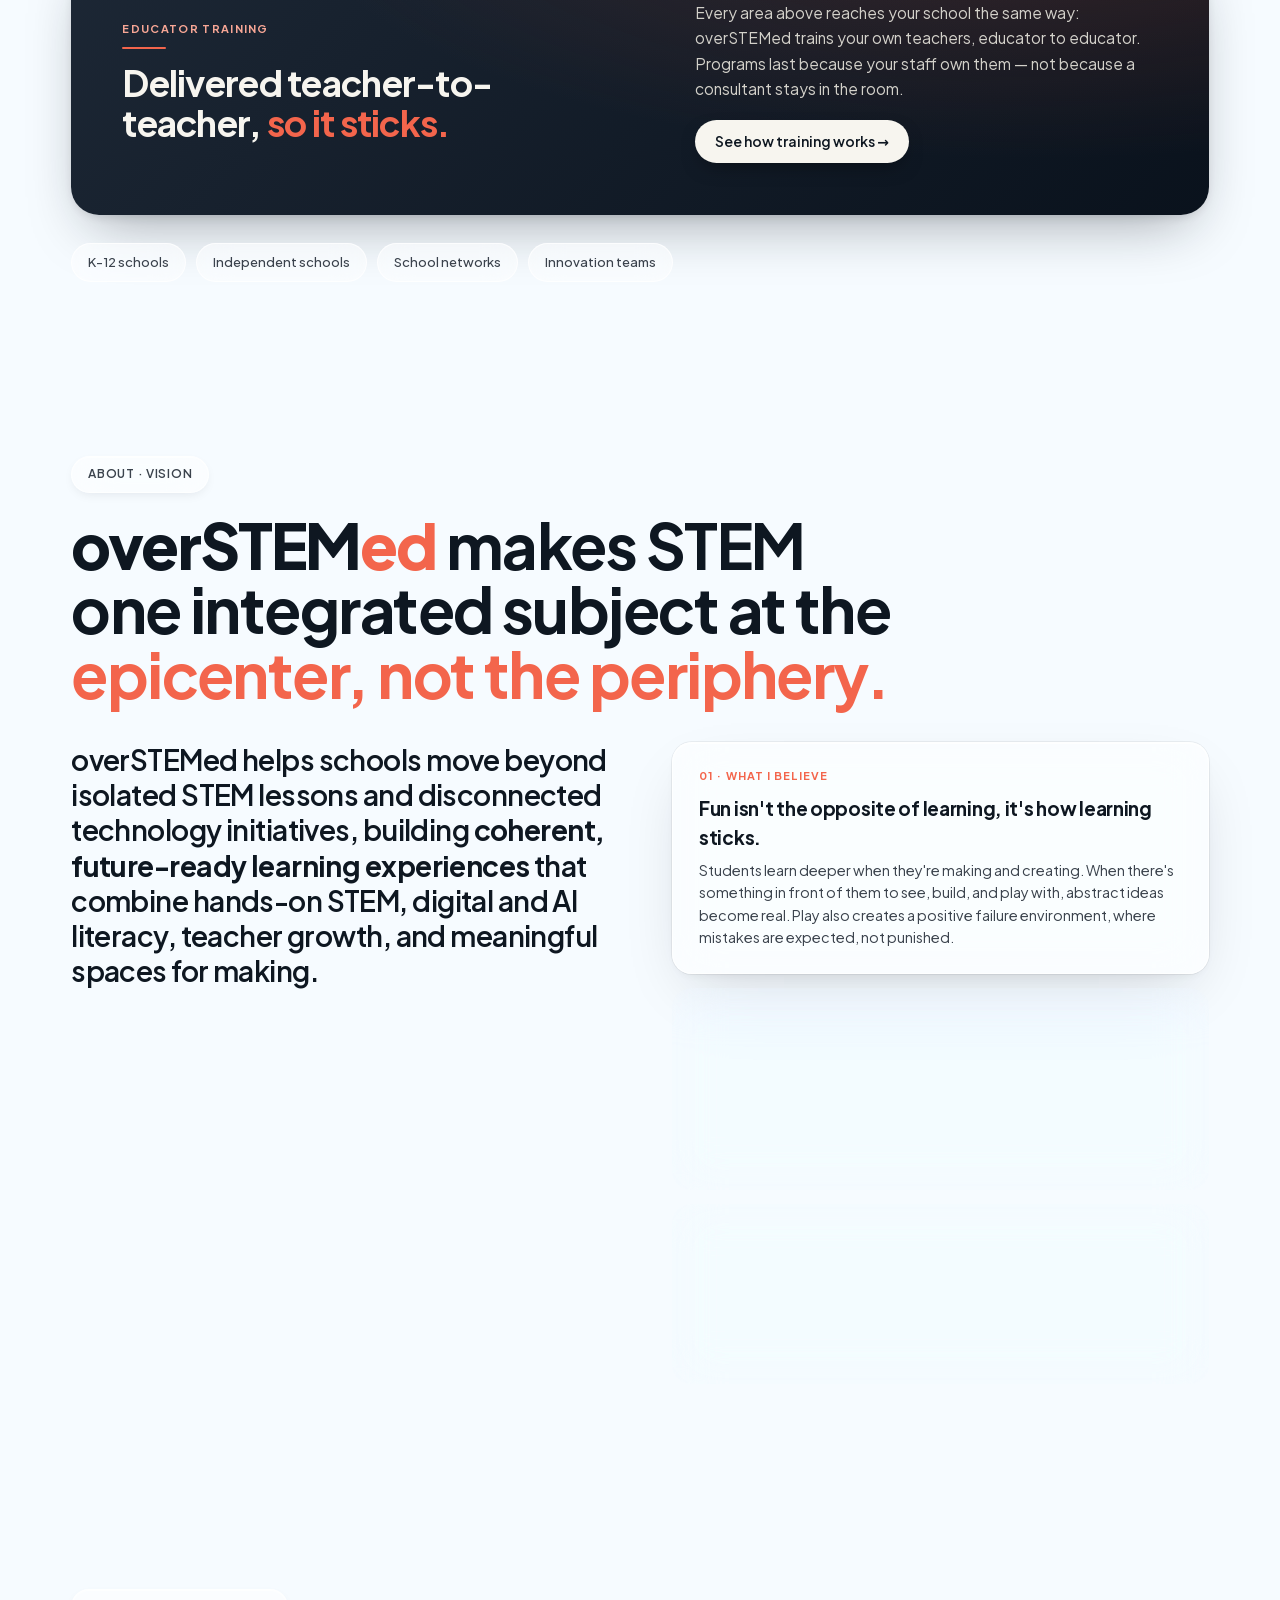
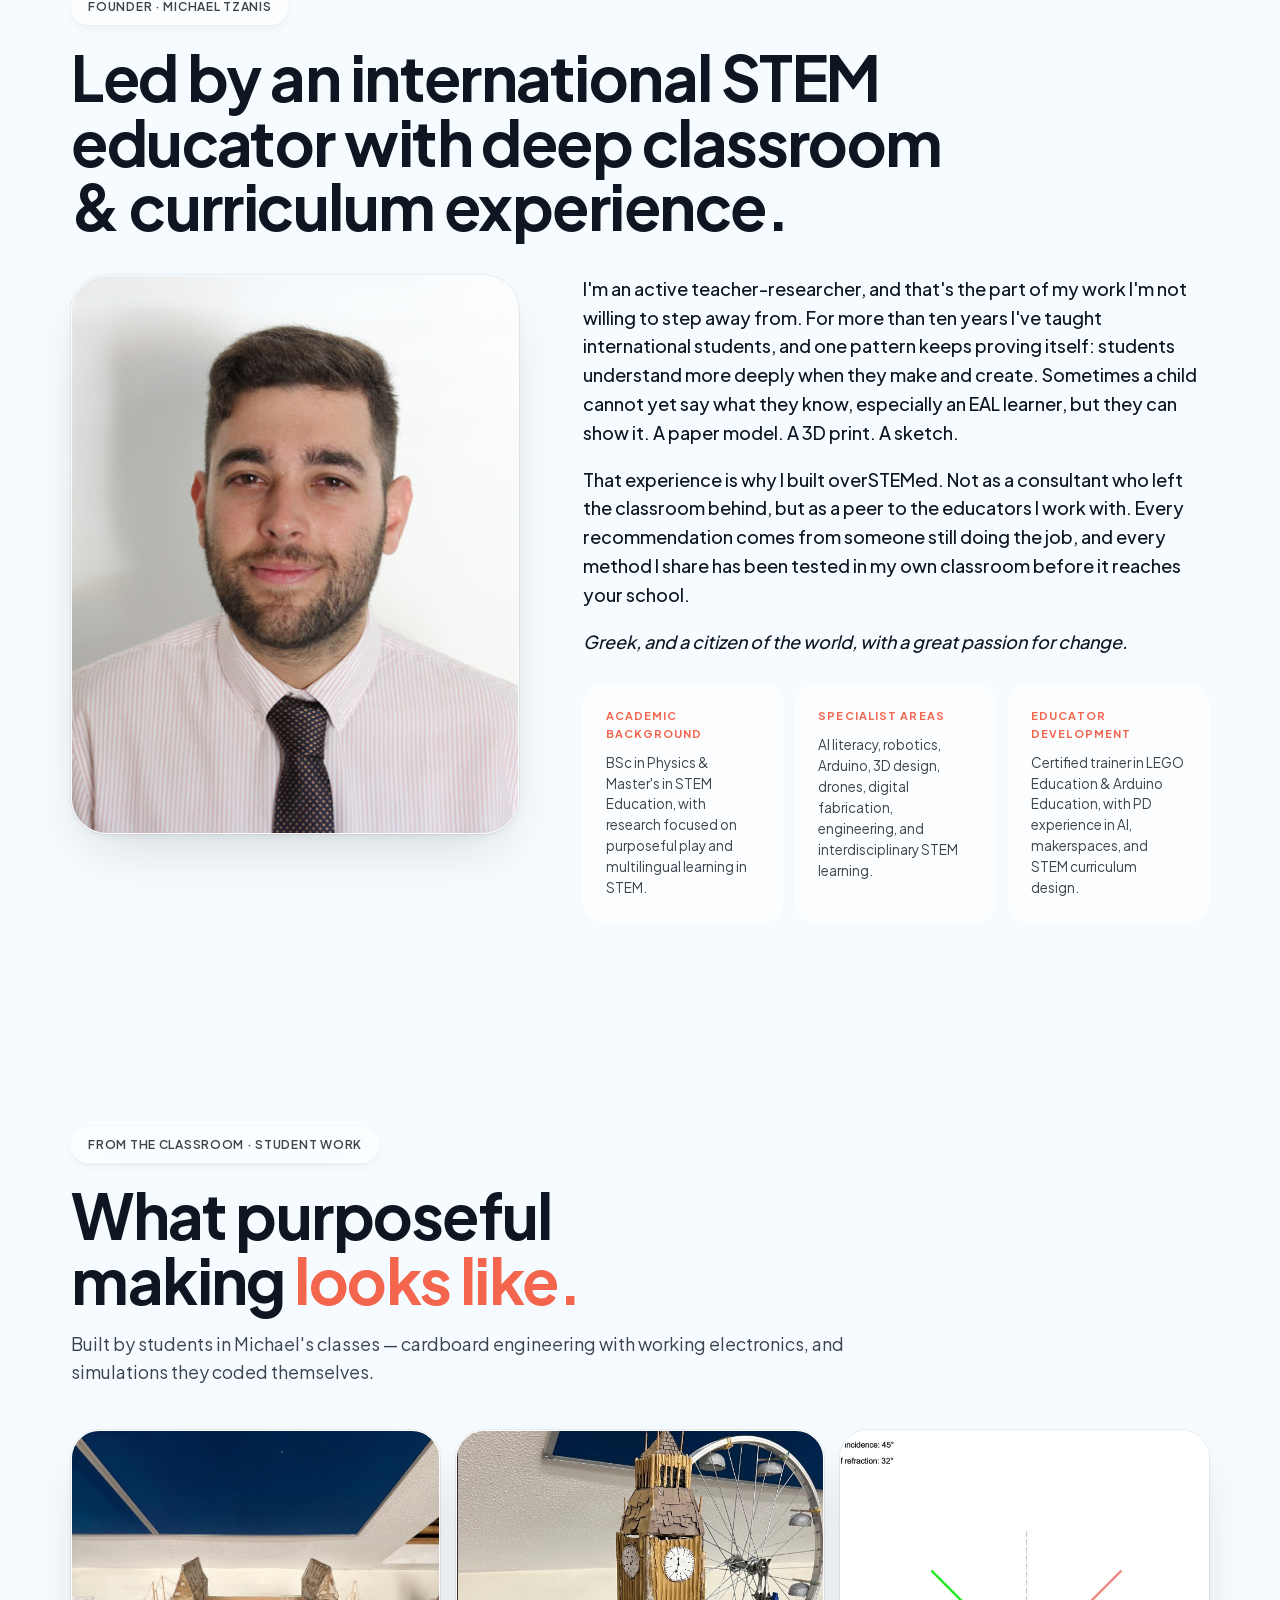
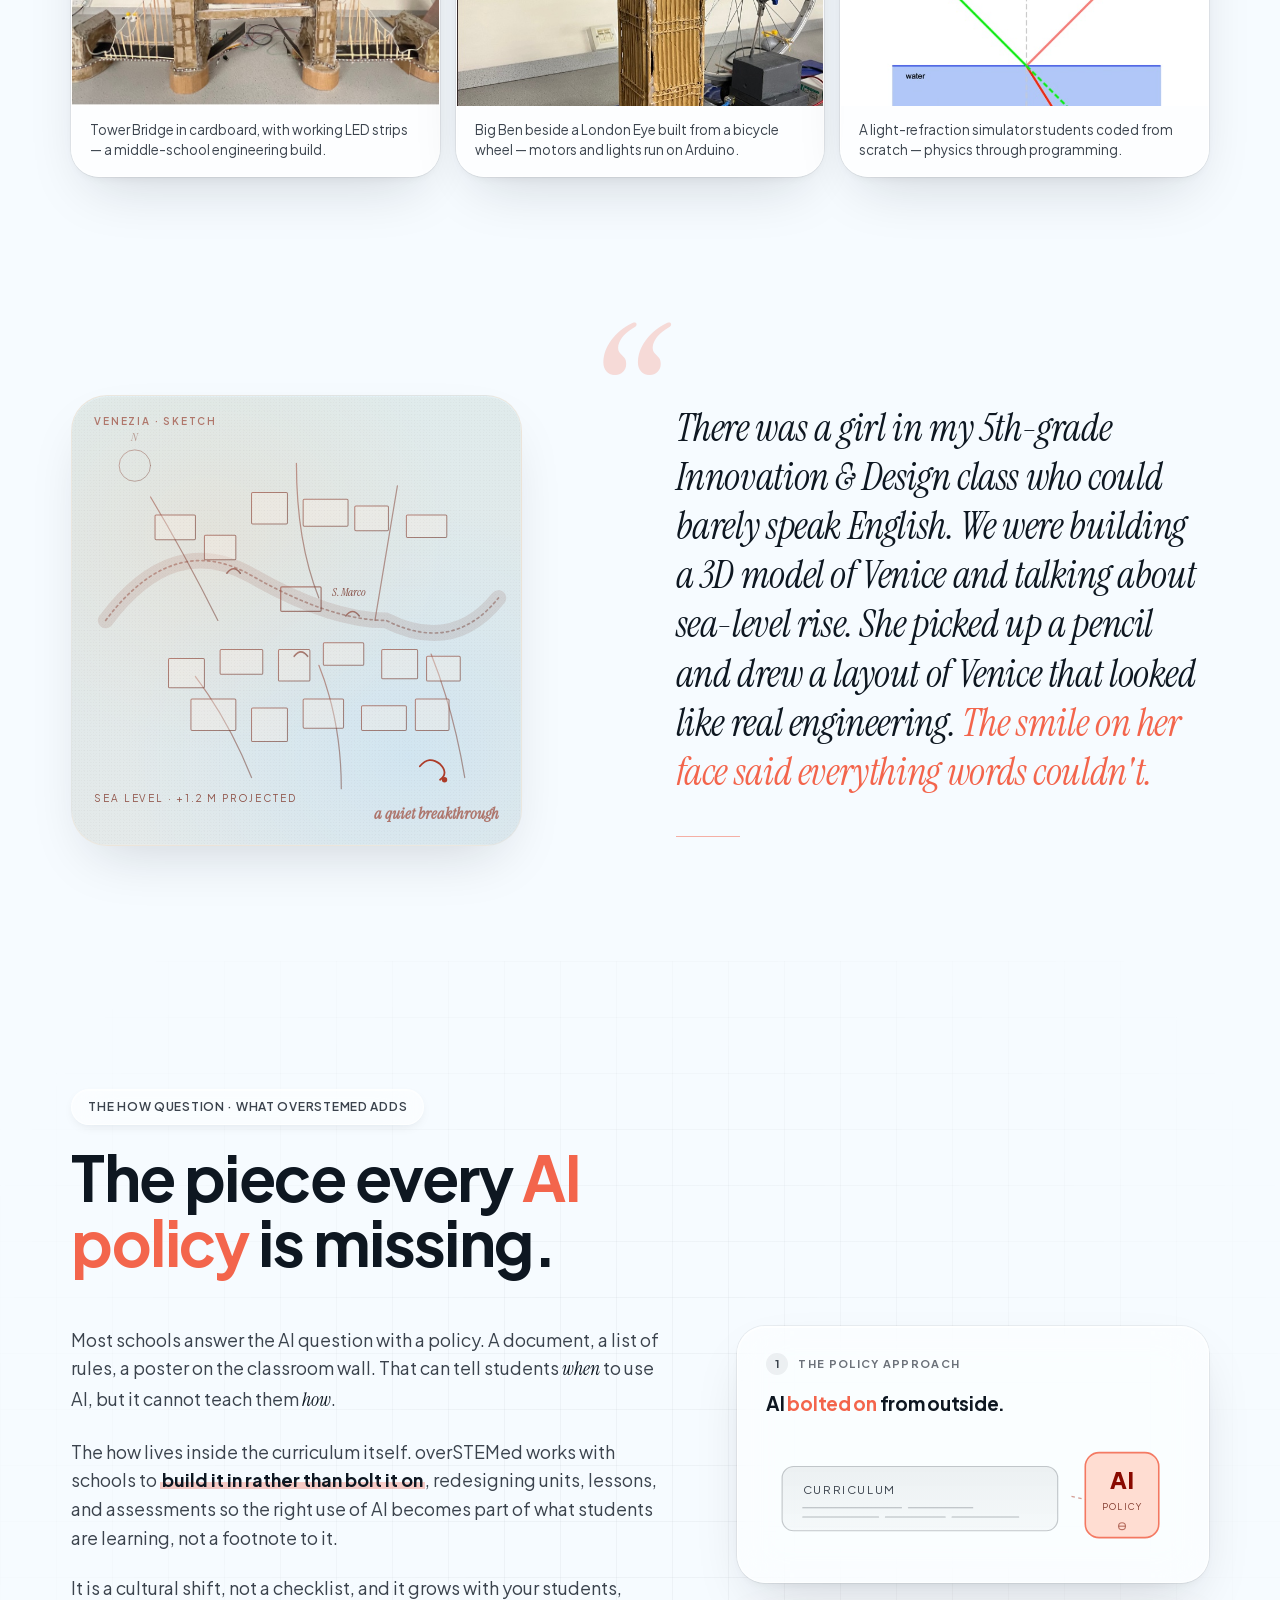
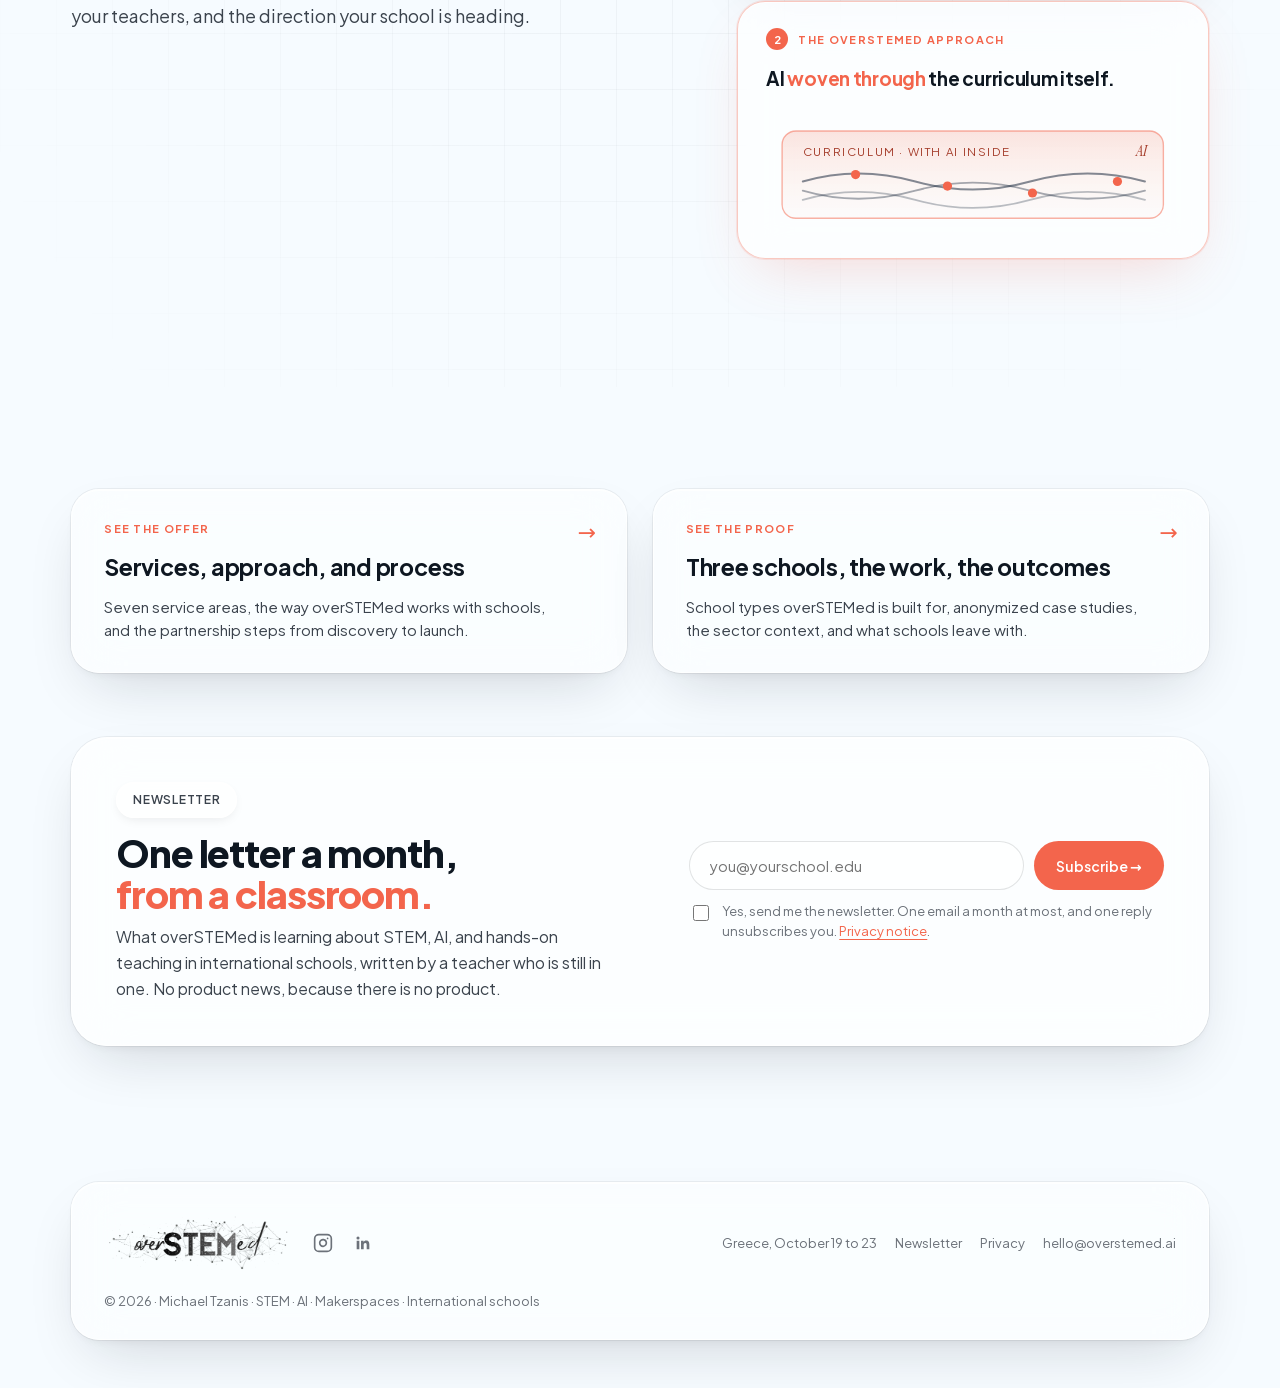
==== commit c0d55a53: "Newsletter heading in the hero's orange sans; popup copy one sentence per line Co-Authored-By: Claud" ====
--- a/index.html
+++ b/index.html
@@ -26,7 +26,7 @@
 <meta name="twitter:description" content="Playful STEM. Purposeful AI. Future-ready schools. overSTEMed helps educators design hands-on curricula, train teachers, and build makerspaces." />
 <meta name="twitter:image" content="https://overstemed.ai/social-card.png" />
 <link rel="stylesheet" href="/fonts.css?v=1" />
-<link rel="stylesheet" href="/page-styles.css?v=5">
+<link rel="stylesheet" href="/page-styles.css?v=6">
 </head>
 <body id="top">
 
@@ -38,7 +38,7 @@
 
 <!-- ───── Drifting node-network ───── -->
 <canvas class="nodes-canvas" aria-hidden="true"></canvas>
-<script defer src="/page-scripts.js?v=2"></script>
+<script defer src="/page-scripts.js?v=3"></script>
 
 <!-- ───── Logo SVG symbol (reused) ───── -->
 <svg width="0" height="0" style="position:absolute" aria-hidden="true">
@@ -447,7 +447,7 @@
     <div class="news-card">
       <div class="news-copy">
         <span class="eyebrow"><span><span class="dot"></span><span>Newsletter</span></span></span>
-        <h2 id="newsletter-title">One letter a month, <span class="serif-i">from a classroom.</span></h2>
+        <h2 id="newsletter-title">One letter a month,<br /><em>from a classroom.</em></h2>
         <p>What overSTEMed is learning about STEM, AI, and hands-on teaching in international schools, written by a teacher who is still in one. No product news, because there is no product.</p>
       </div>
       <form class="news-form" name="newsletter" method="POST" action="https://formspree.io/f/mrejnqwq">
--- a/page-styles.css
+++ b/page-styles.css
@@ -1402,7 +1402,7 @@
   box-shadow: var(--glass-shadow);
 }
 .news-card h2 { margin: 14px 0 10px; font-size: clamp(26px, 3.4vw, 38px); line-height: 1.08; letter-spacing: -0.03em; font-weight: 800; }
-.news-card h2 .serif-i { font-family: var(--serif); font-style: italic; font-weight: 400; letter-spacing: -0.01em; color: var(--ed); }
+.news-card h2 em { font-style: normal; color: var(--ed); }
 .news-card p { margin: 0; font-size: 16px; line-height: 1.6; color: var(--ink-soft); max-width: 46ch; }
 .news-form { display: grid; gap: 12px; }
 .news-row { display: flex; gap: 10px; flex-wrap: wrap; }
@@ -1462,7 +1462,8 @@
 .tour-pop .dates { font-weight: 800; font-size: clamp(40px, 8vw, 64px); line-height: 1; letter-spacing: -0.04em; margin: 0; color: var(--ink); }
 .tour-pop .dates em { font-style: normal; color: var(--ed); }
 .tour-pop .cities { margin: 12px 0 0; font-weight: 800; font-size: clamp(18px, 3vw, 24px); letter-spacing: -0.015em; }
-.tour-pop .line { margin: 10px 0 0; font-size: 15px; line-height: 1.55; color: var(--ink-soft); max-width: 40ch; }
+.tour-pop .line { margin: 10px 0 0; font-size: 15px; line-height: 1.6; color: var(--ink-soft); }
+.tour-pop .line span { display: block; }
 .tour-pop .line strong { color: var(--ink); font-weight: 700; }
 .tour-pop .actions { display: flex; gap: 10px; flex-wrap: wrap; margin-top: 22px; align-items: center; }
 .tour-pop .later { background: none; border: none; cursor: pointer; font-family: var(--sans); font-size: 14px; font-weight: 600; color: var(--ink-mute); padding: 10px 6px; }
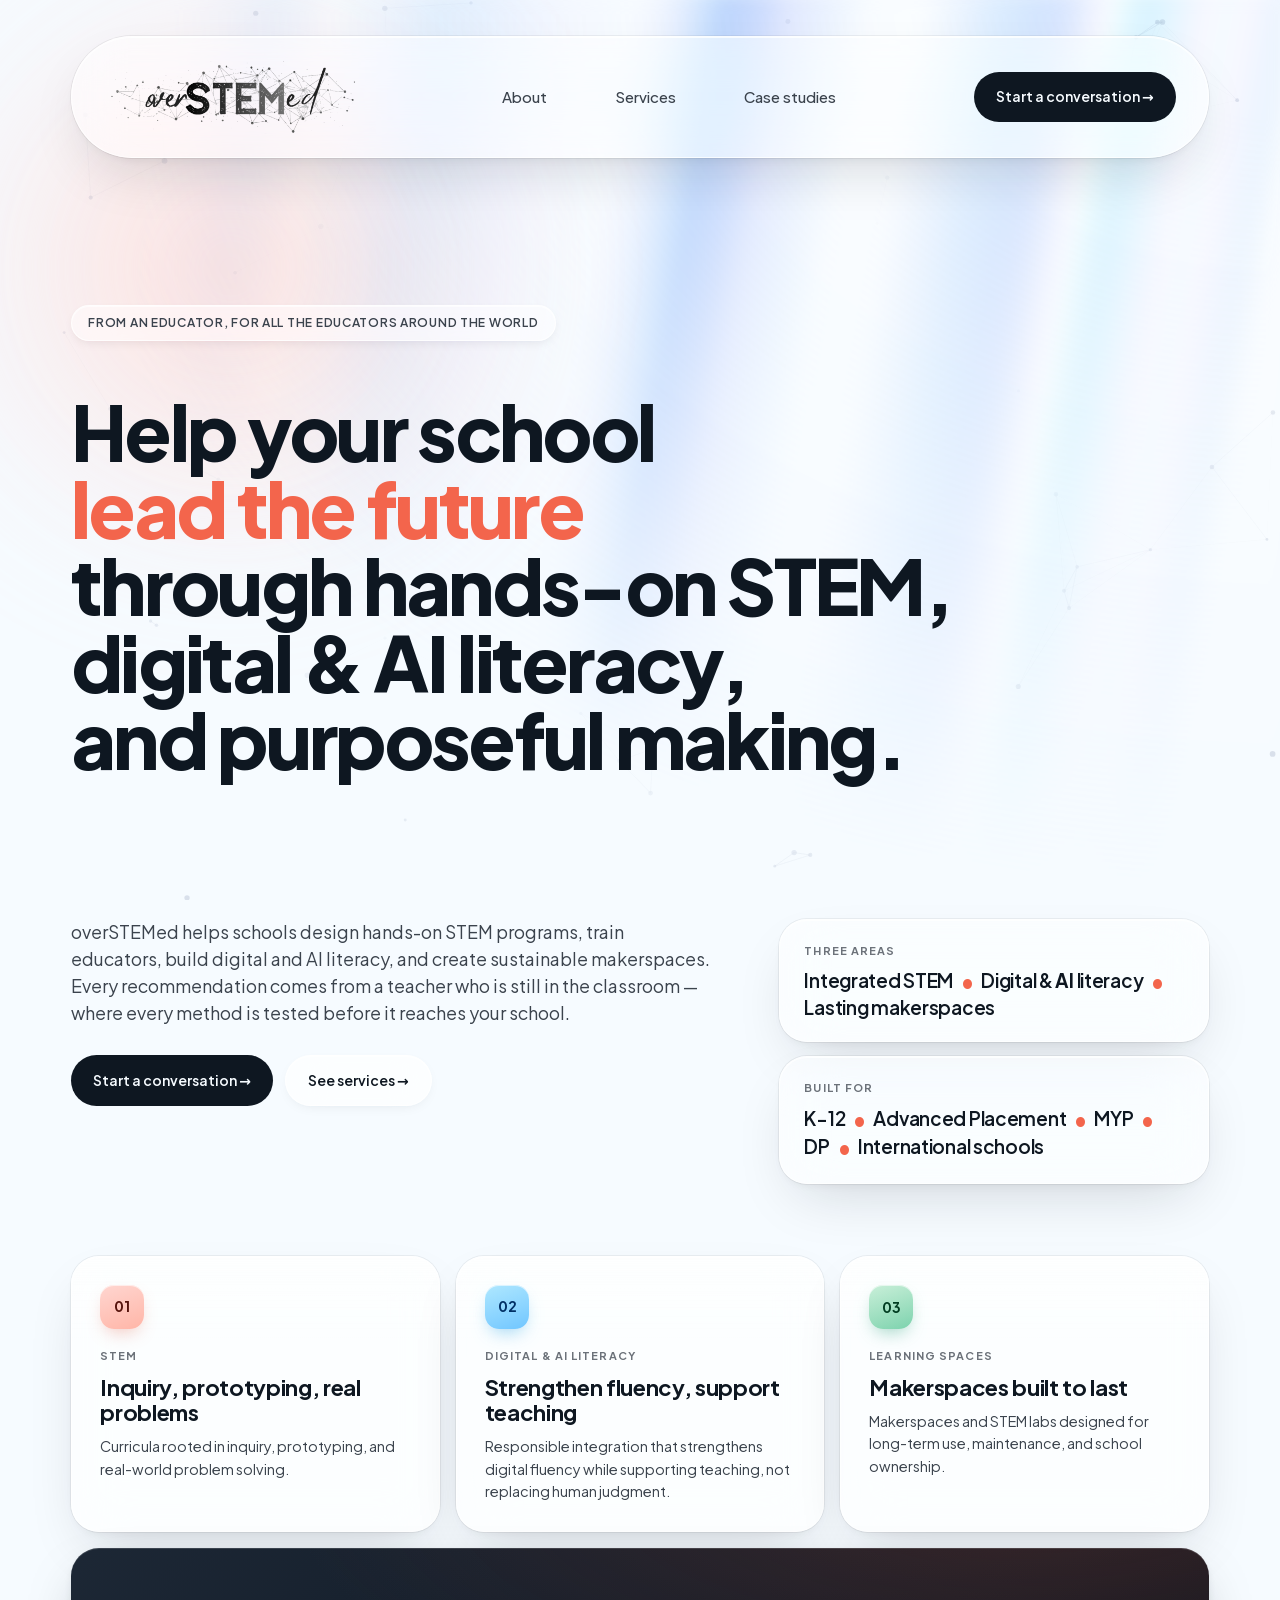
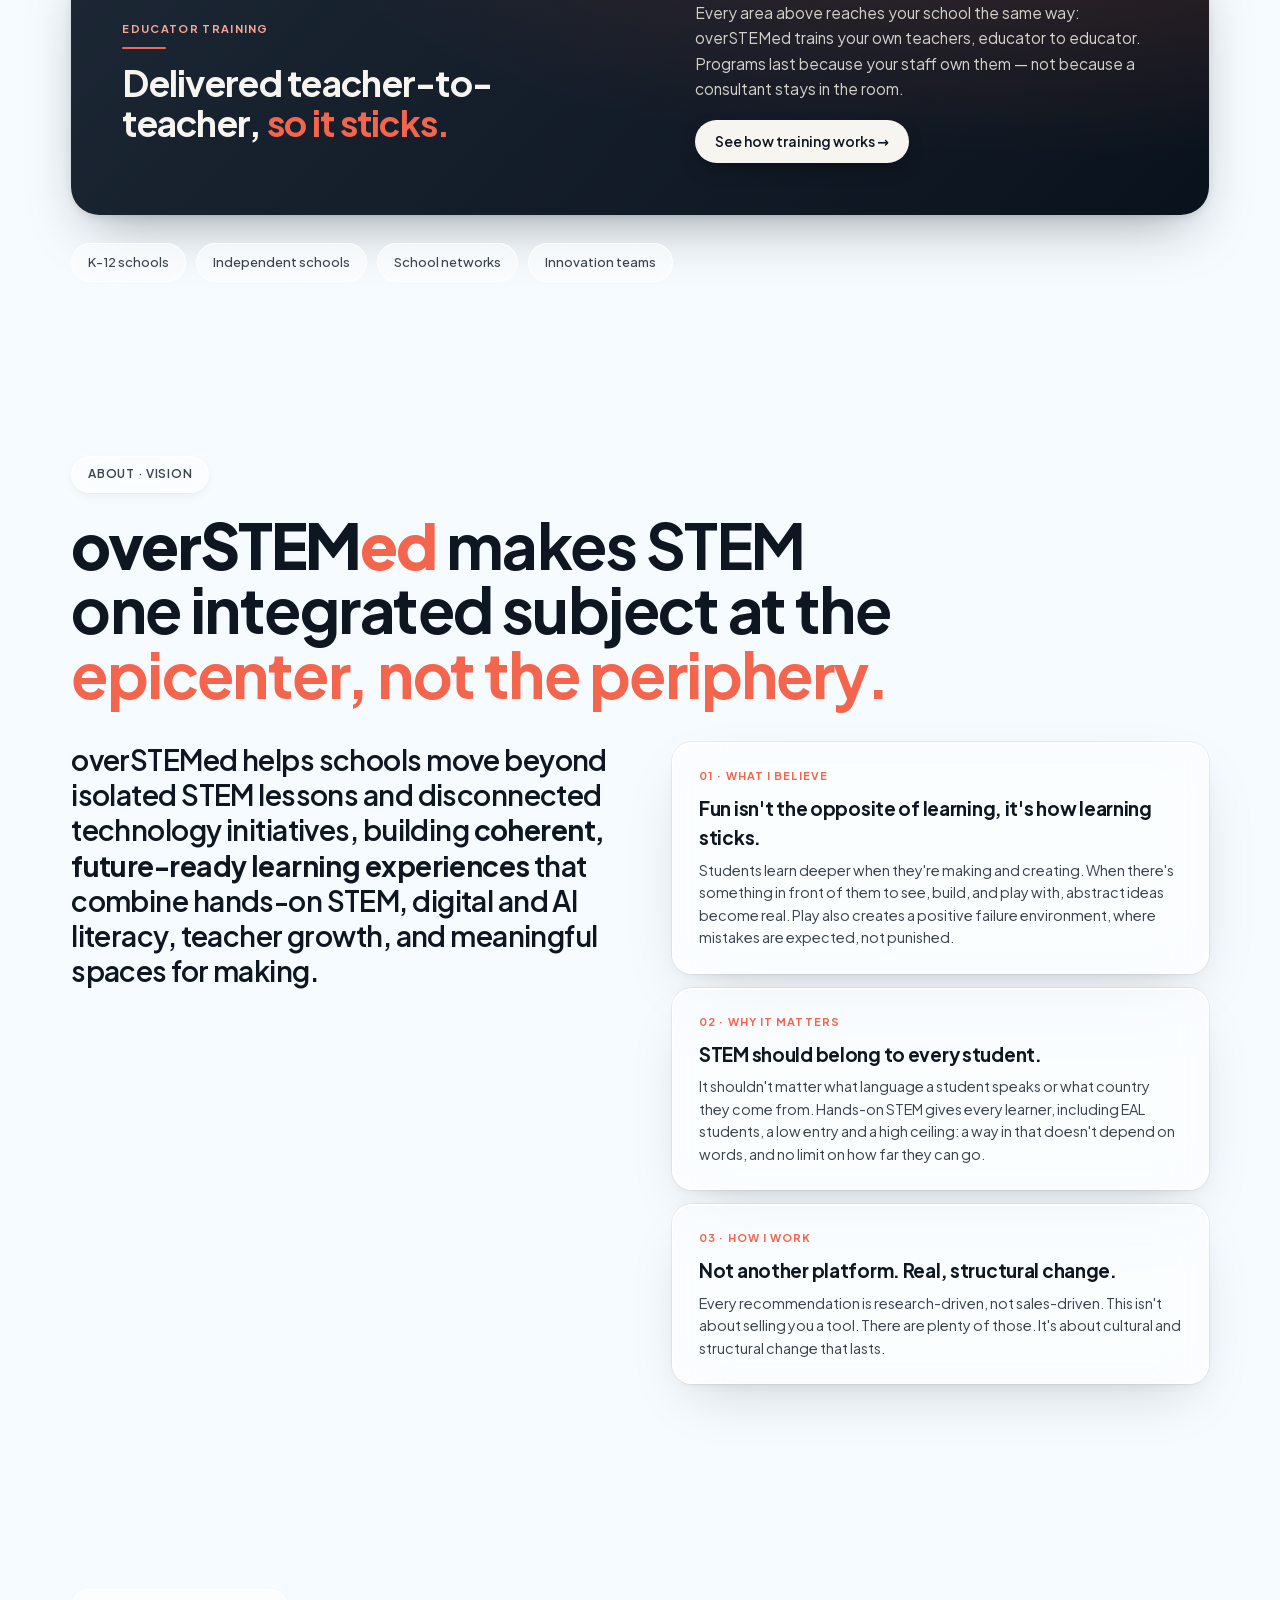
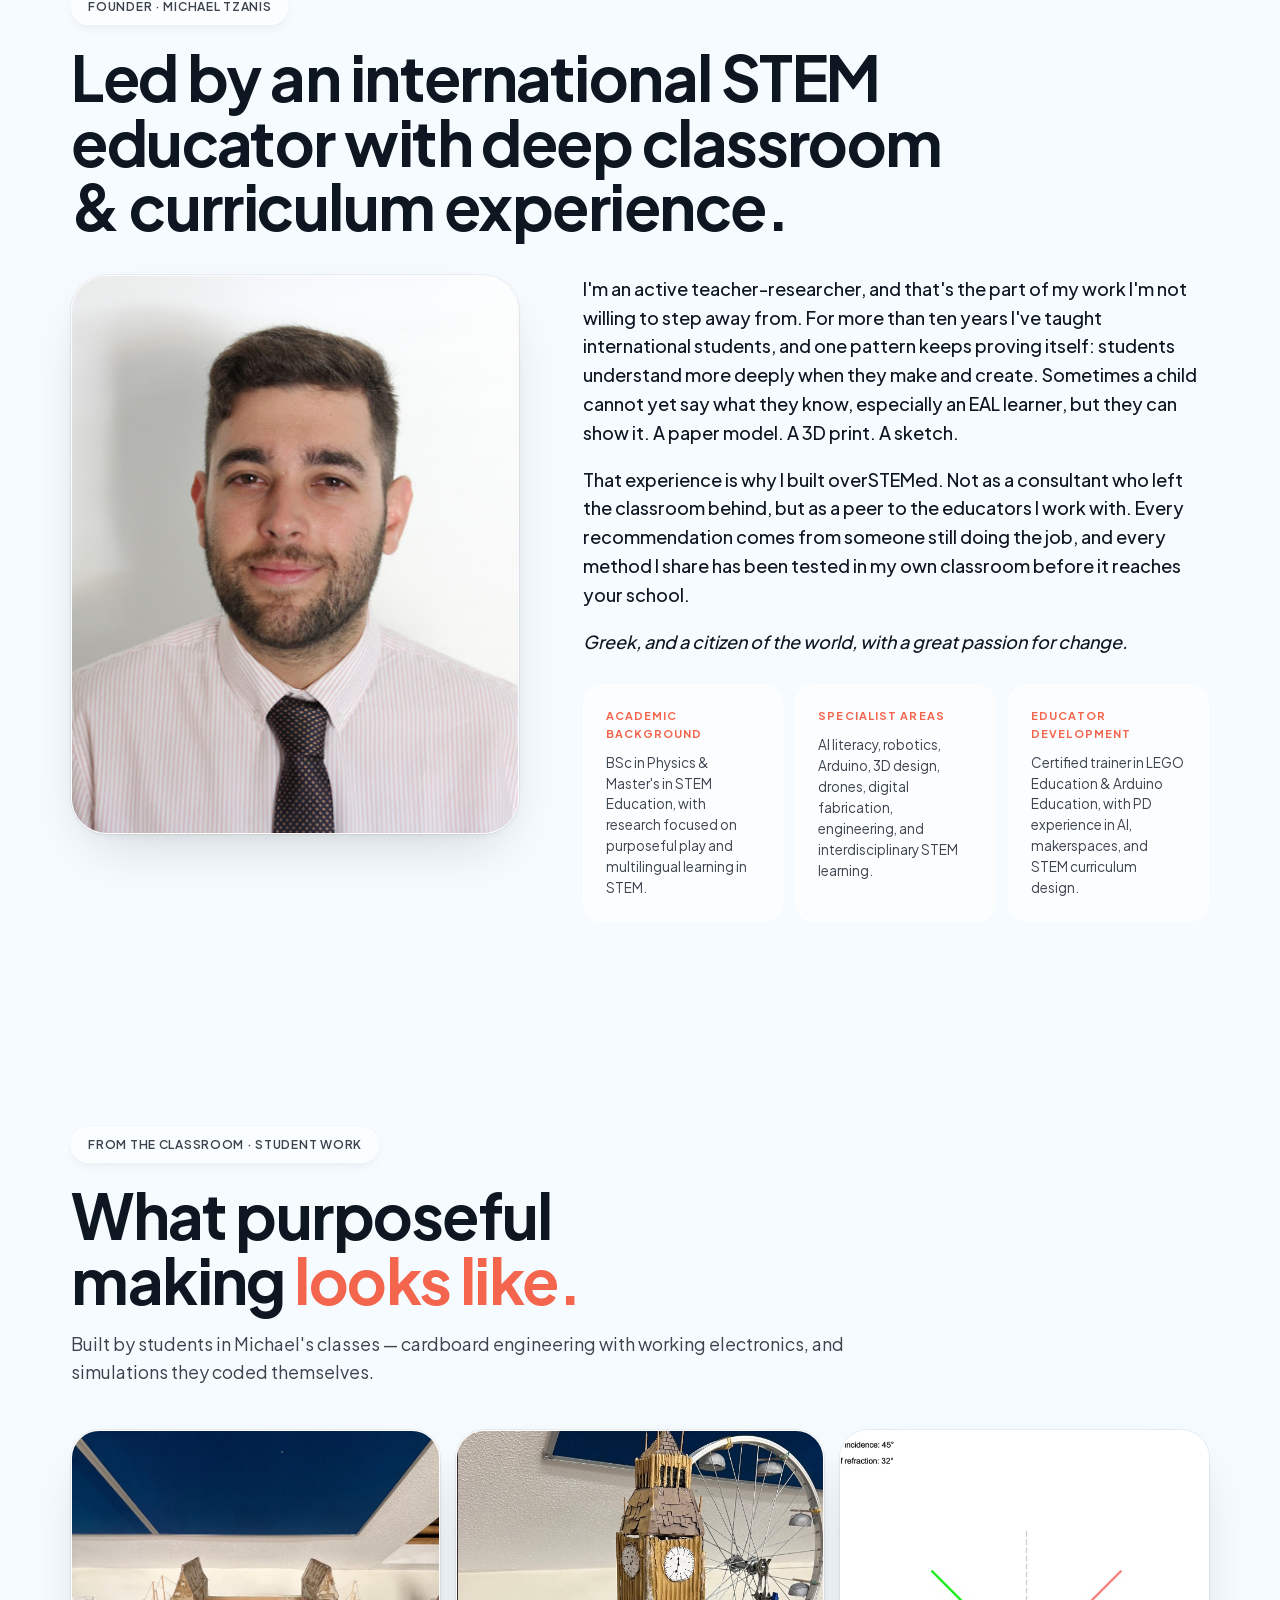
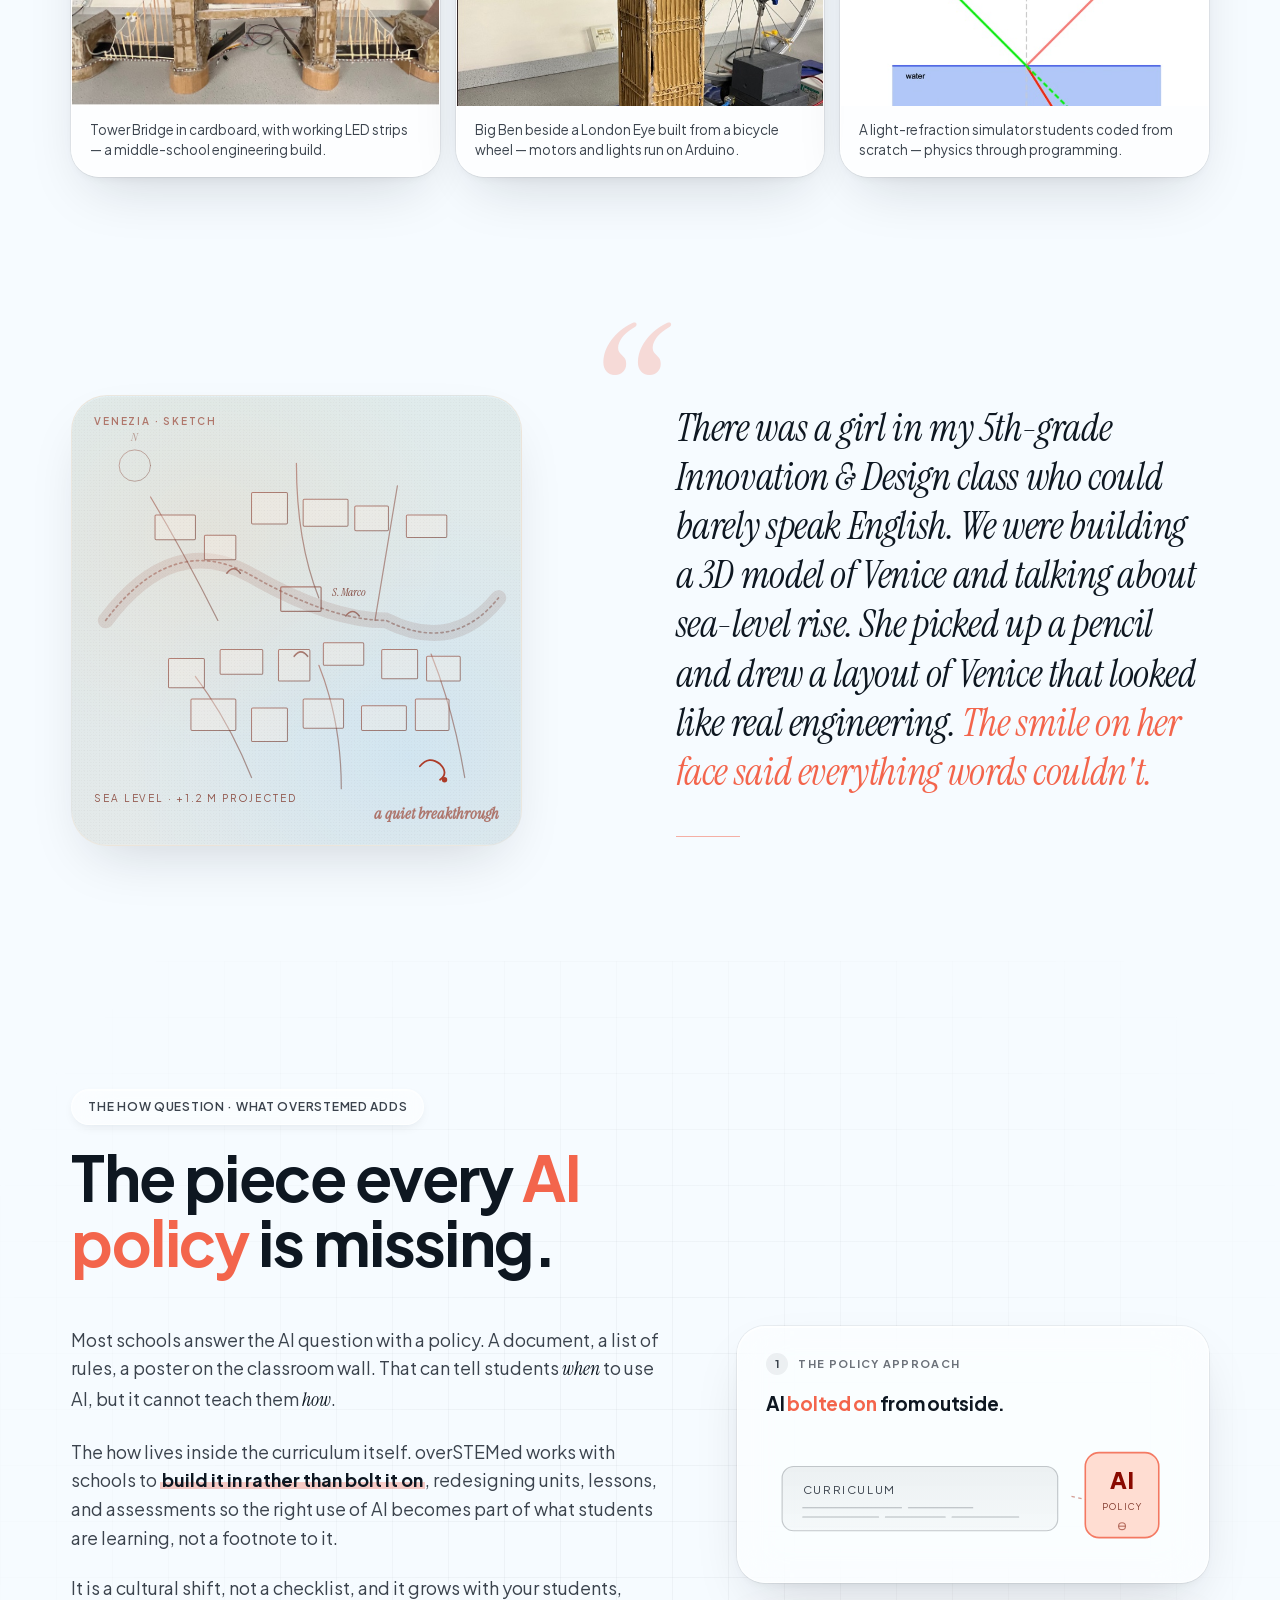
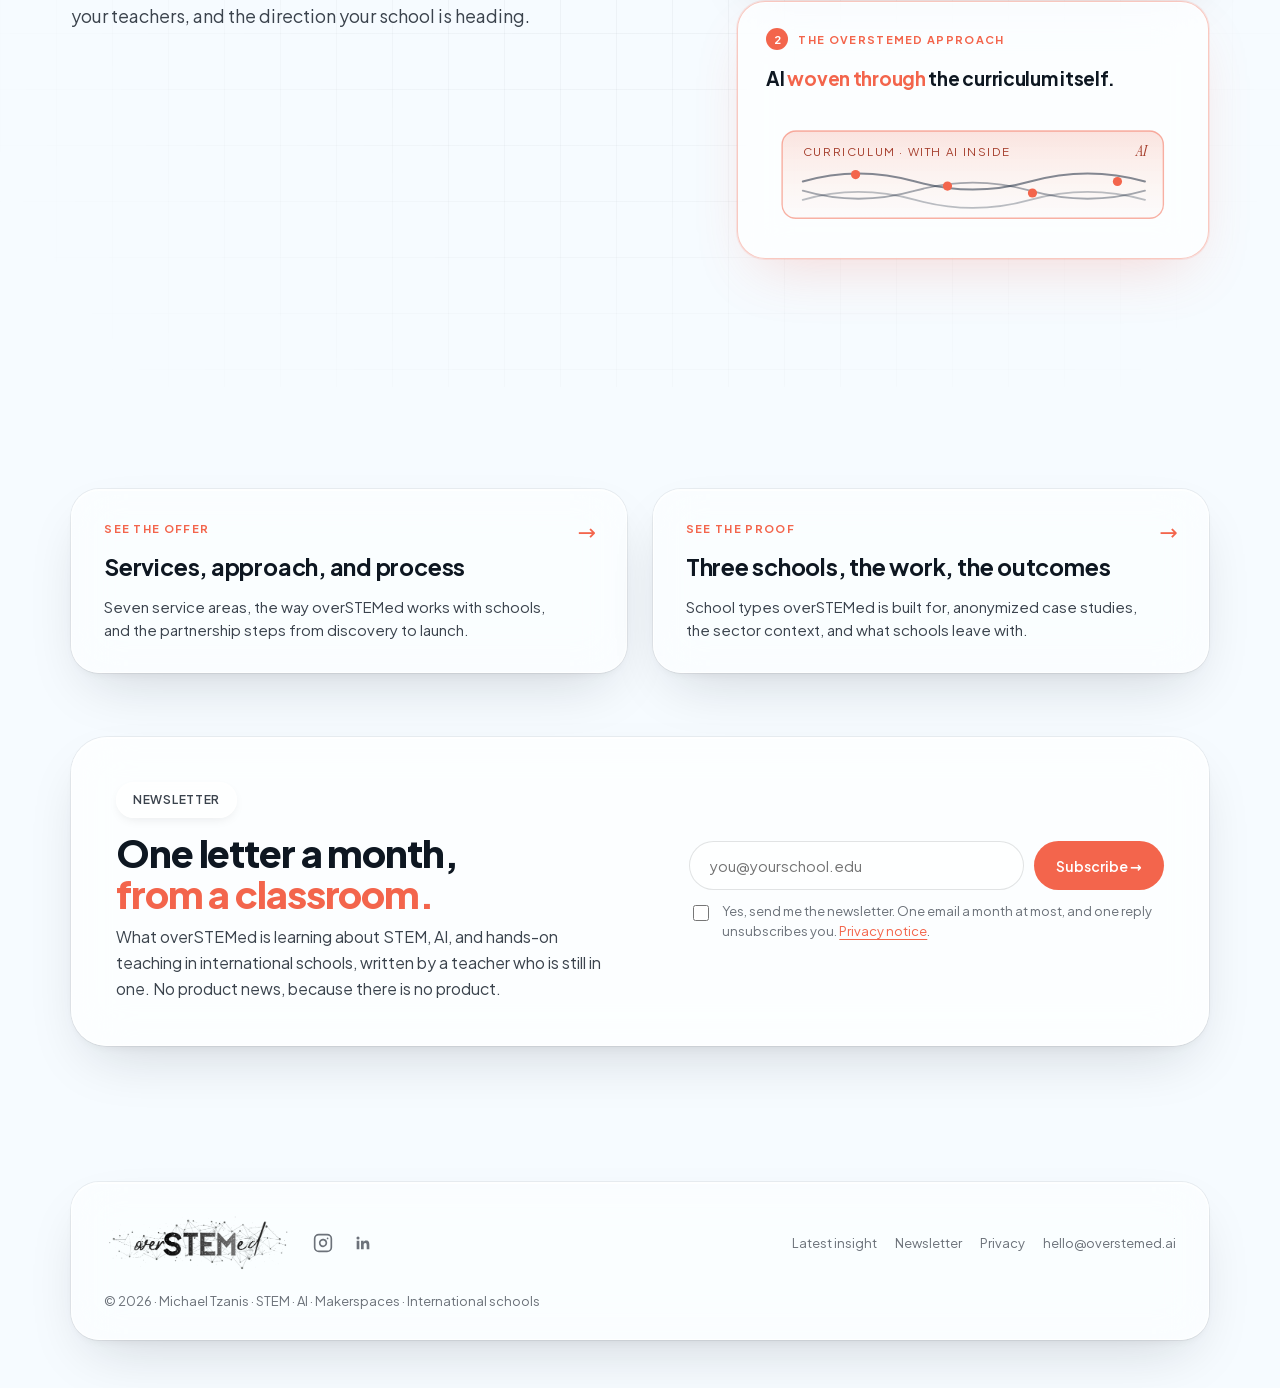
==== commit ba591510: "Insight: Students can't always tell when AI did the thinking (Nov 2026) New article at /insights/whe" ====
--- a/index.html
+++ b/index.html
@@ -489,7 +489,7 @@
         </div>
       </div>
       <div class="foot-links">
-        <a href="/greece/">Greece, October 19 to 23</a>
+        <a href="/insights/when-ai-does-the-thinking/">Latest insight</a>
         <a href="#newsletter">Newsletter</a>
         <a href="/privacy/">Privacy</a>
         <a href="mailto:hello@overstemed.ai">hello@overstemed.ai</a>
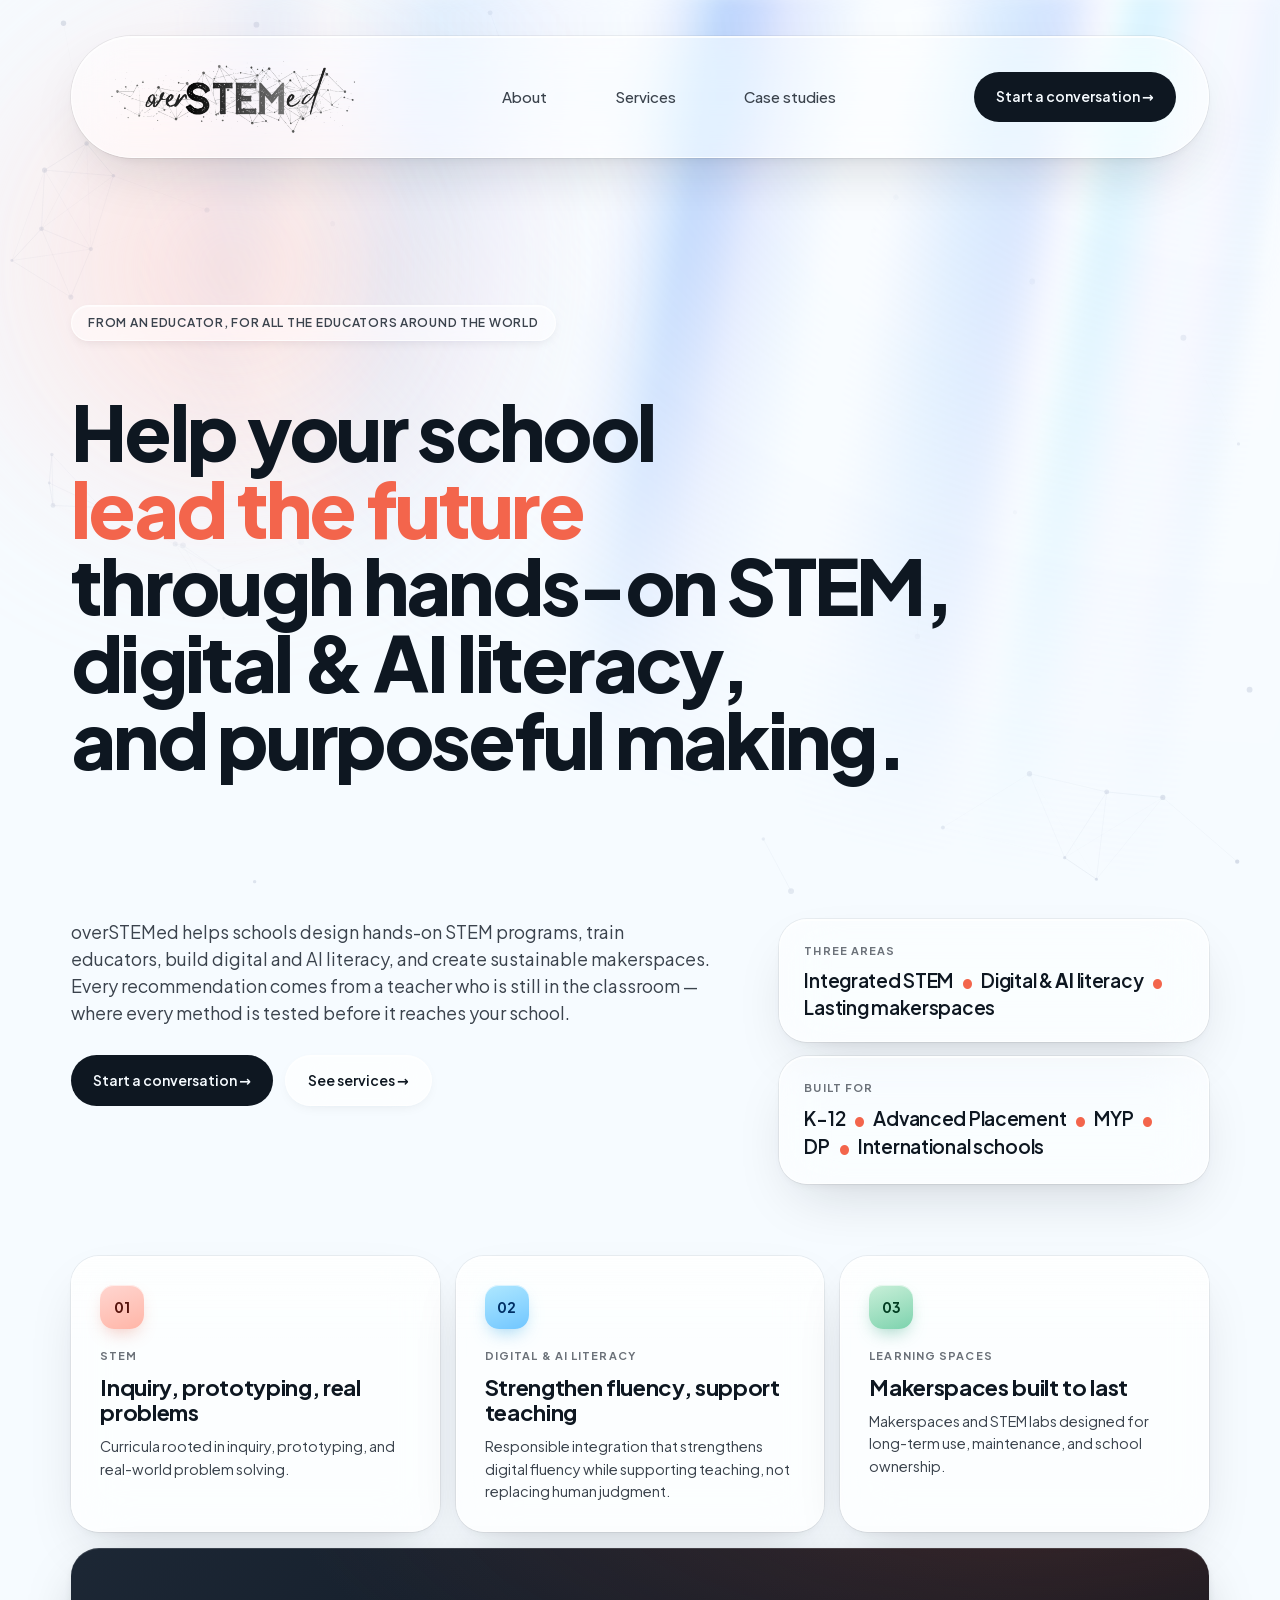
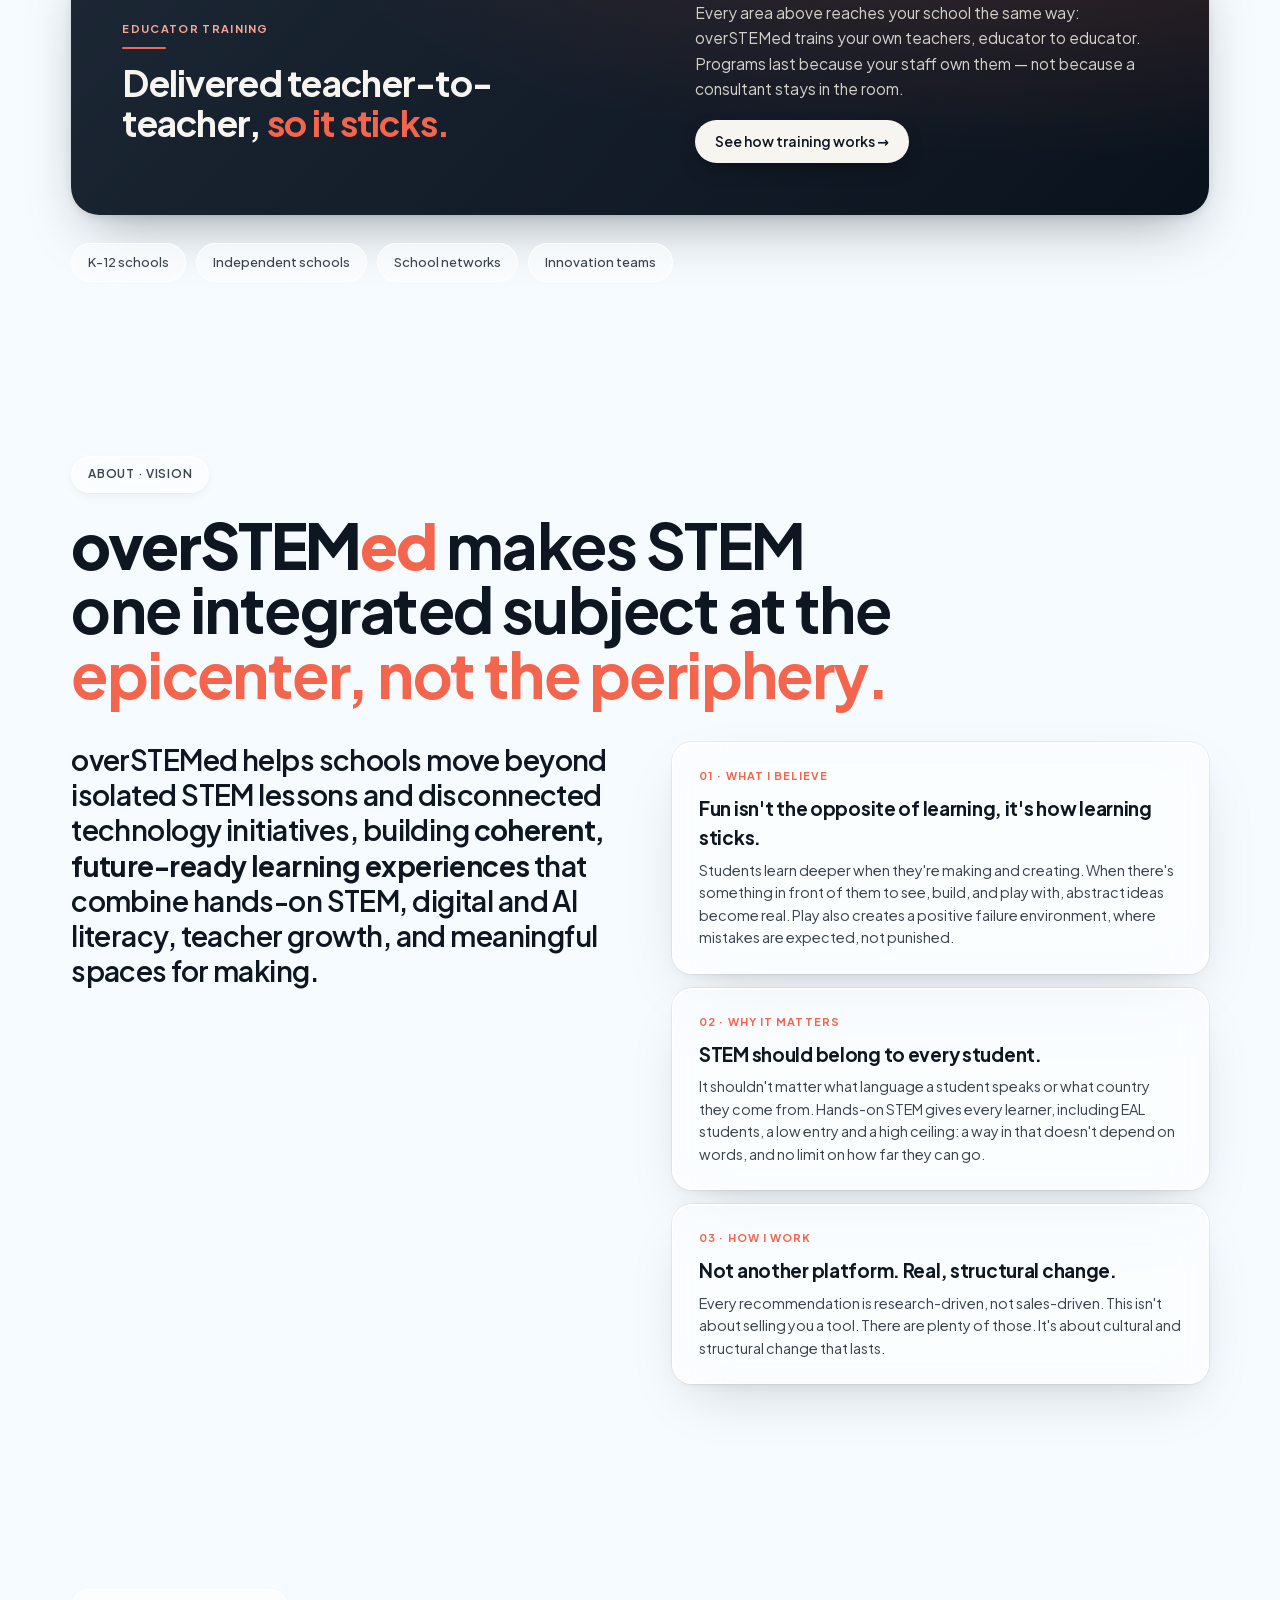
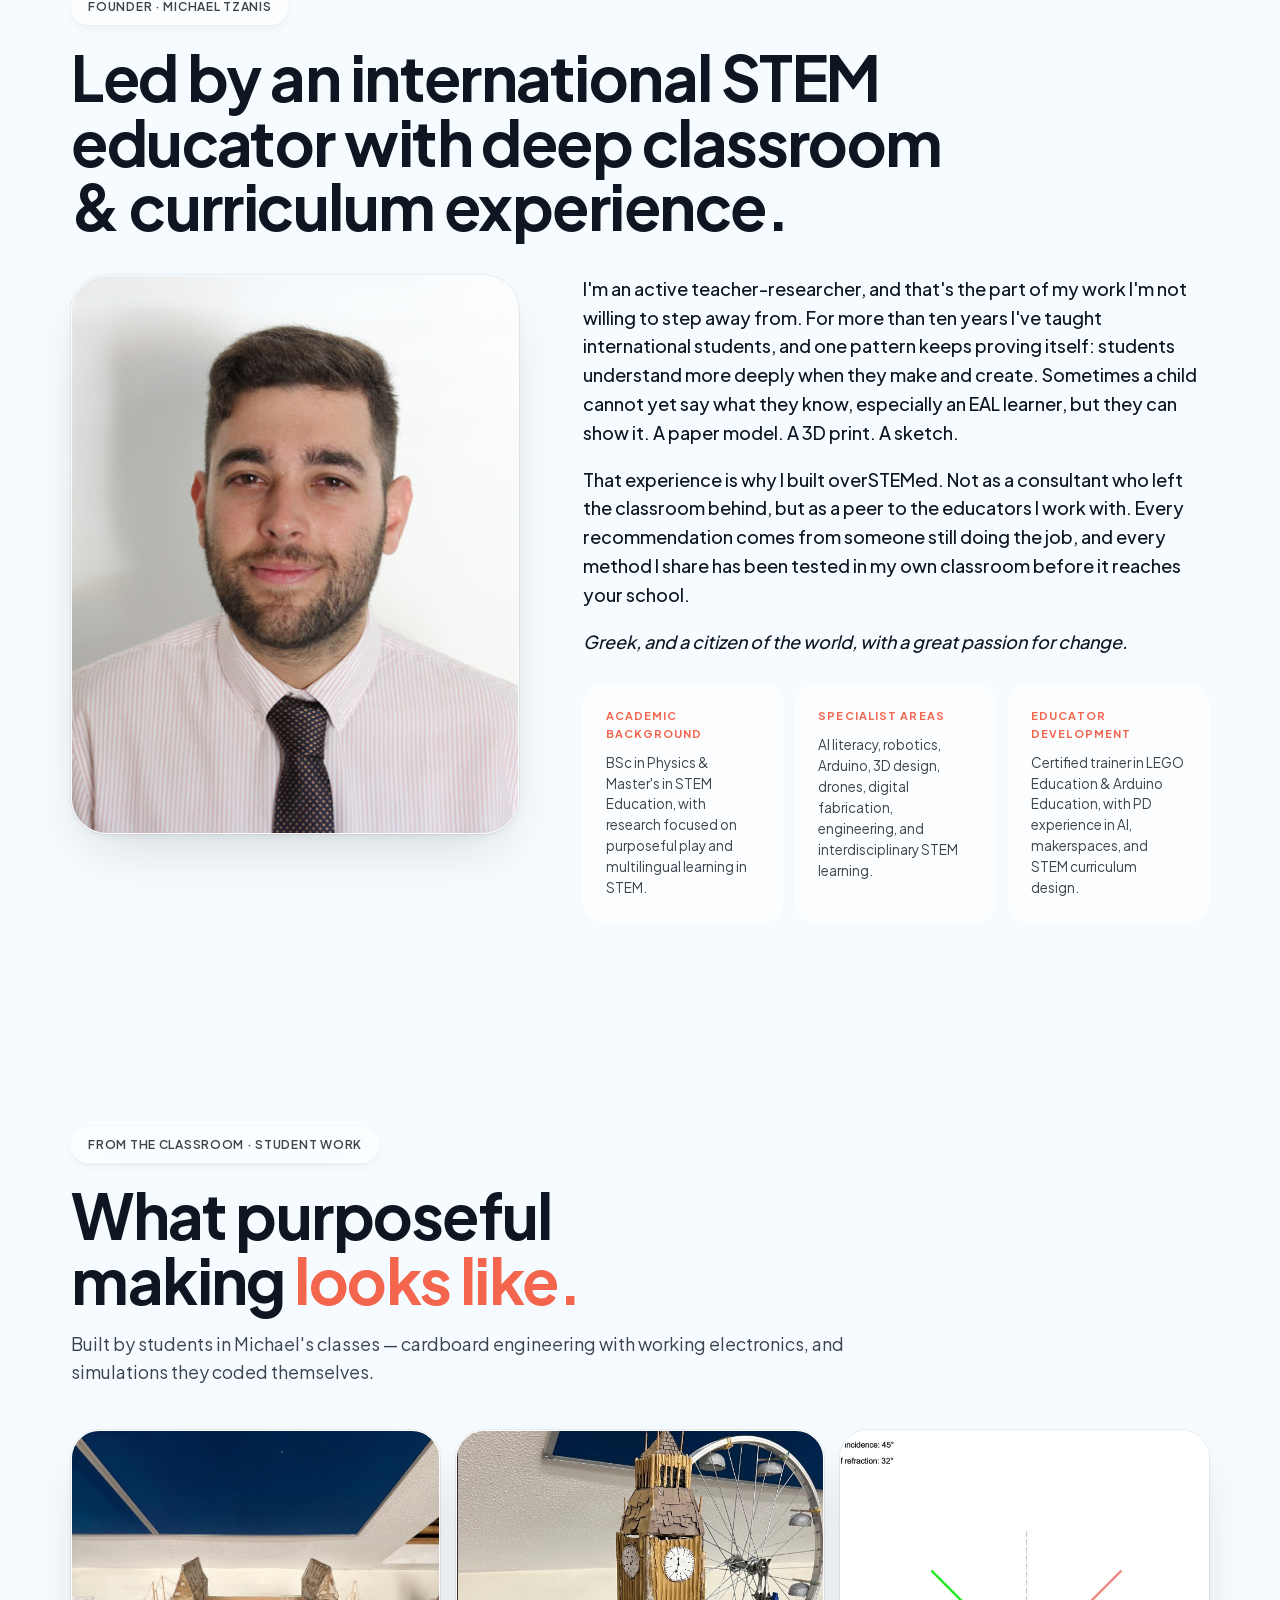
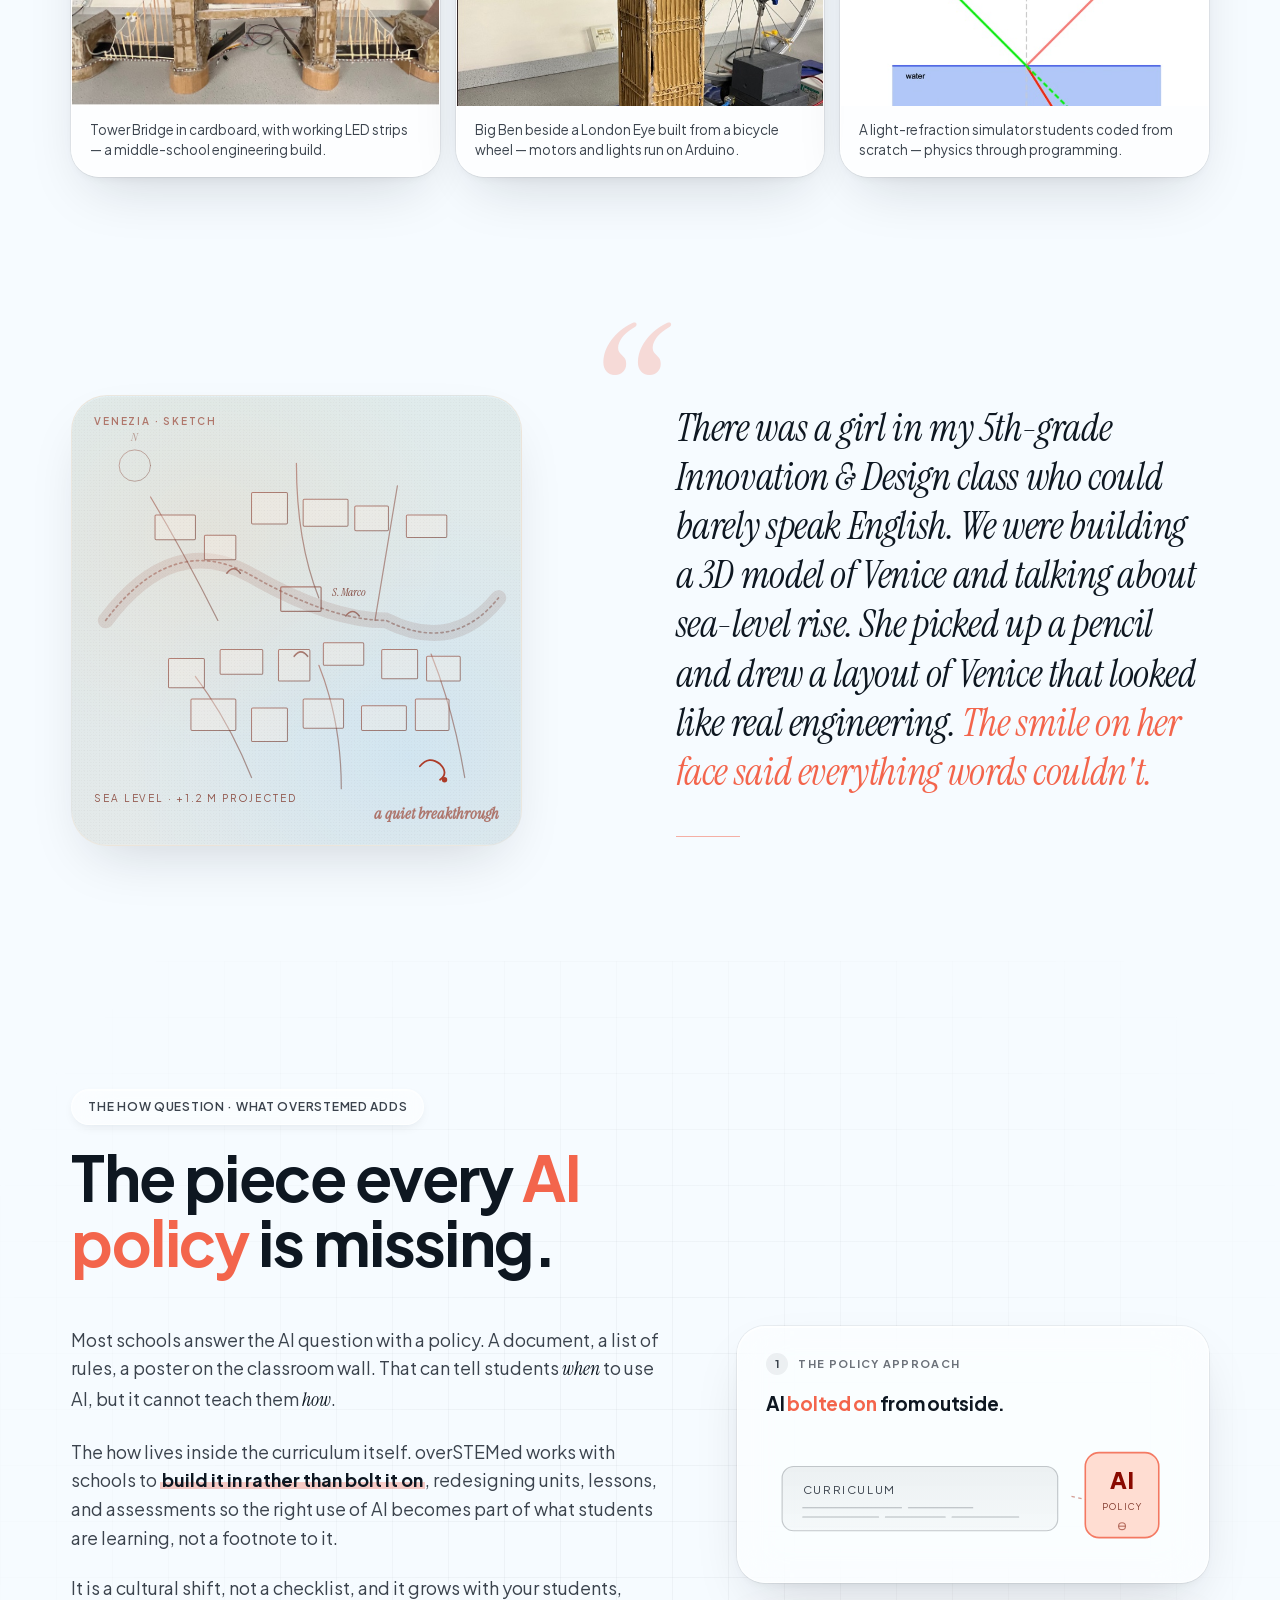
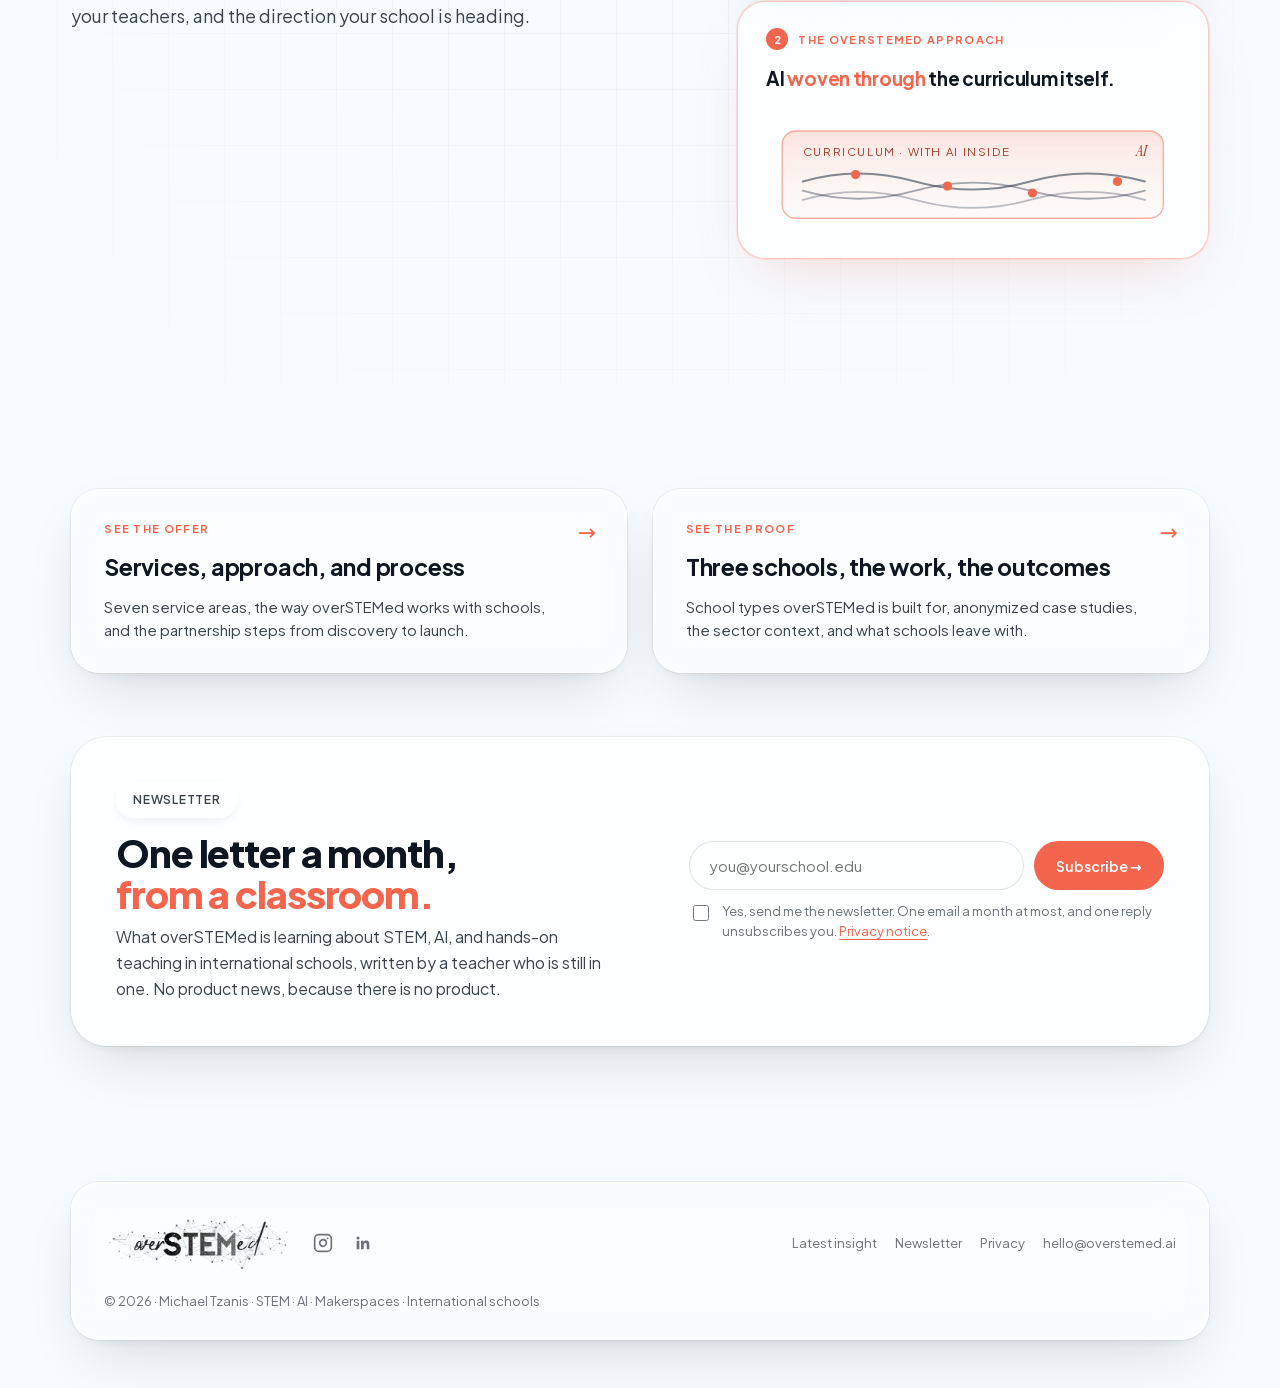
==== commit 3f7da268: "Newsletter signup: move from Formspree to Buttondown - Newsletter forms on all pages now post to But" ====
--- a/index.html
+++ b/index.html
@@ -450,11 +450,7 @@
         <h2 id="newsletter-title">One letter a month,<br /><em>from a classroom.</em></h2>
         <p>What overSTEMed is learning about STEM, AI, and hands-on teaching in international schools, written by a teacher who is still in one. No product news, because there is no product.</p>
       </div>
-      <form class="news-form" name="newsletter" method="POST" action="https://formspree.io/f/mrejnqwq">
-        <input type="hidden" name="_subject" value="overSTEMed: newsletter signup" />
-        <input type="hidden" name="_next" value="https://overstemed.ai/?subscribed=1" />
-        <input type="hidden" name="List" value="overSTEMed newsletter" />
-        <input type="text" name="_gotcha" tabindex="-1" autocomplete="off" class="hp" aria-hidden="true" />
+      <form class="news-form" name="newsletter" method="POST" action="https://buttondown.com/api/emails/embed-subscribe/overstemed">
         <label class="sr-only" for="news-email">Email</label>
         <div class="news-row">
           <input id="news-email" name="email" type="email" placeholder="you@yourschool.edu" required autocomplete="email" />
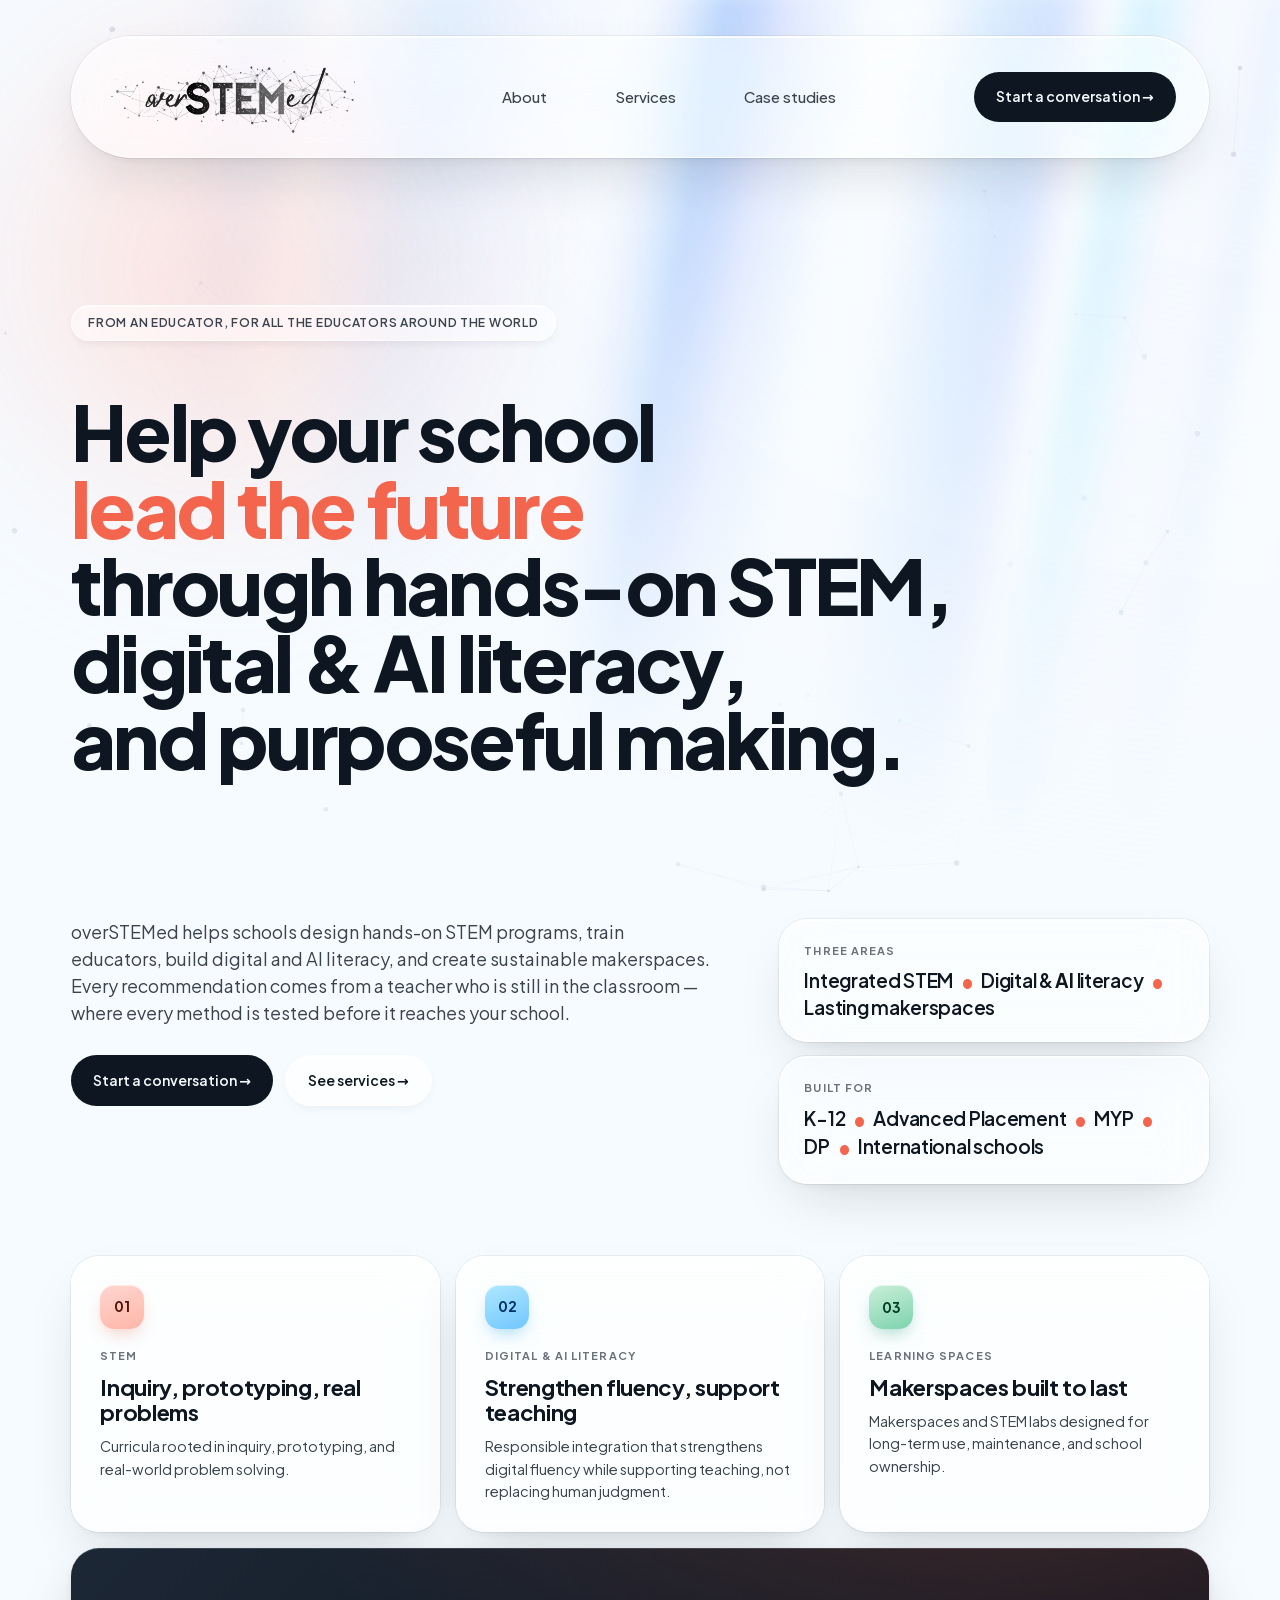
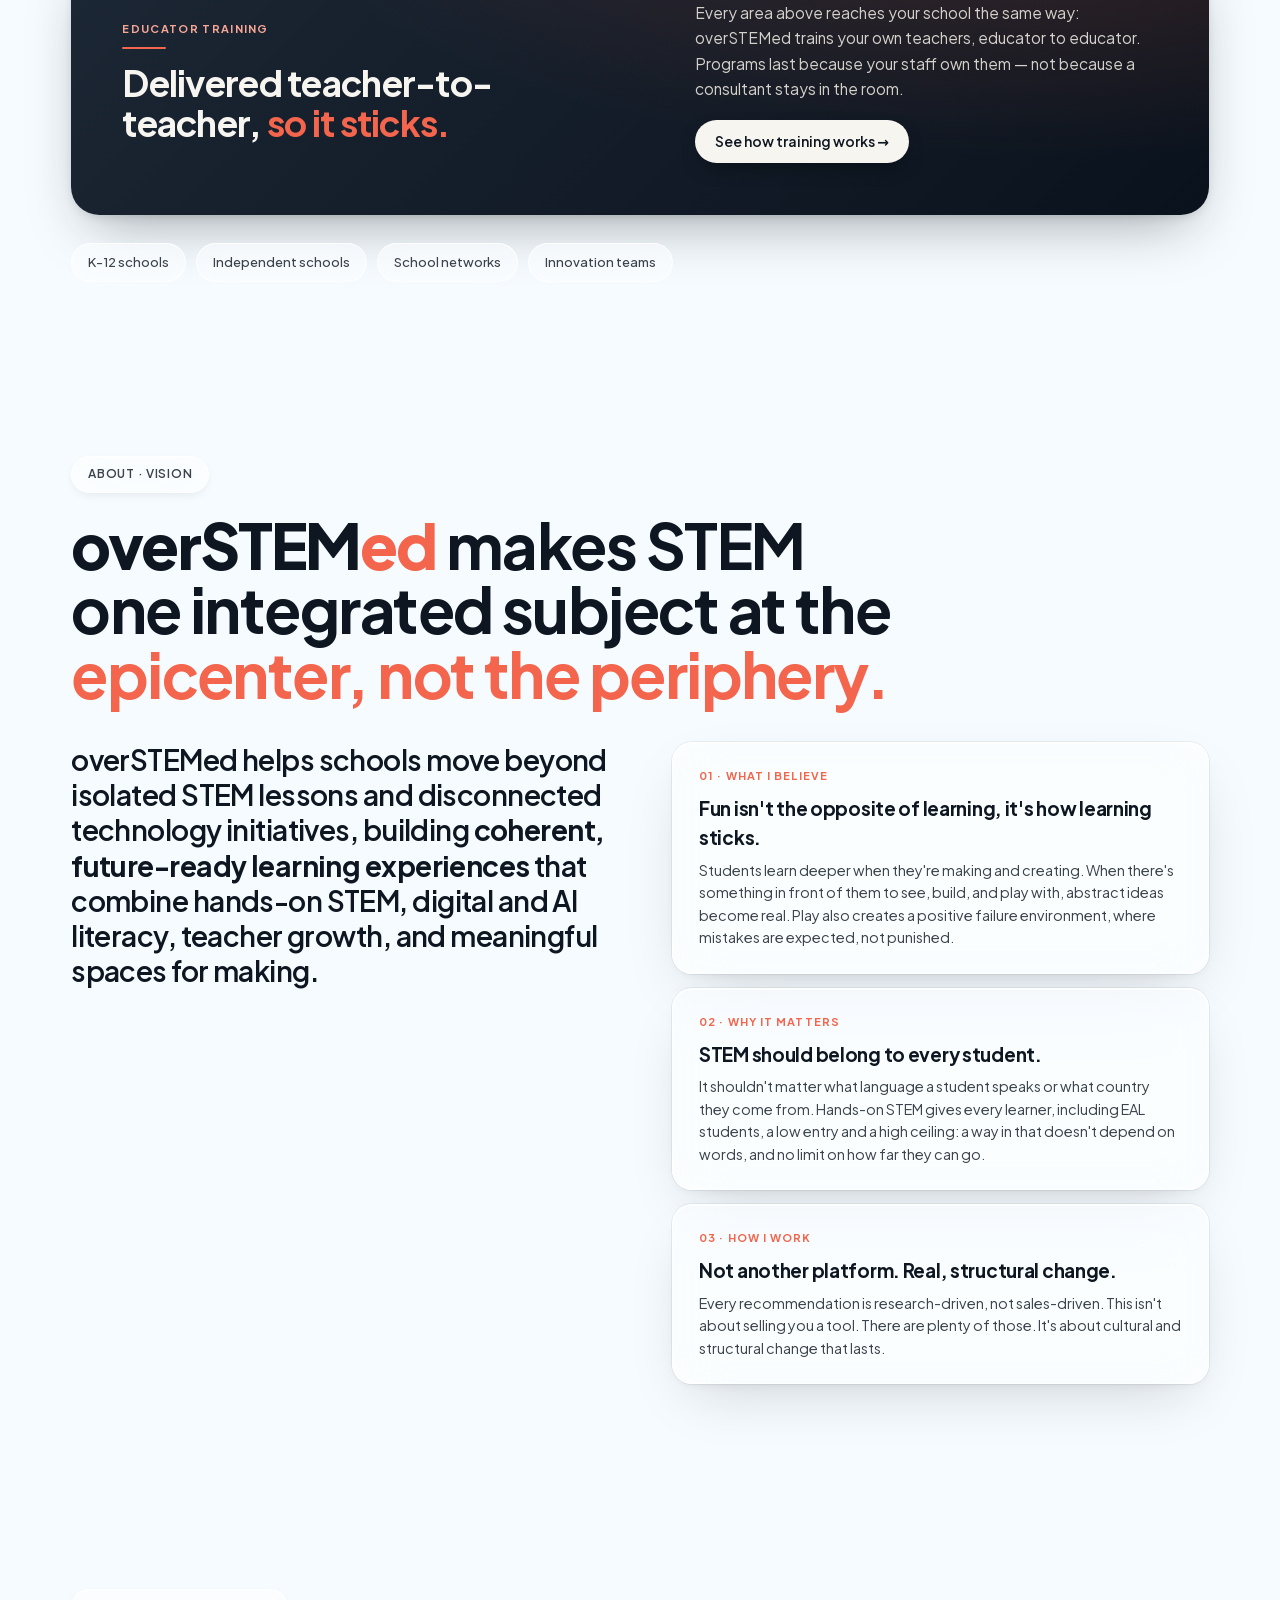
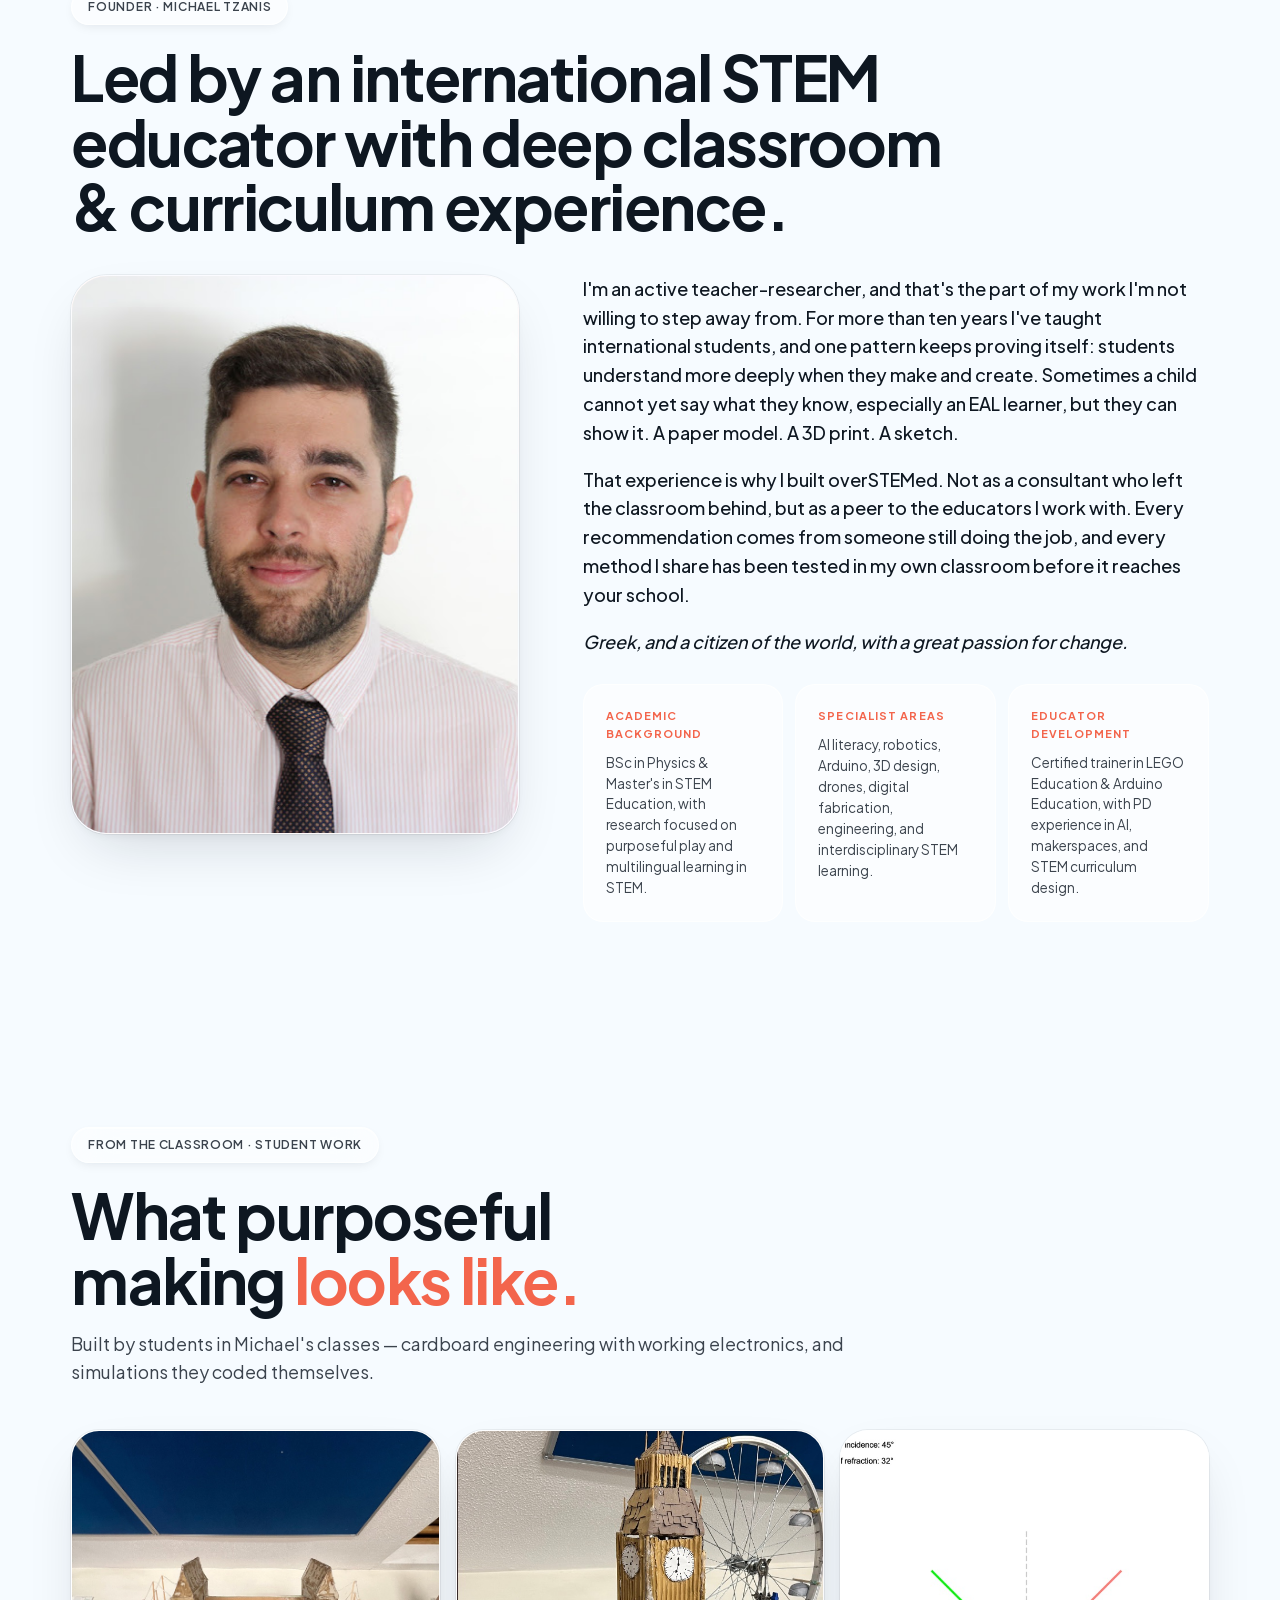
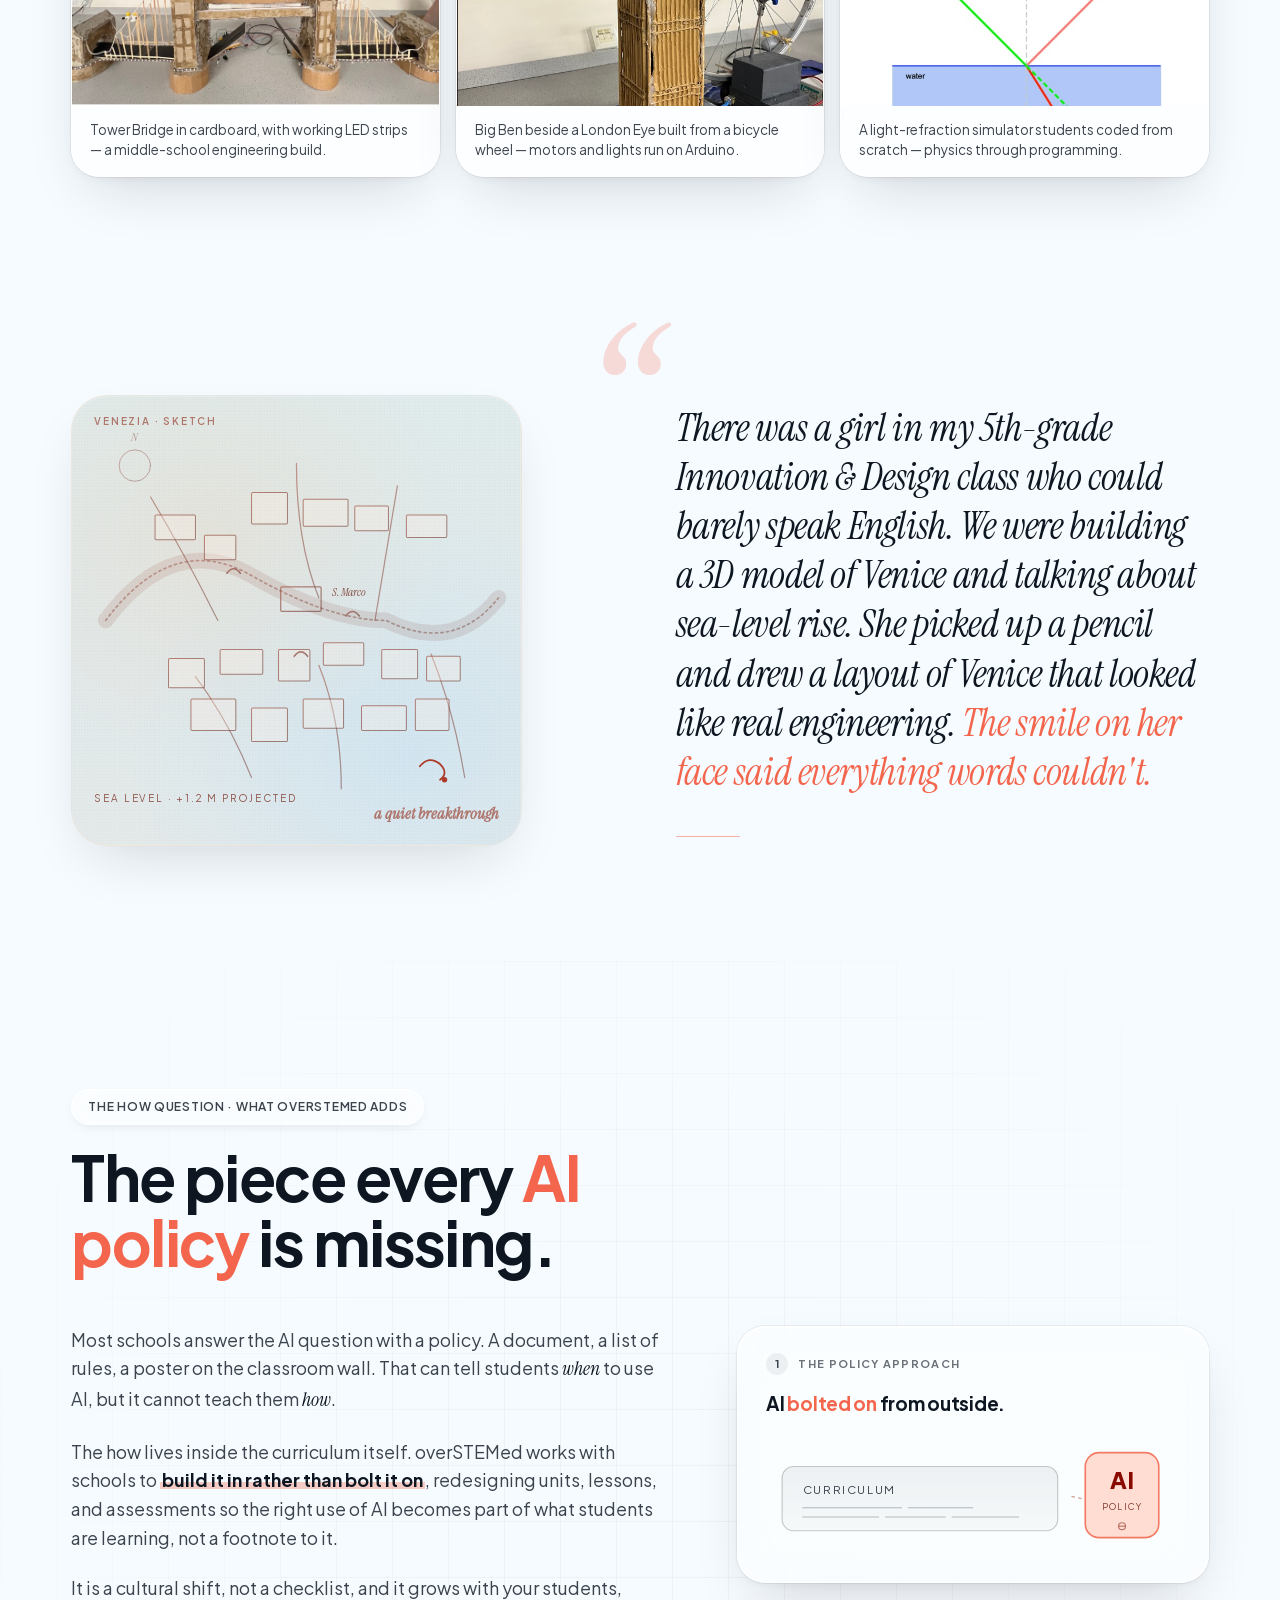
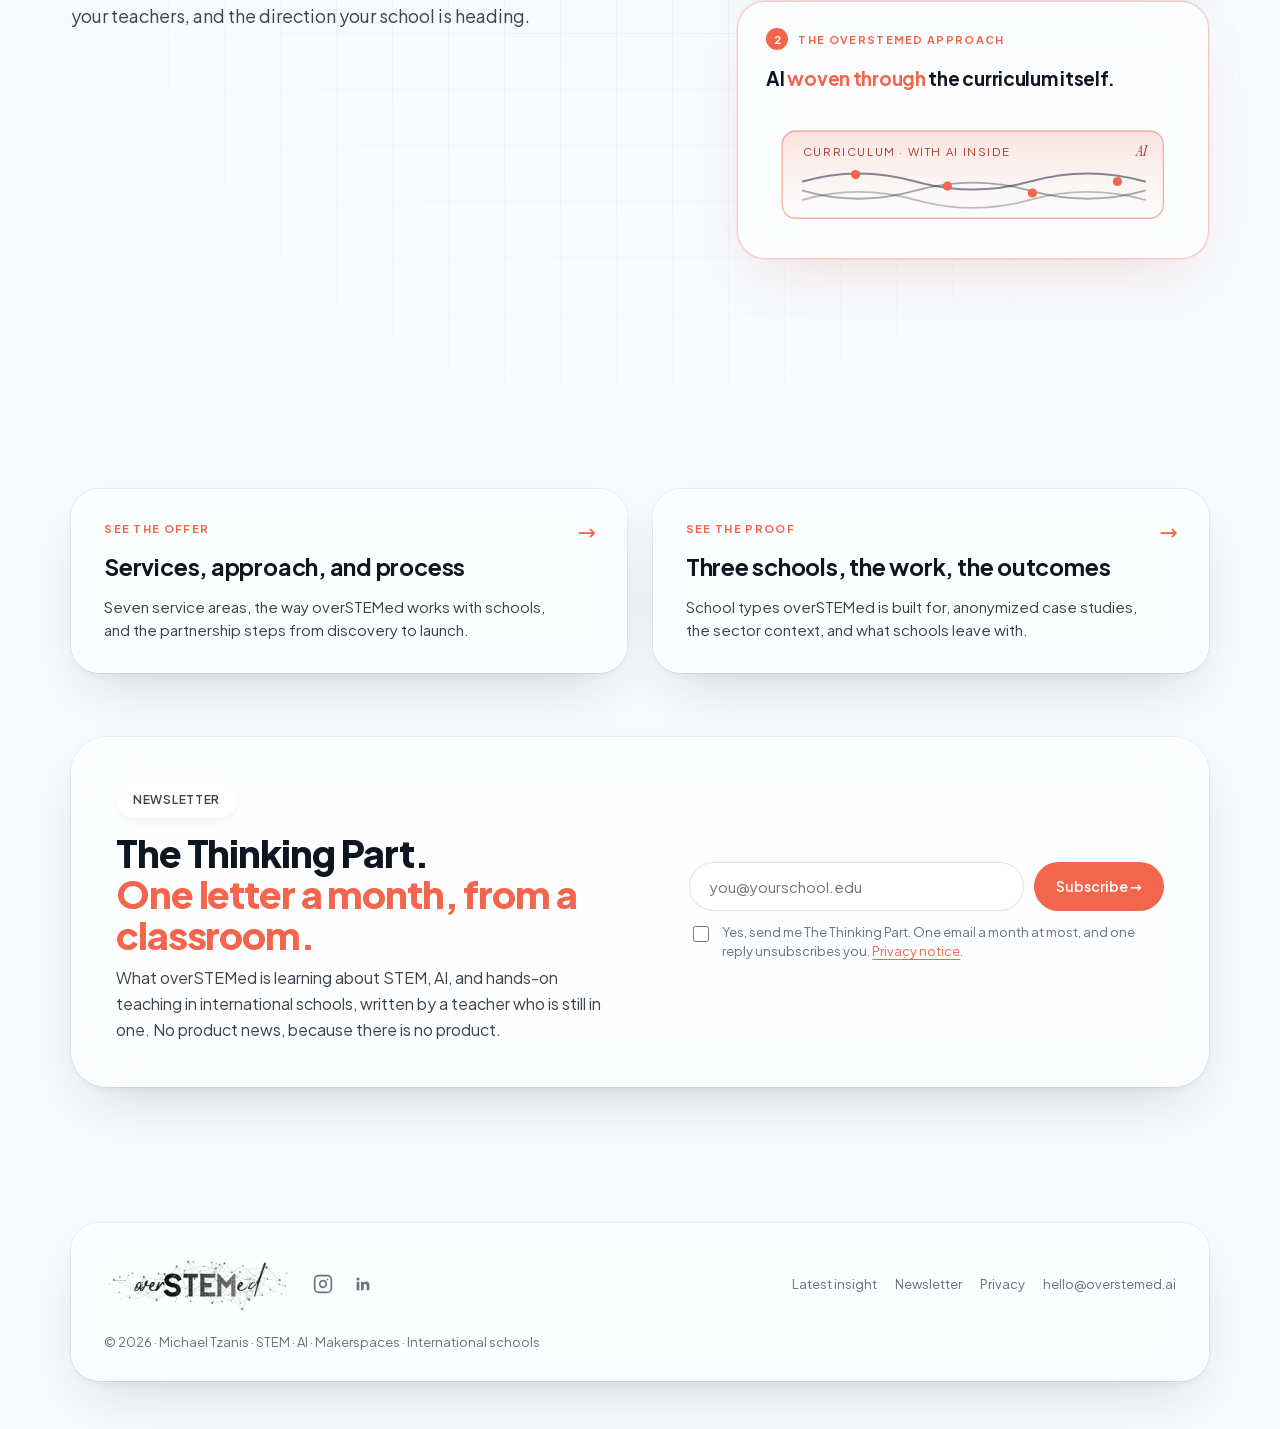
==== commit ee8e0871: "Newsletter named The Thinking Part: sign-up box on every page, links card, privacy notice Co-Authore" ====
--- a/index.html
+++ b/index.html
@@ -447,7 +447,7 @@
     <div class="news-card">
       <div class="news-copy">
         <span class="eyebrow"><span><span class="dot"></span><span>Newsletter</span></span></span>
-        <h2 id="newsletter-title">One letter a month,<br /><em>from a classroom.</em></h2>
+        <h2 id="newsletter-title">The Thinking Part.<br /><em>One letter a month, from a classroom.</em></h2>
         <p>What overSTEMed is learning about STEM, AI, and hands-on teaching in international schools, written by a teacher who is still in one. No product news, because there is no product.</p>
       </div>
       <form class="news-form" name="newsletter" method="POST" action="https://buttondown.com/api/emails/embed-subscribe/overstemed">
@@ -457,8 +457,8 @@
           <button type="submit" class="btn btn-ed">Subscribe →</button>
         </div>
         <label class="news-consent">
-          <input type="checkbox" name="Consent" value="Yes, send me the overSTEMed newsletter" required />
-          <span>Yes, send me the newsletter. One email a month at most, and one reply unsubscribes you. <a href="/privacy/">Privacy notice</a>.</span>
+          <input type="checkbox" name="Consent" value="Yes, send me The Thinking Part" required />
+          <span>Yes, send me The Thinking Part. One email a month at most, and one reply unsubscribes you. <a href="/privacy/">Privacy notice</a>.</span>
         </label>
       </form>
     </div>
